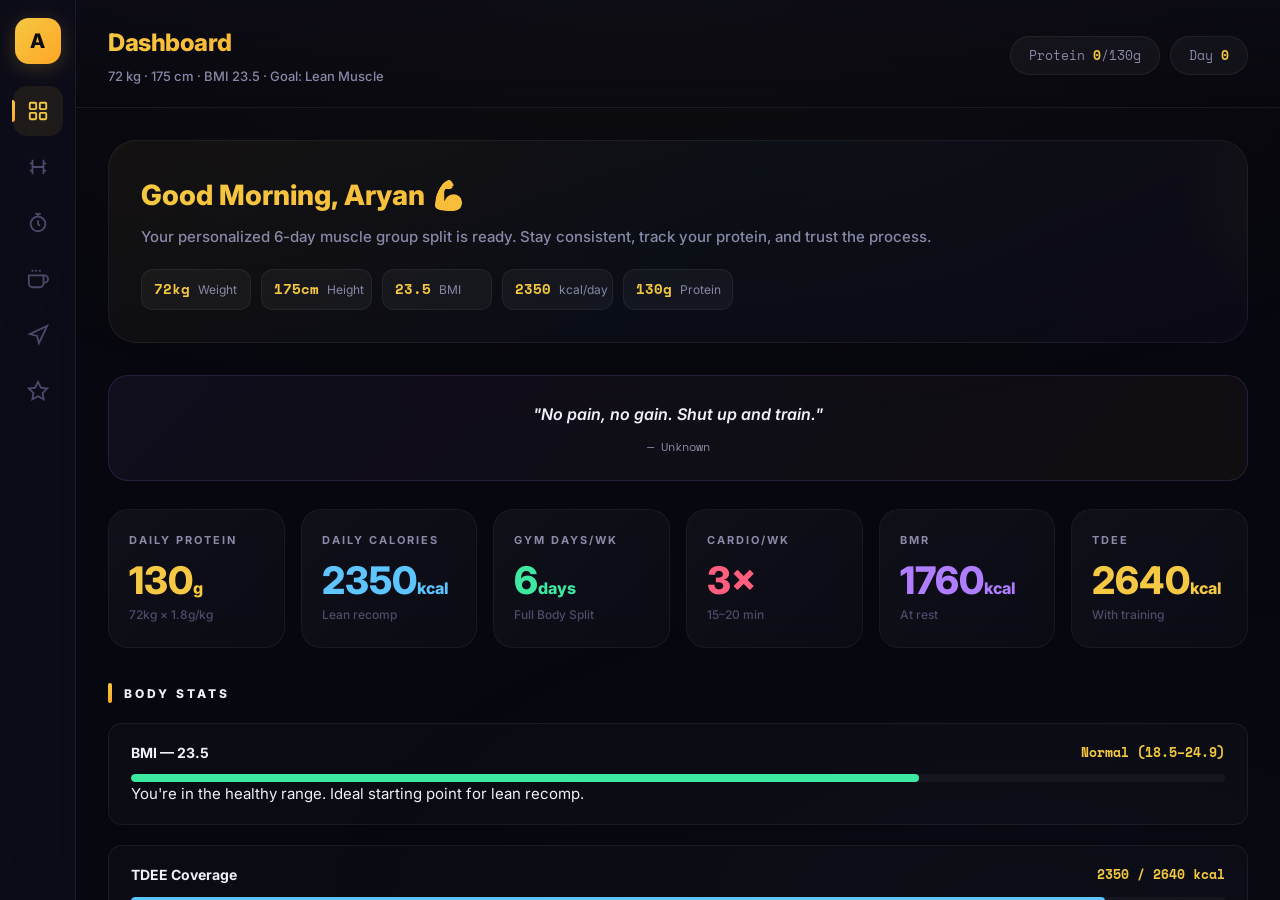
==== index.html @ deef0a2d "Resequence all exercises: compound→isolation, heavy→light, proper muscle order" ====
<!DOCTYPE html>
<html lang="en">
<head>
<meta charset="UTF-8">
<meta name="viewport" content="width=device-width, initial-scale=1.0, viewport-fit=cover">
<title>Aryan's Fitness App — Workout & Protein Tracker</title>
<meta name="description" content="Personal fitness tracker with workout plan, protein tracking, rest timer, and Indian diet guide.">
<meta name="theme-color" content="#07070f">
<meta name="apple-mobile-web-app-capable" content="yes">
<meta name="apple-mobile-web-app-status-bar-style" content="black-translucent">
<meta name="apple-mobile-web-app-title" content="Fitness">
<link rel="manifest" href="./manifest.json">
<link rel="icon" type="image/png" sizes="192x192" href="./icons/icon-192.png">
<link rel="apple-touch-icon" href="./icons/icon-192.png">
<link href="https://fonts.googleapis.com/css2?family=Inter:wght@400;500;600;700;800&family=Space+Mono:wght@400;700&display=swap" rel="stylesheet">
<link rel="stylesheet" href="./style.css">
</head>
<body>

<!-- SPLASH SCREEN -->
<div class="splash" id="splash">
  <div class="splash-logo">A</div>
  <div class="splash-text">Loading your workout...</div>
</div>

<!-- TOAST -->
<div class="toast" id="toast"></div>

<!-- INSTALL BANNER -->
<div class="install-banner" id="install-banner">
  <div class="install-banner-text">📲 Install this app for offline use</div>
  <button class="install-banner-btn" onclick="installPWA()">Install</button>
  <button class="install-banner-close" onclick="dismissInstall()">✕</button>
</div>

<div class="app">

<!-- ── SIDEBAR (Desktop) ── -->
<div class="sidebar">
  <div class="sb-logo">A</div>
  <button class="sb-btn active" onclick="nav('overview')" title="Overview">
    <svg viewBox="0 0 24 24" fill="none" stroke="currentColor" stroke-width="2"><rect x="3" y="3" width="7" height="7" rx="1"/><rect x="14" y="3" width="7" height="7" rx="1"/><rect x="3" y="14" width="7" height="7" rx="1"/><rect x="14" y="14" width="7" height="7" rx="1"/></svg>
  </button>
  <button class="sb-btn" onclick="nav('workout')" title="Workout">
    <svg viewBox="0 0 24 24" fill="none" stroke="currentColor" stroke-width="2"><path d="M6 4v16M18 4v16M6 12h12M3 8h3M18 8h3M3 16h3M18 16h3"/></svg>
  </button>
  <button class="sb-btn" onclick="nav('timer')" title="Rest Timer">
    <svg viewBox="0 0 24 24" fill="none" stroke="currentColor" stroke-width="2"><circle cx="12" cy="13" r="8"/><path d="M12 9v4l2 2"/><path d="M9 2h6"/><path d="M12 2v3"/></svg>
  </button>
  <button class="sb-btn" onclick="nav('diet')" title="Diet & Protein">
    <svg viewBox="0 0 24 24" fill="none" stroke="currentColor" stroke-width="2"><path d="M18 8h1a4 4 0 010 8h-1M2 8h16v9a4 4 0 01-4 4H6a4 4 0 01-4-4V8z"/><line x1="6" y1="2" x2="6" y2="4"/><line x1="10" y1="2" x2="10" y2="4"/><line x1="14" y1="2" x2="14" y2="4"/></svg>
  </button>
  <button class="sb-btn" onclick="nav('meals')" title="Meal Plan">
    <svg viewBox="0 0 24 24" fill="none" stroke="currentColor" stroke-width="2"><path d="M3 11l19-9-9 19-2-8-8-2z"/></svg>
  </button>
  <button class="sb-btn" onclick="nav('tips')" title="Recovery & Tips">
    <svg viewBox="0 0 24 24" fill="none" stroke="currentColor" stroke-width="2"><path d="M12 2l3.09 6.26L22 9.27l-5 4.87 1.18 6.88L12 17.77l-6.18 3.25L7 14.14 2 9.27l6.91-1.01L12 2z"/></svg>
  </button>
</div>

<!-- ── MAIN ── -->
<div class="main-area">

<!-- TOP BAR -->
<div class="top-bar">
  <div>
    <div class="top-title" id="page-title">Dashboard</div>
    <div class="top-sub" id="page-sub">72 kg · 175 cm · BMI 23.5 · Goal: Lean Muscle</div>
  </div>
  <div class="top-right">
    <div class="badge">Protein <span id="daily-protein-badge">0</span>/130g</div>
    <div class="badge">Day <span id="gym-day-count">4</span></div>
  </div>
</div>

<!-- ════════════ OVERVIEW PAGE ════════════ -->
<div class="page active" id="page-overview">

  <!-- Hero Banner -->
  <div class="hero-banner">
    <div class="hero-greeting" id="hero-greeting">Good Morning, Aryan 💪</div>
    <div class="hero-sub">Your personalized 6-day muscle group split is ready. Stay consistent, track your protein, and trust the process.</div>
    <div class="hero-stats">
      <div class="hero-stat"><span class="hero-stat-val">72kg</span><span class="hero-stat-label">Weight</span></div>
      <div class="hero-stat"><span class="hero-stat-val">175cm</span><span class="hero-stat-label">Height</span></div>
      <div class="hero-stat"><span class="hero-stat-val">23.5</span><span class="hero-stat-label">BMI</span></div>
      <div class="hero-stat"><span class="hero-stat-val">2350</span><span class="hero-stat-label">kcal/day</span></div>
      <div class="hero-stat"><span class="hero-stat-val">130g</span><span class="hero-stat-label">Protein</span></div>
    </div>
  </div>

  <!-- Motivational Quote -->
  <div class="quote-banner" id="quote-block"></div>

  <div class="stat-grid">
    <div class="stat-card"><div class="sc-label">Daily Protein</div><div class="sc-val sc-accent">130<span style="font-size:16px">g</span></div><div class="sc-sub">72kg × 1.8g/kg</div></div>
    <div class="stat-card"><div class="sc-label">Daily Calories</div><div class="sc-val sc-blue">2350<span style="font-size:16px">kcal</span></div><div class="sc-sub">Lean recomp</div></div>
    <div class="stat-card"><div class="sc-label">Gym Days/wk</div><div class="sc-val sc-green">6<span style="font-size:16px">days</span></div><div class="sc-sub">Full Body Split</div></div>
    <div class="stat-card"><div class="sc-label">Cardio/wk</div><div class="sc-val sc-red">3×</div><div class="sc-sub">15–20 min</div></div>
    <div class="stat-card"><div class="sc-label">BMR</div><div class="sc-val" style="color:var(--purple)">1760<span style="font-size:16px">kcal</span></div><div class="sc-sub">At rest</div></div>
    <div class="stat-card"><div class="sc-label">TDEE</div><div class="sc-val sc-accent">2640<span style="font-size:16px">kcal</span></div><div class="sc-sub">With training</div></div>
  </div>

  <div class="sh">Body Stats</div>
  <div class="prog-wrap"><div class="prog-top"><span class="prog-label">BMI — 23.5</span><span class="prog-val">Normal (18.5–24.9)</span></div><div class="prog-bar"><div class="prog-fill" style="width:72%;background:var(--green)"></div></div><div class="prog-note">You're in the healthy range. Ideal starting point for lean recomp.</div></div>
  <div class="prog-wrap"><div class="prog-top"><span class="prog-label">TDEE Coverage</span><span class="prog-val">2350 / 2640 kcal</span></div><div class="prog-bar"><div class="prog-fill" style="width:89%;background:var(--blue)"></div></div><div class="prog-note">~290 kcal deficit — gentle recomp without muscle loss.</div></div>
  <div class="prog-wrap"><div class="prog-top"><span class="prog-label">Protein Target</span><span class="prog-val">130g / day</span></div><div class="prog-bar"><div class="prog-fill" style="width:100%;background:var(--accent)"></div></div><div class="prog-note">Split across 5 meals. Hit this every day — non-negotiable for muscle.</div></div>

  <div class="sh">Body Weight Tracker</div>
  <div class="weight-tracker-card">
    <div class="weight-input-row">
      <input type="number" id="weight-input" class="weight-input-field" placeholder="Enter weight (kg)" step="0.1" min="30" max="200">
      <button class="weight-log-btn" onclick="logWeight()">📊 Log Weight</button>
    </div>
    <div id="weight-chart"></div>
  </div>

  <div class="sh">This Week</div>
  <div class="week-grid">
    <div class="wday active" onclick="goWorkout(0)"><div class="wday-name">MON</div><div class="wday-icon">🏋️</div><div class="wday-tag chest">Chest & Tri</div><div class="wday-check" id="wc0">○</div></div>
    <div class="wday" onclick="goWorkout(1)"><div class="wday-name">TUE</div><div class="wday-icon">💪</div><div class="wday-tag back">Back & Traps</div><div class="wday-check" id="wc1">○</div></div>
    <div class="wday" onclick="goWorkout(2)"><div class="wday-name">WED</div><div class="wday-icon">🦵</div><div class="wday-tag legs">Legs</div><div class="wday-check" id="wc2">○</div></div>
    <div class="wday" onclick="goWorkout(3)"><div class="wday-name">THU</div><div class="wday-icon">🎯</div><div class="wday-tag shoulders">Shoulder</div><div class="wday-check" id="wc3">○</div></div>
    <div class="wday" onclick="goWorkout(4)"><div class="wday-name">FRI</div><div class="wday-icon">⚡</div><div class="wday-tag power">Power</div><div class="wday-check" id="wc4">○</div></div>
    <div class="wday" onclick="goWorkout(5)"><div class="wday-name">SAT</div><div class="wday-icon">💥</div><div class="wday-tag arms">Arms</div><div class="wday-check" id="wc5">○</div></div>
    <div class="wday" onclick="goWorkout(6)"><div class="wday-name">SUN</div><div class="wday-icon">🛌</div><div class="wday-tag rest">Rest</div><div class="wday-check" id="wc6">○</div></div>
  </div>

  <div class="sh">Strategy</div>
  <div class="strat-grid">
    <div class="strat-card"><div class="strat-icon">🎯</div><div class="strat-title">Lean Recomp</div><div class="strat-text">Build muscle while reducing fat at a ~290 kcal deficit. Clean, steady progress. No crash diets.</div></div>
    <div class="strat-card"><div class="strat-icon">📐</div><div class="strat-title">Muscle Group Split</div><div class="strat-text">6 days training, 1 rest. Chest/Back/Legs/Shoulders/Power/Arms — every muscle trained with dedicated focus + explosive power day.</div></div>
    <div class="strat-card"><div class="strat-icon">📈</div><div class="strat-title">Progressive Overload</div><div class="strat-text">Add 2.5–5 kg or 1–2 reps every 2 weeks. This is the only way muscles keep growing.</div></div>
    <div class="strat-card"><div class="strat-icon">🌙</div><div class="strat-title">Sleep = Growth</div><div class="strat-text">Growth hormone peaks during deep sleep. 7–8 hrs is part of your training program.</div></div>
  </div>

  <div class="reset-row">
    <button class="reset-btn" onclick="resetDay()">↻ Reset Today</button>
    <button class="reset-btn" onclick="resetWeek()">↻ Reset Week</button>
  </div>
</div>

<!-- ════════════ WORKOUT PAGE ════════════ -->
<div class="page" id="page-workout">
  <div class="workout-stopwatch">
    <span style="font-size:11px;font-weight:700;letter-spacing:2px;text-transform:uppercase;color:var(--muted)">⏱ Workout Duration</span>
    <span class="sw-time" id="sw-display">00:00</span>
    <button class="sw-btn sw-start" id="sw-btn" onclick="toggleWorkoutStopwatch()">▶ Start</button>
    <button class="sw-btn sw-reset" onclick="resetWorkoutStopwatch()">↻</button>
  </div>
  <div class="day-tabs" id="day-tabs">
    <button class="day-tab active" onclick="selectDay(0)">Mon — Chest & Triceps</button>
    <button class="day-tab" onclick="selectDay(1)">Tue — Back & Traps</button>
    <button class="day-tab" onclick="selectDay(2)">Wed — Legs</button>
    <button class="day-tab" onclick="selectDay(3)">Thu — Shoulders & Abs</button>
    <button class="day-tab" onclick="selectDay(4)">Fri — Power & Conditioning</button>
    <button class="day-tab" onclick="selectDay(5)">Sat — Arms & Forearms</button>
    <button class="day-tab rest-day" onclick="selectDay(6)">Sun — Rest</button>
  </div>
  <div id="workout-content"></div>
</div>

<!-- ════════════ TIMER PAGE ════════════ -->
<div class="page" id="page-timer">
  <div class="sh">Rest Timer</div>
  <div class="timer-wrap">
    <div class="timer-label" id="timer-label">READY</div>
    <div class="timer-display" id="timer-disp">01:30</div>
    <div class="timer-controls">
      <button class="timer-btn timer-start" id="timer-main-btn" onclick="timerToggle()">Start</button>
      <button class="timer-btn timer-reset" onclick="timerReset()">Reset</button>
    </div>
    <div class="timer-presets">
      <button class="preset-btn sel" onclick="setPreset(45,'45s — Core')">45s</button>
      <button class="preset-btn" onclick="setPreset(60,'60s — Isolation')">60s</button>
      <button class="preset-btn" onclick="setPreset(90,'90s — Default')">90s</button>
      <button class="preset-btn" onclick="setPreset(120,'2m — Compound')">2m</button>
      <button class="preset-btn" onclick="setPreset(180,'3m — Heavy lift')">3m</button>
    </div>
  </div>

  <div class="sh">Rest Guide</div>
  <div class="stat-grid">
    <div class="stat-card"><div class="sc-label">Compound Lifts</div><div class="sc-val sc-accent" style="font-size:24px">90s</div><div class="sc-sub">Press, squat, deadlift, rows</div></div>
    <div class="stat-card"><div class="sc-label">Isolation Moves</div><div class="sc-val sc-blue" style="font-size:24px">60s</div><div class="sc-sub">Curls, raises, extensions</div></div>
    <div class="stat-card"><div class="sc-label">Core Exercises</div><div class="sc-val sc-green" style="font-size:24px">45s</div><div class="sc-sub">Planks, crunches, twists</div></div>
    <div class="stat-card"><div class="sc-label">Heavy Sets</div><div class="sc-val" style="color:var(--purple);font-size:24px">2–3m</div><div class="sc-sub">When weight is near max</div></div>
  </div>

  <div class="sh">Warm-Up Checklist</div>
  <div id="warmup-list"></div>
</div>

<!-- ════════════ DIET PAGE ════════════ -->
<div class="page" id="page-diet">
  <div class="sh">Daily Macros</div>
  <div class="hero-banner" style="margin-bottom:28px">
    <div class="diet-macros-wrap">
      <div style="position:relative;z-index:1;min-width:0">
        <div style="font-size:11px;font-weight:700;letter-spacing:2px;text-transform:uppercase;color:var(--muted);margin-bottom:8px">Daily Target</div>
        <div class="diet-protein-big">130<span style="font-size:16px;color:var(--muted)">g protein</span></div>
        <div style="font-size:12px;color:var(--dim);margin-top:10px">72 kg × 1.8 g/kg = 129.6 ≈ 130g</div>
      </div>
      <div class="diet-macro-rows">
        <div class="diet-macro-row"><span>Protein (130g)</span><span style="font-family:'Space Mono',monospace;color:var(--accent)">520 kcal</span></div>
        <div class="diet-macro-row"><span>Carbs (260g)</span><span style="font-family:'Space Mono',monospace;color:var(--blue)">1040 kcal</span></div>
        <div class="diet-macro-row"><span>Fats (88g)</span><span style="font-family:'Space Mono',monospace;color:var(--red)">792 kcal</span></div>
        <div class="diet-macro-row diet-macro-total"><span>Total</span><span style="font-family:'Space Mono',monospace;color:var(--accent)">2352 kcal</span></div>
      </div>
    </div>
  </div>

  <div class="sh">Best Indian Protein Sources</div>
  <div class="food-grid" id="food-grid"></div>

  <div class="sh">Protein Tracker (Today)</div>
  <div class="protein-tracker">
    <div style="display:flex;align-items:center;justify-content:space-between;margin-bottom:16px">
      <div style="font-size:13px;color:var(--muted)">Consumed today</div>
      <div style="font-family:'Space Mono',monospace;font-size:22px;font-weight:700;color:var(--green)" id="protein-count">0g / 130g</div>
    </div>
    <div class="prog-bar" style="height:10px;margin-bottom:18px"><div class="prog-fill" id="protein-bar" style="width:0%;background:var(--green)"></div></div>
    <div style="display:flex;gap:8px;flex-wrap:wrap" id="protein-btns"></div>
  </div>

  <div class="sh">Water Intake (Today)</div>
  <div class="water-tracker">
    <div style="display:flex;align-items:center;justify-content:space-between;margin-bottom:16px">
      <div style="font-size:13px;color:var(--muted)">💧 Glasses consumed</div>
      <div style="font-family:'Space Mono',monospace;font-size:22px;font-weight:700;color:var(--blue)" id="water-count">0 / 8 glasses</div>
    </div>
    <div class="prog-bar" style="height:10px;margin-bottom:18px"><div class="prog-fill" id="water-bar" style="width:0%;background:var(--blue)"></div></div>
    <div class="water-glasses-row" id="water-glasses"></div>
    <button class="water-add-btn" onclick="addWater()">+ Add Glass (250ml)</button>
  </div>
</div>

<!-- ════════════ MEALS PAGE ════════════ -->
<div class="page" id="page-meals">
  <div class="sh">Full Day Meal Plan — ~2350 kcal · 148g protein</div>
  <div id="meal-list"></div>
  <div class="protein-tally-card">
    <div class="protein-tally-title">Daily Protein Tally</div>
    <div class="protein-tally-chips">
      <div class="ptally-chip" style="color:var(--accent)">Post-Workout: 38g</div>
      <div class="ptally-chip" style="color:var(--blue)">Lunch: 45g</div>
      <div class="ptally-chip" style="color:var(--green)">Snack: 20g</div>
      <div class="ptally-chip" style="color:var(--purple)">Dinner: 35g</div>
      <div class="ptally-chip" style="color:var(--muted)">Night: 10g</div>
      <div class="ptally-chip ptally-total">Total: ~148g ✓</div>
    </div>
  </div>
</div>

<!-- ════════════ TIPS PAGE ════════════ -->
<div class="page" id="page-tips">
  <div class="sh">Recovery & Lifestyle</div>
  <div class="tip-grid" id="tip-grid"></div>
  <div class="sh">Optional Supplements</div>
  <div class="supp-grid" id="supp-grid"></div>
  <div class="disclaimer">
    <strong>Disclaimer:</strong> This is general fitness guidance for a healthy 23-year-old. Not a substitute for advice from a certified trainer, sports nutritionist, or medical professional. If you feel pain, dizziness, or unusual fatigue — stop and consult a doctor.
  </div>
</div>

</div><!-- end main-area -->
</div><!-- end app -->

<!-- ── MOBILE BOTTOM NAV ── -->
<nav class="bottom-nav">
  <div class="bottom-nav-inner">
    <button class="bn-btn active" onclick="nav('overview')">
      <svg viewBox="0 0 24 24" fill="none" stroke="currentColor" stroke-width="2"><rect x="3" y="3" width="7" height="7" rx="1"/><rect x="14" y="3" width="7" height="7" rx="1"/><rect x="3" y="14" width="7" height="7" rx="1"/><rect x="14" y="14" width="7" height="7" rx="1"/></svg>
      <span>Home</span>
    </button>
    <button class="bn-btn" onclick="nav('workout')">
      <svg viewBox="0 0 24 24" fill="none" stroke="currentColor" stroke-width="2"><path d="M6 4v16M18 4v16M6 12h12M3 8h3M18 8h3M3 16h3M18 16h3"/></svg>
      <span>Workout</span>
    </button>
    <button class="bn-btn" onclick="nav('timer')">
      <svg viewBox="0 0 24 24" fill="none" stroke="currentColor" stroke-width="2"><circle cx="12" cy="13" r="8"/><path d="M12 9v4l2 2"/><path d="M9 2h6"/><path d="M12 2v3"/></svg>
      <span>Timer</span>
    </button>
    <button class="bn-btn" onclick="nav('diet')">
      <svg viewBox="0 0 24 24" fill="none" stroke="currentColor" stroke-width="2"><path d="M18 8h1a4 4 0 010 8h-1M2 8h16v9a4 4 0 01-4 4H6a4 4 0 01-4-4V8z"/><line x1="6" y1="2" x2="6" y2="4"/><line x1="10" y1="2" x2="10" y2="4"/><line x1="14" y1="2" x2="14" y2="4"/></svg>
      <span>Diet</span>
    </button>
    <button class="bn-btn" onclick="nav('meals')">
      <svg viewBox="0 0 24 24" fill="none" stroke="currentColor" stroke-width="2"><path d="M3 11l19-9-9 19-2-8-8-2z"/></svg>
      <span>Meals</span>
    </button>
    <button class="bn-btn" onclick="nav('tips')">
      <svg viewBox="0 0 24 24" fill="none" stroke="currentColor" stroke-width="2"><path d="M12 2l3.09 6.26L22 9.27l-5 4.87 1.18 6.88L12 17.77l-6.18 3.25L7 14.14 2 9.27l6.91-1.01L12 2z"/></svg>
      <span>Tips</span>
    </button>
  </div>
</nav>

<script src="./data.js"></script>
<script src="./app.js"></script>
</body>
</html>
---- style.css ----
/* ══════════════════════════════════════════════════════════════════════════════
   ARYAN'S FITNESS APP — PREMIUM UI v2
   ══════════════════════════════════════════════════════════════════════════════ */

*{box-sizing:border-box;margin:0;padding:0}
:root{
  --bg:#07070f;--s1:#0e0e1a;--s2:#151528;--s3:#1e1e38;
  --border:rgba(255,255,255,.06);--border2:rgba(255,255,255,.12);
  --accent:#f5c842;--blue:#5cc4ff;--green:#3de8a0;--red:#ff5c7c;--purple:#b07cff;--orange:#ff8c42;
  --text:#f0f0fb;--muted:#8888a8;--dim:#4a4a6a;
  --r:14px;--r2:20px;--r3:28px;
  --glass:rgba(14,14,26,.65);
  --glow-accent:0 0 40px rgba(245,200,66,.12);
  --glow-green:0 0 30px rgba(61,232,160,.1);
  --gradient-accent:linear-gradient(135deg,#f5c842,#ffa726);
  --gradient-green:linear-gradient(135deg,#3de8a0,#26c6da);
  --gradient-blue:linear-gradient(135deg,#5cc4ff,#7c6cff);
  --gradient-purple:linear-gradient(135deg,#b07cff,#5cc4ff);
  --shadow-lg:0 20px 60px rgba(0,0,0,.5),0 4px 16px rgba(0,0,0,.3);
  --shadow-md:0 8px 32px rgba(0,0,0,.4);
  --tr:.25s cubic-bezier(.4,0,.2,1);
}
html{padding:env(safe-area-inset-top) env(safe-area-inset-right) 0 env(safe-area-inset-left);overflow-x:hidden}
body{background:var(--bg);color:var(--text);font-family:'Inter',system-ui,sans-serif;font-size:15px;line-height:1.6;min-height:100vh;overflow-x:hidden;-webkit-font-smoothing:antialiased;overscroll-behavior-y:contain}
body::before{content:'';position:fixed;inset:0;background:radial-gradient(ellipse 80% 50% at 50% 0%,rgba(245,200,66,.03),transparent),radial-gradient(ellipse 60% 40% at 80% 100%,rgba(92,196,255,.02),transparent);pointer-events:none;z-index:0}
button{cursor:pointer;border:none;font-family:inherit}

/* ── SPLASH ── */
.splash{position:fixed;inset:0;z-index:9999;background:var(--bg);display:flex;flex-direction:column;align-items:center;justify-content:center;transition:opacity .6s,visibility .6s;padding:env(safe-area-inset-top) env(safe-area-inset-right) env(safe-area-inset-bottom) env(safe-area-inset-left)}
.splash.hidden{opacity:0;visibility:hidden;pointer-events:none}
.splash-logo{width:90px;height:90px;background:var(--gradient-accent);border-radius:24px;display:flex;align-items:center;justify-content:center;font-weight:800;font-size:40px;color:#0c0c14;animation:splashPulse 1.2s ease-in-out infinite;box-shadow:0 0 60px rgba(245,200,66,.25)}
.splash-text{margin-top:20px;font-size:13px;color:var(--muted);letter-spacing:3px;text-transform:uppercase;font-weight:600}
@keyframes splashPulse{0%,100%{transform:scale(1)}50%{transform:scale(1.06)}}

/* ── TOAST ── */
.toast{position:fixed;bottom:100px;left:50%;transform:translateX(-50%) translateY(20px);background:rgba(20,20,40,.92);backdrop-filter:blur(20px);border:1px solid var(--border2);border-radius:16px;padding:12px 24px;font-size:13px;font-weight:600;color:var(--green);z-index:9000;opacity:0;transition:all .35s;pointer-events:none;white-space:nowrap;box-shadow:var(--shadow-md)}
.toast.show{opacity:1;transform:translateX(-50%) translateY(0)}

/* ── INSTALL BANNER ── */
.install-banner{display:none;position:fixed;bottom:72px;left:50%;transform:translateX(-50%);background:rgba(14,14,26,.95);backdrop-filter:blur(20px);border:1px solid rgba(245,200,66,.3);border-radius:20px;padding:14px 22px;z-index:8000;align-items:center;gap:14px;box-shadow:var(--glow-accent),var(--shadow-lg);max-width:360px;width:90%}
.install-banner.show{display:flex}
.install-banner-text{font-size:13px;font-weight:600;flex:1}
.install-banner-btn{padding:10px 20px;border-radius:12px;font-size:12px;font-weight:700;background:var(--gradient-accent);color:#0c0c14}
.install-banner-close{padding:6px;background:none;color:var(--muted);font-size:16px}

/* ── APP SHELL ── */
.app{display:flex;height:100vh;overflow:hidden;position:relative;z-index:1}
.sidebar{width:76px;background:rgba(14,14,26,.85);backdrop-filter:blur(20px);border-right:1px solid var(--border);display:flex;flex-direction:column;align-items:center;padding:18px 0;padding-top:max(18px,env(safe-area-inset-top,18px));gap:6px;flex-shrink:0}
.main-area{flex:1;overflow-y:auto;overflow-x:hidden;display:flex;flex-direction:column;scroll-behavior:smooth;-webkit-overflow-scrolling:touch}

/* ── SIDEBAR ── */
.sb-logo{width:46px;height:46px;background:var(--gradient-accent);border-radius:14px;display:flex;align-items:center;justify-content:center;font-weight:800;font-size:20px;color:#0c0c14;margin-bottom:16px;box-shadow:0 4px 20px rgba(245,200,66,.2)}
.sb-btn{width:50px;height:50px;background:none;border-radius:14px;display:flex;align-items:center;justify-content:center;color:var(--dim);transition:all var(--tr);position:relative}
.sb-btn:hover{background:rgba(255,255,255,.04);color:var(--muted)}
.sb-btn.active{background:rgba(245,200,66,.08);color:var(--accent)}
.sb-btn.active::before{content:'';position:absolute;left:-1px;top:50%;transform:translateY(-50%);width:3px;height:22px;background:var(--gradient-accent);border-radius:0 3px 3px 0}
.sb-btn svg{width:22px;height:22px}
.sb-btn[title]:hover::after{content:attr(title);position:absolute;left:62px;top:50%;transform:translateY(-50%);background:rgba(20,20,40,.95);border:1px solid var(--border2);padding:6px 14px;border-radius:10px;font-size:12px;font-weight:600;color:var(--text);white-space:nowrap;z-index:100;pointer-events:none}

/* ── HEADER ── */
.top-bar{padding:24px 32px 20px;padding-top:max(24px,env(safe-area-inset-top,24px));display:flex;align-items:center;justify-content:space-between;border-bottom:1px solid var(--border);flex-shrink:0;background:linear-gradient(180deg,rgba(14,14,26,.5),transparent)}
.top-title{font-size:24px;font-weight:800;letter-spacing:-.5px;background:var(--gradient-accent);-webkit-background-clip:text;-webkit-text-fill-color:transparent;background-clip:text}
.top-sub{font-size:13px;color:var(--muted);margin-top:4px;font-weight:500}
.top-right{display:flex;align-items:center;gap:10px}
.badge{background:rgba(255,255,255,.04);border:1px solid var(--border);border-radius:24px;padding:8px 18px;font-size:13px;font-family:'Space Mono',monospace;color:var(--muted)}
.badge span{color:var(--accent);font-weight:700}

/* ── PAGES ── */
.page{display:none;padding:32px;flex:1;animation:fadeIn .45s cubic-bezier(.4,0,.2,1);overflow-x:hidden;max-width:100%;word-wrap:break-word}
.page.active{display:block}
@keyframes fadeIn{from{opacity:0;transform:translateY(16px)}to{opacity:1;transform:translateY(0)}}

/* ── SECTION HEADERS ── */
.sh{font-size:12px;font-weight:800;letter-spacing:3px;text-transform:uppercase;color:var(--text);margin-bottom:20px;margin-top:36px;position:relative;padding-left:16px}
.sh::before{content:'';position:absolute;left:0;top:50%;transform:translateY(-50%);width:4px;height:20px;background:var(--gradient-accent);border-radius:2px}
.sh:first-child{margin-top:0}

/* ── HERO BANNER ── */
.hero-banner{background:linear-gradient(135deg,rgba(245,200,66,.05),rgba(92,196,255,.03),rgba(176,124,255,.03));border:1px solid var(--border);border-radius:var(--r3);padding:32px;margin-bottom:32px;position:relative;overflow:hidden}
.hero-banner::before{content:'';position:absolute;top:-50%;right:-20%;width:300px;height:300px;background:radial-gradient(circle,rgba(245,200,66,.06),transparent 70%);pointer-events:none}
.hero-greeting{font-size:28px;font-weight:800;margin-bottom:6px;background:var(--gradient-accent);-webkit-background-clip:text;-webkit-text-fill-color:transparent;background-clip:text;position:relative;z-index:1}
.hero-sub{font-size:15px;color:var(--muted);font-weight:500;position:relative;z-index:1;line-height:1.7}
.hero-stats{display:grid;grid-template-columns:repeat(auto-fill,minmax(110px,1fr));gap:10px;margin-top:20px;position:relative;z-index:1}
.hero-stat{display:flex;align-items:center;gap:8px;background:rgba(255,255,255,.04);border:1px solid var(--border);border-radius:12px;padding:8px 12px;min-width:0}
.hero-stat-val{font-family:'Space Mono',monospace;font-size:14px;font-weight:700;color:var(--accent)}
.hero-stat-label{font-size:12px;color:var(--muted)}

/* ── STAT GRID ── */
.stat-grid{display:grid;grid-template-columns:repeat(auto-fill,minmax(160px,1fr));gap:16px;margin-bottom:32px}
.stat-card{background:var(--glass);backdrop-filter:blur(16px);border:1px solid var(--border);border-radius:var(--r2);padding:22px 20px;transition:all var(--tr);position:relative;overflow:hidden}
.stat-card::before{content:'';position:absolute;inset:0;background:linear-gradient(135deg,rgba(255,255,255,.02),transparent);pointer-events:none}
.stat-card:hover{transform:translateY(-4px);border-color:var(--border2);box-shadow:var(--shadow-lg)}
.sc-label{font-size:11px;font-weight:700;letter-spacing:2px;text-transform:uppercase;color:var(--muted);margin-bottom:12px}
.sc-val{font-size:38px;font-weight:800;line-height:1;margin-bottom:6px}
.sc-sub{font-size:12px;color:var(--dim);font-weight:500}
.sc-accent{color:var(--accent)}.sc-blue{color:var(--blue)}.sc-green{color:var(--green)}.sc-red{color:var(--red)}

/* ── DAY SELECTOR ── */
.day-tabs{display:flex;gap:8px;margin-bottom:24px;overflow-x:auto;padding-bottom:6px;-webkit-overflow-scrolling:touch}
.day-tabs::-webkit-scrollbar{height:0}
.day-tab{padding:10px 20px;border-radius:24px;font-size:13px;font-weight:600;background:rgba(255,255,255,.03);color:var(--muted);border:1px solid var(--border);white-space:nowrap;transition:all var(--tr)}
.day-tab:hover{border-color:var(--border2);color:var(--text)}
.day-tab.active{background:var(--gradient-accent);color:#0c0c14;border-color:transparent;box-shadow:0 4px 20px rgba(245,200,66,.2)}
.day-tab.rest-day{background:rgba(255,255,255,.02)}
.day-tab.done{border-color:var(--green);color:var(--green)}

/* ── EXERCISE CARDS ── */
.ex-wrap{display:flex;flex-direction:column;gap:16px}
.ex-card{background:var(--s1);border:1px solid var(--border);border-radius:var(--r2);overflow:hidden;transition:all var(--tr)}
.ex-card:hover{border-color:var(--border2);transform:translateY(-2px);box-shadow:var(--shadow-md)}
.ex-card.expanded{border-color:rgba(245,200,66,.25);box-shadow:var(--glow-accent);transform:none}
.ex-top{display:grid;grid-template-columns:160px 1fr auto;cursor:pointer}
.ex-svg-wrap{background:var(--s2);border-right:1px solid var(--border);display:flex;align-items:center;justify-content:center;padding:0;min-height:120px;overflow:hidden;position:relative}
.ex-svg-wrap::after{content:'';position:absolute;inset:0;background:linear-gradient(135deg,transparent 60%,rgba(0,0,0,.3));pointer-events:none}
.ex-svg-wrap svg{width:120px;height:88px;padding:12px}
.ex-svg-wrap img{width:100%;height:100%;object-fit:cover;min-height:120px;transition:transform .5s ease}
.ex-card:hover .ex-svg-wrap img{transform:scale(1.05)}
.ex-info{padding:16px 18px;display:flex;flex-direction:column;justify-content:center}
.ex-num{font-size:10px;font-family:'Space Mono',monospace;color:var(--dim);margin-bottom:6px;font-weight:600;letter-spacing:1px;text-transform:uppercase}
.ex-name{font-size:17px;font-weight:800;margin-bottom:6px;line-height:1.3}
.ex-sets{font-size:14px;font-family:'Space Mono',monospace;color:var(--accent);margin-bottom:8px;font-weight:700}
.ex-muscles{font-size:13px;color:var(--blue);font-weight:500;display:flex;align-items:center;gap:6px}
.ex-muscles::before{content:'';width:6px;height:6px;border-radius:50%;background:var(--blue);flex-shrink:0}
.ex-toggle{padding:14px 18px;display:flex;align-items:center;color:var(--dim);font-size:18px;transition:transform .3s}
.ex-toggle.open{transform:rotate(180deg);color:var(--accent)}
.ex-detail{border-top:1px solid var(--border);display:none}
.ex-detail.open{display:grid;grid-template-columns:1fr 1fr;animation:fadeIn .35s ease}
.ex-cues{padding:20px;border-right:1px solid var(--border)}
.ex-cues-title{font-size:11px;font-weight:800;letter-spacing:2px;text-transform:uppercase;color:var(--green);margin-bottom:14px}
.cue-item{display:flex;align-items:flex-start;gap:12px;margin-bottom:12px;font-size:14px;line-height:1.6;font-weight:500}
.cue-dot{width:6px;height:6px;border-radius:50%;background:var(--green);flex-shrink:0;margin-top:8px;box-shadow:0 0 8px rgba(61,232,160,.4)}
.ex-mistakes{padding:20px}
.ex-mistakes-title{font-size:11px;font-weight:800;letter-spacing:2px;text-transform:uppercase;color:var(--red);margin-bottom:14px}
.mistake-item{display:flex;align-items:flex-start;gap:12px;margin-bottom:12px;font-size:14px;line-height:1.6;font-weight:500}
.mistake-dot{width:6px;height:6px;border-radius:50%;background:var(--red);flex-shrink:0;margin-top:8px;box-shadow:0 0 8px rgba(255,92,124,.4)}
.ex-set-tracker{padding:20px;border-top:1px solid var(--border);grid-column:1/-1}
.set-tracker-title{font-size:11px;font-weight:700;letter-spacing:2px;text-transform:uppercase;color:var(--muted);margin-bottom:14px}
.sets-row{display:flex;gap:10px;flex-wrap:wrap}
.set-btn{width:54px;height:54px;border-radius:14px;font-size:14px;font-weight:700;background:rgba(255,255,255,.03);border:1px solid var(--border);color:var(--muted);transition:all var(--tr);display:flex;flex-direction:column;align-items:center;justify-content:center;gap:2px}
.set-btn:hover{border-color:var(--border2);background:rgba(255,255,255,.06);transform:scale(1.05)}
.set-btn.done{background:rgba(61,232,160,.12);border-color:rgba(61,232,160,.3);color:var(--green);animation:popIn .35s ease;box-shadow:0 0 16px rgba(61,232,160,.1)}
.set-btn-label{font-size:9px;font-weight:600;letter-spacing:.5px;opacity:.6}
@keyframes popIn{0%{transform:scale(.85)}50%{transform:scale(1.12)}100%{transform:scale(1)}}

/* ── TIMER ── */
.timer-wrap{background:linear-gradient(135deg,rgba(14,14,26,.8),rgba(30,30,56,.4));border:1px solid var(--border);border-radius:var(--r3);padding:40px;margin-bottom:24px;text-align:center;position:relative;overflow:hidden}
.timer-wrap::before{content:'';position:absolute;top:-50%;left:50%;transform:translateX(-50%);width:300px;height:300px;background:radial-gradient(circle,rgba(245,200,66,.04),transparent 70%);pointer-events:none}
.timer-display{font-size:80px;font-weight:800;font-family:'Space Mono',monospace;color:var(--accent);line-height:1;letter-spacing:-3px;margin-bottom:24px;transition:color .3s;text-shadow:0 0 40px rgba(245,200,66,.15);position:relative;z-index:1}
.timer-display.pulse{animation:timerPulse 1s ease-in-out infinite}
@keyframes timerPulse{0%,100%{opacity:1}50%{opacity:.4}}
.timer-display.shake{animation:timerShake .5s ease}
@keyframes timerShake{0%,100%{transform:translateX(0)}25%{transform:translateX(-10px)}75%{transform:translateX(10px)}}
.timer-controls{display:flex;gap:12px;justify-content:center;position:relative;z-index:1}
.timer-btn{padding:14px 36px;border-radius:50px;font-size:14px;font-weight:700;transition:all var(--tr)}
.timer-btn:active{transform:scale(.95)}
.timer-start{background:var(--gradient-green);color:#0a0a12;box-shadow:0 4px 20px rgba(61,232,160,.2)}
.timer-pause{background:var(--gradient-accent);color:#0a0a12;box-shadow:0 4px 20px rgba(245,200,66,.2)}
.timer-reset{background:rgba(255,255,255,.04);border:1px solid var(--border);color:var(--muted)}
.timer-presets{display:flex;gap:8px;justify-content:center;margin-top:18px;position:relative;z-index:1}
.preset-btn{padding:8px 18px;border-radius:24px;font-size:12px;font-weight:600;background:rgba(255,255,255,.03);border:1px solid var(--border);color:var(--muted);transition:all var(--tr)}
.preset-btn:hover,.preset-btn.sel{background:rgba(245,200,66,.08);border-color:rgba(245,200,66,.25);color:var(--accent)}
.timer-label{font-size:12px;color:var(--muted);margin-bottom:16px;font-family:'Space Mono',monospace;letter-spacing:2px;font-weight:600;position:relative;z-index:1}

/* ── PROGRESS BAR ── */
.prog-wrap{margin-bottom:20px;padding:18px 22px;background:rgba(255,255,255,.02);border:1px solid var(--border);border-radius:var(--r);transition:all var(--tr)}
.prog-wrap:hover{border-color:var(--border2)}
.prog-top{display:flex;justify-content:space-between;margin-bottom:10px;gap:8px;flex-wrap:wrap}
.prog-label{font-size:14px;font-weight:700;min-width:0}
.prog-val{font-size:13px;font-family:'Space Mono',monospace;color:var(--accent);font-weight:700;white-space:nowrap}
.prog-bar{height:8px;background:rgba(255,255,255,.04);border-radius:10px;overflow:hidden}
.prog-fill{height:100%;border-radius:10px;transition:width 1.2s cubic-bezier(.4,0,.2,1)}

/* ── CARDIO BLOCK ── */
.cardio-block{background:linear-gradient(135deg,rgba(61,232,160,.05),rgba(92,196,255,.03));border:1px solid rgba(61,232,160,.15);border-radius:var(--r2);padding:18px 22px;display:flex;align-items:center;justify-content:space-between;margin-top:20px;transition:all var(--tr)}
.cardio-block:hover{border-color:rgba(61,232,160,.25);transform:translateY(-2px)}
.cb-left-label{font-size:11px;font-weight:700;letter-spacing:1.5px;text-transform:uppercase;color:var(--green)}
.cb-detail{font-size:13px;color:var(--muted);margin-top:4px}
.cb-icon{font-size:28px}

/* ── FOOD CARDS ── */
.food-grid{display:grid;grid-template-columns:repeat(auto-fill,minmax(220px,1fr));gap:16px;margin-bottom:28px}
.food-card{background:var(--s1);border:1px solid var(--border);border-radius:var(--r2);padding:20px;transition:all var(--tr);position:relative;overflow:hidden}
.food-card::before{content:'';position:absolute;top:0;left:0;right:0;height:3px;background:var(--gradient-accent);opacity:0;transition:opacity var(--tr)}
.food-card:hover{transform:translateY(-4px);border-color:var(--border2);box-shadow:var(--shadow-lg)}
.food-card:hover::before{opacity:1}
.food-icon{font-size:36px;margin-bottom:12px}
.food-name{font-size:16px;font-weight:700;margin-bottom:6px}
.food-protein{font-family:'Space Mono',monospace;font-size:14px;color:var(--accent);margin-bottom:10px;font-weight:700}
.food-tags{display:flex;gap:6px;flex-wrap:wrap;margin-bottom:10px}
.ftag{font-size:11px;font-weight:700;padding:4px 10px;border-radius:8px}
.ftag-p{background:rgba(245,200,66,.1);color:var(--accent)}
.ftag-c{background:rgba(92,196,255,.08);color:var(--blue)}
.ftag-f{background:rgba(255,92,124,.08);color:var(--red)}
.food-tip{font-size:13px;color:var(--muted);line-height:1.7}

/* ── MEALS ── */
.meal-item{background:var(--s1);border:1px solid var(--border);border-radius:var(--r2);padding:20px 22px;margin-bottom:14px;display:grid;grid-template-columns:90px 1fr 90px;gap:18px;align-items:start;transition:all var(--tr);position:relative}
.meal-item::before{content:'';position:absolute;left:0;top:0;bottom:0;width:3px;border-radius:var(--r2) 0 0 var(--r2);background:var(--gradient-accent);opacity:0;transition:opacity var(--tr)}
.meal-item:hover{border-color:var(--border2);transform:translateY(-3px);box-shadow:var(--shadow-md)}
.meal-item:hover::before{opacity:1}
.meal-time{font-family:'Space Mono',monospace;font-size:12px;color:var(--accent);padding-top:3px;line-height:1.6;font-weight:700}
.meal-name{font-size:16px;font-weight:700;margin-bottom:8px}
.meal-desc{font-size:14px;color:var(--muted);line-height:1.8}
.meal-kcal{font-size:26px;font-weight:800;color:var(--green);text-align:right;font-family:'Space Mono',monospace}
.meal-kcal-label{font-size:10px;color:var(--dim);text-align:right;letter-spacing:.5px;text-transform:uppercase;font-weight:600;margin-top:4px}

/* ── STRATEGY CARDS ── */
.strat-grid{display:grid;grid-template-columns:repeat(auto-fill,minmax(240px,1fr));gap:16px}
.strat-card{background:var(--s1);border:1px solid var(--border);border-radius:var(--r2);padding:24px;transition:all var(--tr);position:relative;overflow:hidden}
.strat-card::before{content:'';position:absolute;top:0;left:0;right:0;height:2px;opacity:0;transition:opacity var(--tr)}
.strat-card:nth-child(1)::before{background:var(--gradient-accent)}
.strat-card:nth-child(2)::before{background:var(--gradient-blue)}
.strat-card:nth-child(3)::before{background:var(--gradient-green)}
.strat-card:nth-child(4)::before{background:var(--gradient-purple)}
.strat-card:hover{transform:translateY(-4px);border-color:var(--border2);box-shadow:var(--shadow-lg)}
.strat-card:hover::before{opacity:1}
.strat-icon{font-size:32px;margin-bottom:14px}
.strat-title{font-size:16px;font-weight:700;margin-bottom:10px}
.strat-text{font-size:14px;color:var(--muted);line-height:1.8}

.rest-panel{background:linear-gradient(135deg,rgba(176,124,255,.06),rgba(92,196,255,.04));border:1px dashed rgba(176,124,255,.2);border-radius:var(--r3);padding:48px;text-align:center}
.rest-emoji{font-size:64px;margin-bottom:16px}
.rest-title{font-size:26px;font-weight:800;margin-bottom:12px;background:var(--gradient-purple);-webkit-background-clip:text;-webkit-text-fill-color:transparent;background-clip:text}
.rest-text{font-size:15px;color:var(--muted);line-height:1.8;max-width:500px;margin:0 auto}

/* ── TIPS ── */
.tip-grid{display:grid;grid-template-columns:repeat(auto-fill,minmax(260px,1fr));gap:16px}
.tip-card{background:var(--s1);border:1px solid var(--border);border-radius:var(--r2);padding:24px;transition:all var(--tr);position:relative;overflow:hidden}
.tip-card::before{content:'';position:absolute;bottom:0;left:0;right:0;height:2px;background:var(--gradient-green);opacity:0;transition:opacity var(--tr)}
.tip-card:hover{transform:translateY(-4px);border-color:var(--border2);box-shadow:var(--shadow-lg)}
.tip-card:hover::before{opacity:1}
.tip-icon{font-size:32px;margin-bottom:14px}
.tip-title{font-size:16px;font-weight:700;margin-bottom:10px}
.tip-text{font-size:14px;color:var(--muted);line-height:1.8}

.supp-grid{display:grid;grid-template-columns:repeat(auto-fill,minmax(200px,1fr));gap:14px}
.supp-card{background:var(--s1);border:1px solid var(--border);border-radius:var(--r);padding:20px;transition:all var(--tr)}
.supp-card:hover{transform:translateY(-3px);border-color:var(--border2);box-shadow:var(--shadow-md)}
.supp-name{font-size:15px;font-weight:700;margin-bottom:6px}
.supp-dose{font-family:'Space Mono',monospace;font-size:13px;color:var(--accent);margin-bottom:10px;font-weight:700}
.supp-info{font-size:13px;color:var(--muted);line-height:1.7}

/* ── WEEKLY VIEW ── */
.week-grid{display:grid;grid-template-columns:repeat(7,1fr);gap:12px;margin-bottom:28px}
.wday{background:rgba(255,255,255,.02);border:1px solid var(--border);border-radius:var(--r);padding:16px 6px;text-align:center;cursor:pointer;transition:all var(--tr);display:flex;flex-direction:column;align-items:center;gap:4px;min-width:0}
.wday:hover{border-color:var(--border2);transform:translateY(-3px);box-shadow:var(--shadow-md)}
.wday.active{border-color:rgba(245,200,66,.25);background:rgba(245,200,66,.06);box-shadow:var(--glow-accent)}
.wday.done{border-color:rgba(61,232,160,.25);background:rgba(61,232,160,.05);box-shadow:var(--glow-green)}
.wday-name{font-size:11px;font-weight:800;letter-spacing:2px;text-transform:uppercase;color:var(--dim)}
.wday-icon{font-size:20px;margin:4px 0}
.wday-tag{font-size:10px;font-weight:700;padding:4px 8px;border-radius:8px;display:inline-block;white-space:nowrap;max-width:100%;overflow:hidden;text-overflow:ellipsis}
.wday-tag.chest{background:rgba(255,92,124,.1);color:var(--red)}
.wday-tag.back{background:rgba(92,196,255,.08);color:var(--blue)}
.wday-tag.legs{background:rgba(245,200,66,.1);color:var(--accent)}
.wday-tag.shoulders{background:rgba(176,124,255,.08);color:var(--purple)}
.wday-tag.arms{background:rgba(255,140,66,.1);color:var(--orange)}
.wday-tag.power{background:rgba(61,232,160,.1);color:var(--green)}
.wday-tag.rest{background:rgba(136,136,168,.06);color:var(--muted)}
.wday-check{font-size:18px;margin-top:4px}
.wday.done .wday-check{color:var(--green)}

/* ── DAILY ABS ── */
.daily-abs-block{background:linear-gradient(135deg,rgba(176,124,255,.05),rgba(245,200,66,.03));border:1px solid rgba(176,124,255,.15);border-radius:var(--r2);padding:24px;margin-top:24px}
.daily-abs-header{display:flex;align-items:center;gap:12px;margin-bottom:16px}
.daily-abs-title{font-size:15px;font-weight:800;color:var(--purple)}
.daily-abs-tag{font-size:10px;font-weight:700;padding:4px 12px;border-radius:20px;background:rgba(176,124,255,.1);color:var(--purple);letter-spacing:1.5px;text-transform:uppercase}
.daily-abs-exercises{display:grid;grid-template-columns:repeat(auto-fill,minmax(170px,1fr));gap:12px}
.daily-abs-item{background:rgba(255,255,255,.03);border:1px solid var(--border);border-radius:var(--r);padding:14px 16px;transition:all var(--tr)}
.daily-abs-item:hover{border-color:rgba(176,124,255,.25);transform:translateY(-2px)}
.daily-abs-name{font-size:14px;font-weight:700;margin-bottom:4px}
.daily-abs-reps{font-size:12px;color:var(--accent);font-family:'Space Mono',monospace;font-weight:600}

/* ── RESET BUTTONS ── */
.reset-row{display:flex;gap:10px;margin-top:20px;flex-wrap:wrap}
.reset-btn{padding:10px 20px;border-radius:12px;font-size:11px;font-weight:700;background:rgba(255,255,255,.03);border:1px solid var(--border);color:var(--muted);transition:all var(--tr);letter-spacing:1px;text-transform:uppercase}
.reset-btn:hover{border-color:rgba(255,92,124,.3);color:var(--red);background:rgba(255,92,124,.05)}

/* ── PROTEIN TRACKER ── */
.protein-tracker{background:linear-gradient(135deg,rgba(61,232,160,.04),rgba(92,196,255,.03));border:1px solid var(--border);border-radius:var(--r3);padding:28px;margin-bottom:24px}
.protein-food-btn{padding:10px 16px;border-radius:12px;font-size:12px;font-weight:600;background:rgba(255,255,255,.03);border:1px solid var(--border);color:var(--muted);transition:all var(--tr);text-align:left;line-height:1.4}
.protein-food-btn:hover{border-color:rgba(245,200,66,.25);color:var(--text);background:rgba(245,200,66,.06);transform:translateY(-2px)}
.protein-food-btn .pf-grams{font-family:'Space Mono',monospace;color:var(--accent);font-size:11px;font-weight:700;display:block;margin-top:2px}

/* ── MOBILE NAV ── */
.bottom-nav{display:none;position:fixed;bottom:0;left:0;right:0;background:rgba(14,14,26,.92);backdrop-filter:blur(20px);-webkit-backdrop-filter:blur(20px);border-top:1px solid var(--border);z-index:5000;padding:8px env(safe-area-inset-right,0) calc(8px + env(safe-area-inset-bottom,0)) env(safe-area-inset-left,0)}
.bottom-nav-inner{display:flex;justify-content:space-around;align-items:center;max-width:480px;margin:0 auto}
.bn-btn{display:flex;flex-direction:column;align-items:center;gap:4px;padding:8px 10px;background:none;color:var(--dim);transition:all var(--tr);min-width:52px;position:relative;border-radius:12px}
.bn-btn svg{width:20px;height:20px}
.bn-btn span{font-size:9px;font-weight:600;letter-spacing:.5px}
.bn-btn.active{color:var(--accent)}
.bn-btn.active::after{content:'';position:absolute;top:-6px;left:50%;transform:translateX(-50%);width:22px;height:3px;background:var(--gradient-accent);border-radius:0 0 3px 3px}
.bn-btn:active{transform:scale(.92)}

/* ── SCROLLBAR ── */
::-webkit-scrollbar{width:5px;height:5px}
::-webkit-scrollbar-track{background:transparent}
::-webkit-scrollbar-thumb{background:rgba(255,255,255,.06);border-radius:3px}

/* ── WARMUP ── */
.warmup-item{display:flex;align-items:center;gap:14px;padding:14px 18px;background:rgba(255,255,255,.02);border:1px solid var(--border);border-radius:var(--r);margin-bottom:8px;cursor:pointer;transition:all var(--tr)}
.warmup-item:hover{border-color:var(--border2);background:rgba(255,255,255,.04)}
.warmup-item.done{border-color:rgba(61,232,160,.2);background:rgba(61,232,160,.04)}
.wm-dot{width:22px;height:22px;border-radius:50%;border:2px solid var(--border);display:flex;align-items:center;justify-content:center;font-size:12px;flex-shrink:0;transition:all var(--tr)}
.warmup-item.done .wm-dot{background:var(--green);border-color:var(--green);color:#0c0c14}

/* ── DISCLAIMER ── */
.disclaimer{background:rgba(255,92,124,.04);border:1px solid rgba(255,92,124,.12);border-radius:var(--r2);padding:18px 22px;margin-top:24px;font-size:12px;color:var(--muted);line-height:1.8}
.disclaimer strong{color:var(--red)}

/* ── QUOTE BANNER ── */
.quote-banner{background:linear-gradient(135deg,rgba(176,124,255,.06),rgba(245,200,66,.04));border:1px solid rgba(176,124,255,.15);border-radius:var(--r2);padding:24px 28px;margin-bottom:28px;text-align:center}
.quote-text{font-size:16px;font-weight:600;font-style:italic;color:var(--text);line-height:1.8;margin-bottom:8px}
.quote-author{font-size:12px;color:var(--muted);font-family:'Space Mono',monospace}

/* ── WEIGHT TRACKER ── */
.weight-tracker-card{background:var(--glass);backdrop-filter:blur(16px);border:1px solid var(--border);border-radius:var(--r2);padding:24px;margin-bottom:28px}
.weight-input-row{display:flex;gap:10px;margin-bottom:20px;align-items:center}
.weight-input-field{flex:1;padding:12px 16px;background:rgba(255,255,255,.04);border:1px solid var(--border);border-radius:var(--r);color:var(--text);font-size:14px;font-family:'Space Mono',monospace;outline:none;transition:border-color var(--tr)}
.weight-input-field:focus{border-color:rgba(245,200,66,.4)}
.weight-input-field::placeholder{color:var(--dim)}
.weight-log-btn{padding:12px 20px;border-radius:var(--r);font-size:13px;font-weight:700;background:var(--gradient-accent);color:#0c0c14;white-space:nowrap;transition:all var(--tr)}
.weight-log-btn:hover{transform:translateY(-2px);box-shadow:0 4px 16px rgba(245,200,66,.2)}

/* ── DIET MACROS ── */
.diet-macros-wrap{display:flex;gap:28px;align-items:center;flex-wrap:wrap}
.diet-protein-big{font-size:48px;font-weight:800;line-height:1;color:var(--accent)}
.diet-macro-rows{display:flex;flex-direction:column;gap:8px;flex:1;min-width:0;position:relative;z-index:1}
.diet-macro-row{display:flex;justify-content:space-between;align-items:center;padding:10px 16px;background:rgba(255,255,255,.03);border:1px solid var(--border);border-radius:var(--r);font-size:13px;gap:8px}
.diet-macro-total{background:rgba(245,200,66,.06);border:1px solid rgba(245,200,66,.15);font-weight:700}

/* ── PROTEIN TALLY ── */
.protein-tally-card{background:rgba(61,232,160,.04);border:1px solid rgba(61,232,160,.12);border-radius:var(--r2);padding:20px;margin-top:12px}
.protein-tally-title{font-size:11px;font-weight:700;color:var(--green);letter-spacing:2px;text-transform:uppercase;margin-bottom:12px}
.protein-tally-chips{display:grid;grid-template-columns:repeat(auto-fill,minmax(130px,1fr));gap:8px}
.ptally-chip{background:rgba(255,255,255,.03);border:1px solid var(--border);border-radius:var(--r);padding:8px 12px;font-size:12px;font-family:'Space Mono',monospace;text-align:center}
.ptally-total{background:rgba(61,232,160,.08);border:1px solid rgba(61,232,160,.2);font-weight:700;color:var(--green)}

/* ── WATER TRACKER ── */
.water-tracker{background:linear-gradient(135deg,rgba(92,196,255,.05),rgba(61,232,160,.03));border:1px solid var(--border);border-radius:var(--r3);padding:28px;margin-bottom:24px}
.water-glasses-row{display:flex;gap:10px;justify-content:center;margin-bottom:16px;flex-wrap:wrap}
.water-glass{width:44px;height:44px;border-radius:12px;background:rgba(255,255,255,.03);border:1px solid var(--border);display:flex;align-items:center;justify-content:center;font-size:18px;cursor:pointer;transition:all var(--tr);color:var(--dim)}
.water-glass.filled{background:rgba(92,196,255,.1);border-color:rgba(92,196,255,.3);color:var(--blue);animation:popIn .35s ease}
.water-glass:hover{transform:scale(1.1);border-color:rgba(92,196,255,.4)}
.water-add-btn{width:100%;padding:12px;border-radius:var(--r);font-size:13px;font-weight:700;background:rgba(92,196,255,.08);border:1px solid rgba(92,196,255,.2);color:var(--blue);transition:all var(--tr)}
.water-add-btn:hover{background:rgba(92,196,255,.15);transform:translateY(-2px)}

/* ── WORKOUT STOPWATCH ── */
.workout-stopwatch{display:flex;align-items:center;gap:10px;padding:14px 16px;background:rgba(255,255,255,.02);border:1px solid var(--border);border-radius:var(--r2);margin-bottom:20px;flex-wrap:wrap;overflow:hidden}
.sw-time{font-family:'Space Mono',monospace;font-size:22px;font-weight:700;color:var(--accent);letter-spacing:-1px}
.sw-btn{padding:8px 16px;border-radius:10px;font-size:12px;font-weight:700;transition:all var(--tr)}
.sw-start{background:rgba(61,232,160,.1);border:1px solid rgba(61,232,160,.2);color:var(--green)}
.sw-pause{background:rgba(245,200,66,.1);border:1px solid rgba(245,200,66,.2);color:var(--accent)}
.sw-reset{background:rgba(255,255,255,.04);border:1px solid var(--border);color:var(--muted)}
.sw-btn:hover{transform:translateY(-2px)}

/* ── WORKOUT LOG INPUTS ── */
.set-log-row{display:flex;align-items:center;gap:6px;margin-bottom:8px;flex-wrap:wrap}
.log-input{width:55px;min-width:0;padding:8px 6px;background:rgba(255,255,255,.04);border:1px solid var(--border);border-radius:8px;color:var(--text);font-size:12px;font-family:'Space Mono',monospace;outline:none;text-align:center;transition:border-color var(--tr)}
.log-input:focus{border-color:rgba(245,200,66,.4)}
.log-input::placeholder{color:var(--dim)}
.log-save-btn{width:32px;height:32px;border-radius:8px;background:rgba(61,232,160,.08);border:1px solid rgba(61,232,160,.15);color:var(--green);font-size:14px;display:flex;align-items:center;justify-content:center;transition:all var(--tr)}
.log-save-btn:hover{background:rgba(61,232,160,.15);transform:scale(1.1)}

/* ── RESPONSIVE ── */
@media(max-width:768px){
  .sidebar{display:none}
  .bottom-nav{display:block}
  .main-area{padding-bottom:calc(80px + env(safe-area-inset-bottom,0))}
  .top-bar{padding:14px 16px 12px;padding-top:max(14px,env(safe-area-inset-top,14px));flex-wrap:wrap;gap:8px}
  .top-title{font-size:18px}
  .top-sub{font-size:11px;word-break:break-word}
  .top-right{gap:6px}
  .badge{padding:6px 12px;font-size:11px}
  .page{padding:16px 14px}
  .stat-grid{grid-template-columns:repeat(2,1fr);gap:10px}
  .sc-val{font-size:24px}
  .sc-label{font-size:10px;letter-spacing:1px}
  .week-grid{display:flex;overflow-x:auto;gap:8px;padding-bottom:8px;-webkit-overflow-scrolling:touch;scroll-snap-type:x mandatory}
  .week-grid::-webkit-scrollbar{height:0}
  .wday{min-width:80px;flex-shrink:0;padding:12px 8px;scroll-snap-align:start}
  .wday-name{font-size:10px;letter-spacing:1px}
  .wday-icon{font-size:18px}
  .wday-tag{font-size:9px;padding:3px 6px}
  .wday-check{font-size:14px}
  .strat-grid{grid-template-columns:1fr}
  .install-banner{bottom:88px}
  .toast{bottom:96px;font-size:12px;padding:10px 18px}
  .hero-banner{padding:20px 16px;border-radius:var(--r2)}
  .hero-greeting{font-size:20px}
  .hero-sub{font-size:13px}
  .hero-stats{grid-template-columns:repeat(3,1fr);gap:8px}
  .hero-stat{padding:6px 10px;gap:4px}
  .hero-stat-val{font-size:12px}
  .hero-stat-label{font-size:10px}
  .timer-display{font-size:56px;letter-spacing:-2px}
  .timer-wrap{padding:24px 16px}
  .timer-presets{flex-wrap:wrap;gap:6px}
  .preset-btn{padding:8px 14px;font-size:11px}
  .timer-btn{padding:12px 28px;font-size:13px}
  .prog-wrap{padding:14px 16px}
  .prog-label{font-size:13px}
  .sh{font-size:11px;letter-spacing:2px;margin-top:28px;margin-bottom:16px}
  .quote-banner{padding:18px 16px}
  .quote-text{font-size:14px}
  .weight-input-row{flex-direction:column;gap:8px}
  .weight-log-btn{width:100%}
  .weight-tracker-card{padding:18px 16px}
  .protein-tracker{padding:20px 16px;border-radius:var(--r2)}
  .water-tracker{padding:20px 16px;border-radius:var(--r2)}
  .water-glasses-row{gap:6px}
  .water-glass{width:38px;height:38px;font-size:16px}
  .workout-stopwatch{padding:12px 14px;gap:8px}
  .sw-time{font-size:18px}
  .day-tabs{gap:6px}
  .day-tab{padding:8px 14px;font-size:12px}
  .ex-top{grid-template-columns:100px 1fr auto}
  .ex-svg-wrap{min-height:90px}
  .ex-name{font-size:15px}
  .ex-sets{font-size:13px}
  .ex-muscles{font-size:12px}
  .ex-info{padding:12px 14px}
  .ex-detail.open{grid-template-columns:1fr}
  .ex-cues,.ex-mistakes{padding:16px}
  .ex-cues{border-right:none;border-bottom:1px solid var(--border)}
  .ex-set-tracker{padding:16px}
  .set-log-row{gap:4px}
  .log-input{width:48px;padding:7px 4px;font-size:11px}
  .set-btn{width:44px;height:44px;font-size:12px;border-radius:10px}
  .log-save-btn{width:28px;height:28px;font-size:12px}
  .cardio-block{padding:14px 16px}
  .daily-abs-block{padding:18px 16px}
  .daily-abs-exercises{grid-template-columns:1fr 1fr}
  .rest-panel{padding:32px 20px}
  .rest-emoji{font-size:48px}
  .rest-title{font-size:20px}
  .rest-text{font-size:13px}
  .food-grid{grid-template-columns:1fr 1fr;gap:10px}
  .food-card{padding:16px}
  .food-icon{font-size:28px;margin-bottom:8px}
  .food-name{font-size:14px}
  .food-protein{font-size:13px}
  .food-tip{font-size:12px}
  .meal-item{grid-template-columns:1fr;gap:10px;padding:16px}
  .meal-time{font-size:11px}
  .meal-name{font-size:14px;margin-bottom:4px}
  .meal-desc{font-size:13px;line-height:1.6}
  .meal-kcal{font-size:20px;text-align:left}
  .meal-kcal-label{text-align:left}
  .tip-grid{grid-template-columns:1fr}
  .tip-card{padding:18px}
  .supp-grid{grid-template-columns:1fr}
  .supp-card{padding:16px}
  .reset-row{flex-direction:column}
  .reset-btn{width:100%;text-align:center}
  .strat-card{padding:18px}
  .diet-macros-wrap{flex-direction:column;gap:16px;align-items:stretch}
  .diet-protein-big{font-size:36px}
  .diet-macro-row{padding:8px 12px;font-size:12px}
  .protein-tally-chips{grid-template-columns:repeat(2,1fr);gap:6px}
  .ptally-chip{padding:6px 8px;font-size:11px}
}
@media(max-width:440px){
  .page{padding:14px 12px}
  .stat-grid{grid-template-columns:1fr 1fr;gap:8px}
  .sc-val{font-size:22px}
  .hero-stats{grid-template-columns:repeat(2,1fr)}
  .ex-top{grid-template-columns:80px 1fr auto}
  .ex-name{font-size:14px}
  .food-grid{grid-template-columns:1fr}
  .timer-display{font-size:48px}
  .top-right{display:none}
}
@media(max-width:360px){
  .page{padding:12px 10px}
  .hero-banner{padding:16px 12px}
  .hero-greeting{font-size:18px}
  .hero-stats{grid-template-columns:1fr 1fr}
  .ex-top{grid-template-columns:70px 1fr auto}
  .timer-display{font-size:42px}
}
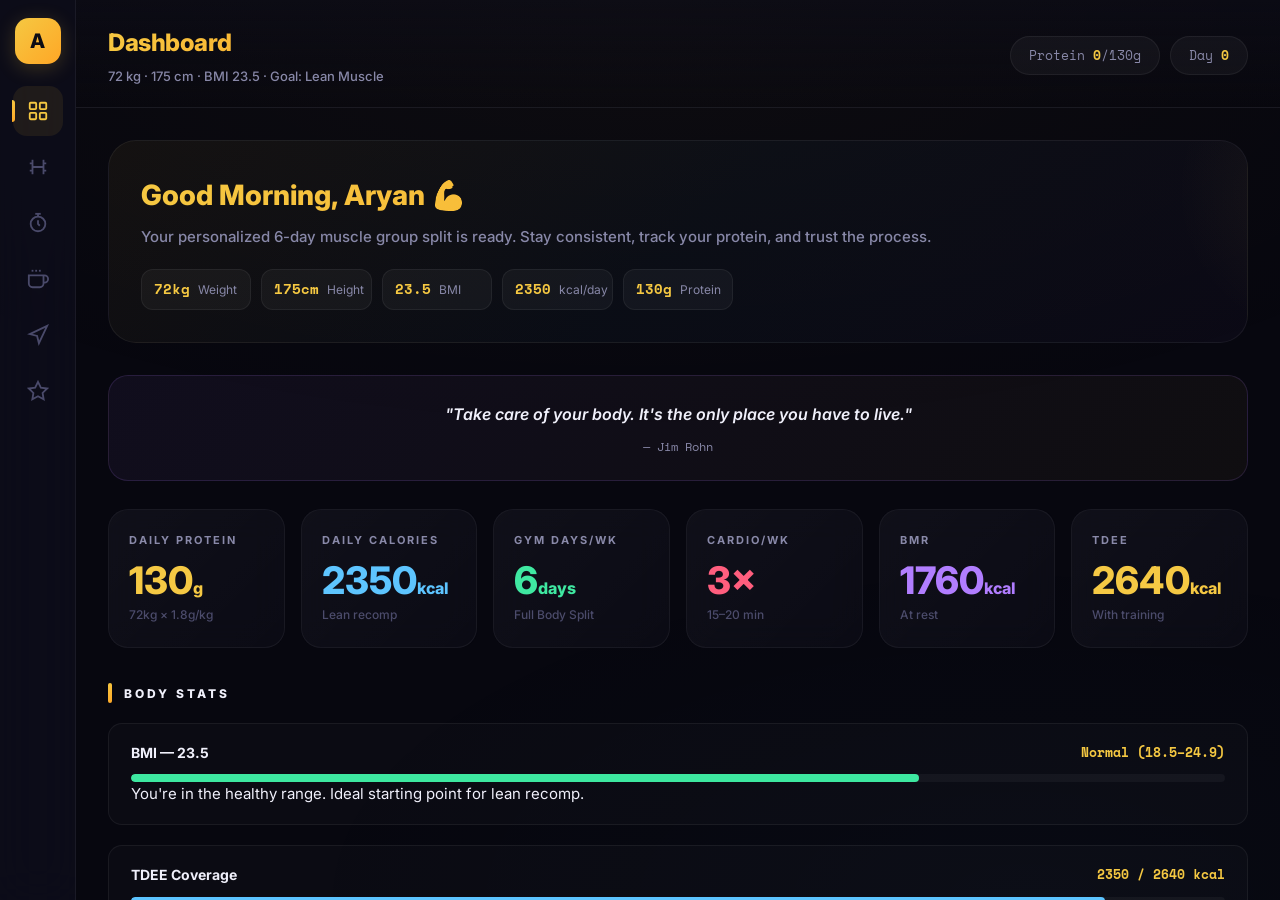
==== commit 136d7cde: "Replace Power day with Back & Biceps (2× frequency), restore Flat DB Flyes" ====
--- a/index.html
+++ b/index.html
@@ -121,7 +121,7 @@
     <div class="wday" onclick="goWorkout(1)"><div class="wday-name">TUE</div><div class="wday-icon">💪</div><div class="wday-tag back">Back & Traps</div><div class="wday-check" id="wc1">○</div></div>
     <div class="wday" onclick="goWorkout(2)"><div class="wday-name">WED</div><div class="wday-icon">🦵</div><div class="wday-tag legs">Legs</div><div class="wday-check" id="wc2">○</div></div>
     <div class="wday" onclick="goWorkout(3)"><div class="wday-name">THU</div><div class="wday-icon">🎯</div><div class="wday-tag shoulders">Shoulder</div><div class="wday-check" id="wc3">○</div></div>
-    <div class="wday" onclick="goWorkout(4)"><div class="wday-name">FRI</div><div class="wday-icon">⚡</div><div class="wday-tag power">Power</div><div class="wday-check" id="wc4">○</div></div>
+    <div class="wday" onclick="goWorkout(4)"><div class="wday-name">FRI</div><div class="wday-icon">💪</div><div class="wday-tag pull">Back & Bi</div><div class="wday-check" id="wc4">○</div></div>
     <div class="wday" onclick="goWorkout(5)"><div class="wday-name">SAT</div><div class="wday-icon">💥</div><div class="wday-tag arms">Arms</div><div class="wday-check" id="wc5">○</div></div>
     <div class="wday" onclick="goWorkout(6)"><div class="wday-name">SUN</div><div class="wday-icon">🛌</div><div class="wday-tag rest">Rest</div><div class="wday-check" id="wc6">○</div></div>
   </div>
@@ -129,7 +129,7 @@
   <div class="sh">Strategy</div>
   <div class="strat-grid">
     <div class="strat-card"><div class="strat-icon">🎯</div><div class="strat-title">Lean Recomp</div><div class="strat-text">Build muscle while reducing fat at a ~290 kcal deficit. Clean, steady progress. No crash diets.</div></div>
-    <div class="strat-card"><div class="strat-icon">📐</div><div class="strat-title">Muscle Group Split</div><div class="strat-text">6 days training, 1 rest. Chest/Back/Legs/Shoulders/Power/Arms — every muscle trained with dedicated focus + explosive power day.</div></div>
+    <div class="strat-card"><div class="strat-icon">📐</div><div class="strat-title">Muscle Group Split</div><div class="strat-text">6 days training, 1 rest. Chest/Back/Legs/Shoulders/Back & Biceps/Arms — Back & Biceps trained 2× per week for maximum growth.</div></div>
     <div class="strat-card"><div class="strat-icon">📈</div><div class="strat-title">Progressive Overload</div><div class="strat-text">Add 2.5–5 kg or 1–2 reps every 2 weeks. This is the only way muscles keep growing.</div></div>
     <div class="strat-card"><div class="strat-icon">🌙</div><div class="strat-title">Sleep = Growth</div><div class="strat-text">Growth hormone peaks during deep sleep. 7–8 hrs is part of your training program.</div></div>
   </div>
@@ -153,7 +153,7 @@
     <button class="day-tab" onclick="selectDay(1)">Tue — Back & Traps</button>
     <button class="day-tab" onclick="selectDay(2)">Wed — Legs</button>
     <button class="day-tab" onclick="selectDay(3)">Thu — Shoulders & Abs</button>
-    <button class="day-tab" onclick="selectDay(4)">Fri — Power & Conditioning</button>
+    <button class="day-tab" onclick="selectDay(4)">Fri — Back & Biceps</button>
     <button class="day-tab" onclick="selectDay(5)">Sat — Arms & Forearms</button>
     <button class="day-tab rest-day" onclick="selectDay(6)">Sun — Rest</button>
   </div>
--- a/style.css
+++ b/style.css
@@ -254,7 +254,7 @@
 .wday-tag.legs{background:rgba(245,200,66,.1);color:var(--accent)}
 .wday-tag.shoulders{background:rgba(176,124,255,.08);color:var(--purple)}
 .wday-tag.arms{background:rgba(255,140,66,.1);color:var(--orange)}
-.wday-tag.power{background:rgba(61,232,160,.1);color:var(--green)}
+
 .wday-tag.rest{background:rgba(136,136,168,.06);color:var(--muted)}
 .wday-check{font-size:18px;margin-top:4px}
 .wday.done .wday-check{color:var(--green)}
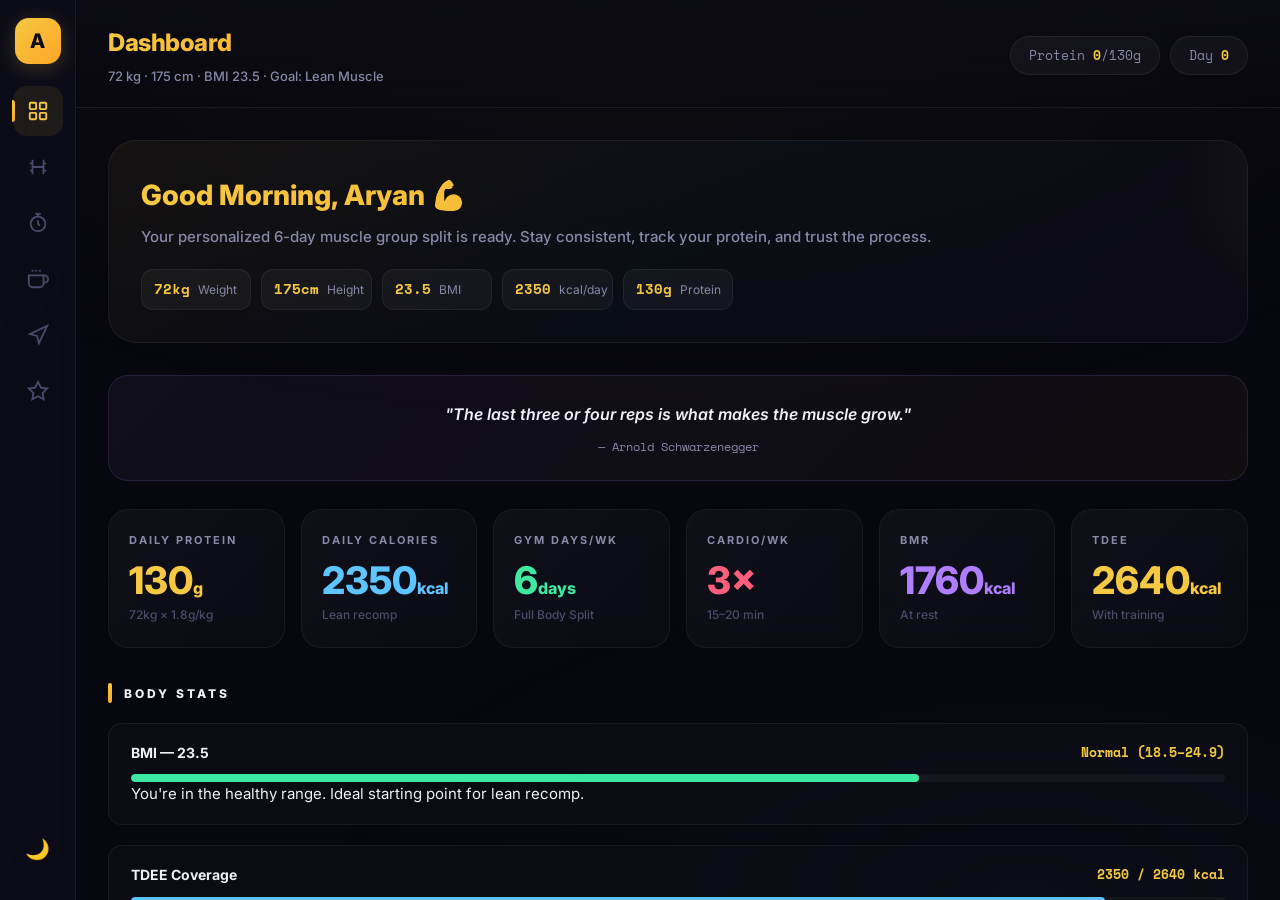
==== commit 8aaa5527: "Add light/dark theme toggle with persistence" ====
--- a/index.html
+++ b/index.html
@@ -56,6 +56,7 @@
   <button class="sb-btn" onclick="nav('tips')" title="Recovery & Tips">
     <svg viewBox="0 0 24 24" fill="none" stroke="currentColor" stroke-width="2"><path d="M12 2l3.09 6.26L22 9.27l-5 4.87 1.18 6.88L12 17.77l-6.18 3.25L7 14.14 2 9.27l6.91-1.01L12 2z"/></svg>
   </button>
+  <button class="theme-toggle" onclick="toggleTheme()" title="Toggle Theme" id="sidebar-theme-btn">🌙</button>
 </div>
 
 <!-- ── MAIN ── -->
@@ -293,6 +294,10 @@
       <svg viewBox="0 0 24 24" fill="none" stroke="currentColor" stroke-width="2"><path d="M12 2l3.09 6.26L22 9.27l-5 4.87 1.18 6.88L12 17.77l-6.18 3.25L7 14.14 2 9.27l6.91-1.01L12 2z"/></svg>
       <span>Tips</span>
     </button>
+    <button class="bn-theme" onclick="toggleTheme()" id="mobile-theme-btn">
+      <span style="font-size:18px">🌙</span>
+      <span>Theme</span>
+    </button>
   </div>
 </nav>
 
--- a/style.css
+++ b/style.css
@@ -20,6 +20,43 @@
   --shadow-md:0 8px 32px rgba(0,0,0,.4);
   --tr:.25s cubic-bezier(.4,0,.2,1);
 }
+/* ── LIGHT THEME ── */
+:root[data-theme="light"]{
+  --bg:#f4f4f8;--s1:#ffffff;--s2:#eeeef2;--s3:#e2e2ea;
+  --border:rgba(0,0,0,.08);--border2:rgba(0,0,0,.14);
+  --accent:#d4a017;--blue:#2196f3;--green:#1b9e5e;--red:#e04060;--purple:#7c4dff;--orange:#e67a30;
+  --text:#1a1a2e;--muted:#5a5a78;--dim:#8888a0;
+  --glass:rgba(255,255,255,.75);
+  --glow-accent:0 0 30px rgba(212,160,23,.08);
+  --glow-green:0 0 20px rgba(27,158,94,.06);
+  --gradient-accent:linear-gradient(135deg,#d4a017,#e6a820);
+  --gradient-green:linear-gradient(135deg,#1b9e5e,#20a8a0);
+  --gradient-blue:linear-gradient(135deg,#2196f3,#5c6cff);
+  --gradient-purple:linear-gradient(135deg,#7c4dff,#2196f3);
+  --shadow-lg:0 20px 60px rgba(0,0,0,.08),0 4px 16px rgba(0,0,0,.05);
+  --shadow-md:0 8px 32px rgba(0,0,0,.06);
+}
+:root[data-theme="light"] body::before{background:radial-gradient(ellipse 80% 50% at 50% 0%,rgba(212,160,23,.04),transparent),radial-gradient(ellipse 60% 40% at 80% 100%,rgba(33,150,243,.03),transparent)}
+:root[data-theme="light"] .sidebar{background:rgba(255,255,255,.9);border-right-color:rgba(0,0,0,.06)}
+:root[data-theme="light"] .bottom-nav{background:rgba(255,255,255,.92);border-top-color:rgba(0,0,0,.08)}
+:root[data-theme="light"] .splash{background:var(--bg)}
+:root[data-theme="light"] .sb-logo{color:#fff}
+:root[data-theme="light"] .top-bar{background:linear-gradient(180deg,rgba(255,255,255,.6),transparent)}
+:root[data-theme="light"] .ex-svg-wrap{background:var(--s2)}
+:root[data-theme="light"] .timer-wrap{background:linear-gradient(135deg,rgba(255,255,255,.8),rgba(238,238,242,.6))}
+:root[data-theme="light"] .toast{background:rgba(255,255,255,.95);border:1px solid var(--border2)}
+:root[data-theme="light"] .day-tab.active{color:#fff}
+:root[data-theme="light"] .set-btn.done{background:rgba(27,158,94,.12);border-color:rgba(27,158,94,.3)}
+:root[data-theme="light"] .install-banner{background:rgba(255,255,255,.96);border-color:rgba(212,160,23,.3)}
+:root[data-theme="light"] ::-webkit-scrollbar-thumb{background:rgba(0,0,0,.1)}
+
+/* ── THEME TOGGLE ── */
+.theme-toggle{width:50px;height:50px;background:none;border-radius:14px;display:flex;align-items:center;justify-content:center;color:var(--dim);transition:all var(--tr);cursor:pointer;border:none;font-size:20px;margin-top:auto;margin-bottom:8px}
+.theme-toggle:hover{background:rgba(255,255,255,.04);color:var(--muted)}
+.bn-theme{display:flex;flex-direction:column;align-items:center;gap:4px;padding:8px 10px;background:none;border:none;color:var(--dim);transition:all var(--tr);min-width:52px;border-radius:12px;cursor:pointer;font-family:inherit}
+.bn-theme span{font-size:9px;font-weight:600;letter-spacing:.5px}
+.bn-theme:active{transform:scale(.92)}
+
 html{padding:env(safe-area-inset-top) env(safe-area-inset-right) 0 env(safe-area-inset-left);overflow-x:hidden}
 body{background:var(--bg);color:var(--text);font-family:'Inter',system-ui,sans-serif;font-size:15px;line-height:1.6;min-height:100vh;overflow-x:hidden;-webkit-font-smoothing:antialiased;overscroll-behavior-y:contain}
 body::before{content:'';position:fixed;inset:0;background:radial-gradient(ellipse 80% 50% at 50% 0%,rgba(245,200,66,.03),transparent),radial-gradient(ellipse 60% 40% at 80% 100%,rgba(92,196,255,.02),transparent);pointer-events:none;z-index:0}
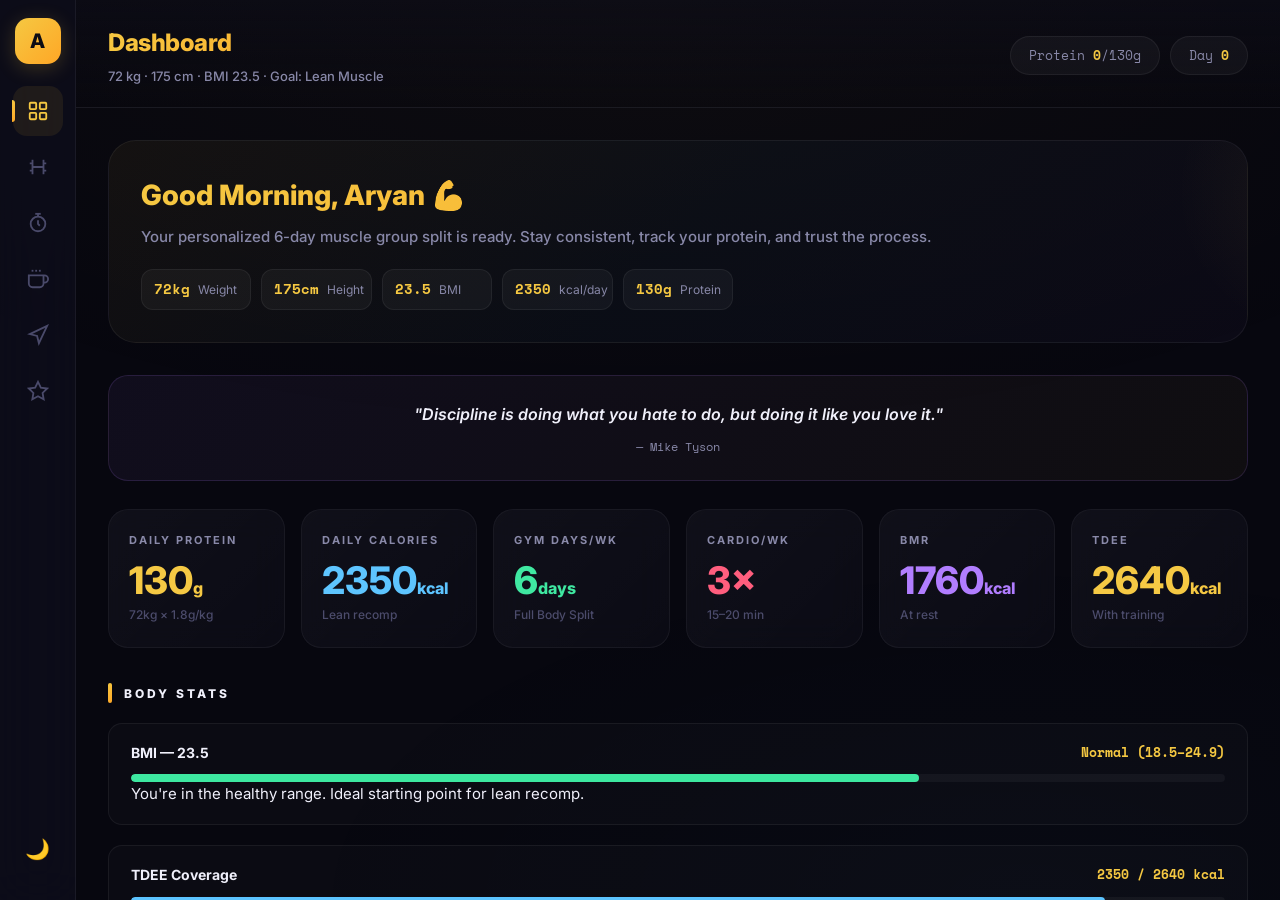
==== commit af83fa01: "updated the UI and made it better" ====
--- a/index.html
+++ b/index.html
@@ -118,7 +118,7 @@
 
   <div class="sh">This Week</div>
   <div class="week-grid">
-    <div class="wday active" onclick="goWorkout(0)"><div class="wday-name">MON</div><div class="wday-icon">🏋️</div><div class="wday-tag chest">Chest & Tri</div><div class="wday-check" id="wc0">○</div></div>
+    <div class="wday" onclick="goWorkout(0)"><div class="wday-name">MON</div><div class="wday-icon">🏋️</div><div class="wday-tag chest">Chest & Tri</div><div class="wday-check" id="wc0">○</div></div>
     <div class="wday" onclick="goWorkout(1)"><div class="wday-name">TUE</div><div class="wday-icon">💪</div><div class="wday-tag back">Back & Traps</div><div class="wday-check" id="wc1">○</div></div>
     <div class="wday" onclick="goWorkout(2)"><div class="wday-name">WED</div><div class="wday-icon">🦵</div><div class="wday-tag legs">Legs</div><div class="wday-check" id="wc2">○</div></div>
     <div class="wday" onclick="goWorkout(3)"><div class="wday-name">THU</div><div class="wday-icon">🎯</div><div class="wday-tag shoulders">Shoulder</div><div class="wday-check" id="wc3">○</div></div>
@@ -150,7 +150,7 @@
     <button class="sw-btn sw-reset" onclick="resetWorkoutStopwatch()">↻</button>
   </div>
   <div class="day-tabs" id="day-tabs">
-    <button class="day-tab active" onclick="selectDay(0)">Mon — Chest & Triceps</button>
+    <button class="day-tab" onclick="selectDay(0)">Mon — Chest & Triceps</button>
     <button class="day-tab" onclick="selectDay(1)">Tue — Back & Traps</button>
     <button class="day-tab" onclick="selectDay(2)">Wed — Legs</button>
     <button class="day-tab" onclick="selectDay(3)">Thu — Shoulders & Abs</button>
--- a/style.css
+++ b/style.css
@@ -135,15 +135,17 @@
 /* ── DAY SELECTOR ── */
 .day-tabs{display:flex;gap:8px;margin-bottom:24px;overflow-x:auto;padding-bottom:6px;-webkit-overflow-scrolling:touch}
 .day-tabs::-webkit-scrollbar{height:0}
-.day-tab{padding:10px 20px;border-radius:24px;font-size:13px;font-weight:600;background:rgba(255,255,255,.03);color:var(--muted);border:1px solid var(--border);white-space:nowrap;transition:all var(--tr)}
+.day-tab{padding:10px 20px;border-radius:24px;font-size:13px;font-weight:600;background:rgba(255,255,255,.03);color:var(--muted);border:1px solid var(--border);white-space:nowrap;transition:all var(--tr);position:relative}
 .day-tab:hover{border-color:var(--border2);color:var(--text)}
 .day-tab.active{background:var(--gradient-accent);color:#0c0c14;border-color:transparent;box-shadow:0 4px 20px rgba(245,200,66,.2)}
+.day-tab.today:not(.active){border-color:rgba(61,232,160,.35);color:var(--green);background:rgba(61,232,160,.06)}
+.day-tab.today::after{content:'TODAY';position:absolute;top:-8px;right:8px;font-size:8px;font-weight:800;letter-spacing:1px;background:var(--gradient-green);color:#0c0c14;padding:2px 6px;border-radius:6px}
 .day-tab.rest-day{background:rgba(255,255,255,.02)}
 .day-tab.done{border-color:var(--green);color:var(--green)}
 
 /* ── EXERCISE CARDS ── */
 .ex-wrap{display:flex;flex-direction:column;gap:16px}
-.ex-card{background:var(--s1);border:1px solid var(--border);border-radius:var(--r2);overflow:hidden;transition:all var(--tr)}
+.ex-card{background:var(--s1);border:1px solid var(--border);border-radius:var(--r2);overflow:hidden;transition:all var(--tr);position:relative}
 .ex-card:hover{border-color:var(--border2);transform:translateY(-2px);box-shadow:var(--shadow-md)}
 .ex-card.expanded{border-color:rgba(245,200,66,.25);box-shadow:var(--glow-accent);transform:none}
 .ex-top{display:grid;grid-template-columns:160px 1fr auto;cursor:pointer}
@@ -152,25 +154,29 @@
 .ex-svg-wrap svg{width:120px;height:88px;padding:12px}
 .ex-svg-wrap img{width:100%;height:100%;object-fit:cover;min-height:120px;transition:transform .5s ease}
 .ex-card:hover .ex-svg-wrap img{transform:scale(1.05)}
-.ex-info{padding:16px 18px;display:flex;flex-direction:column;justify-content:center}
-.ex-num{font-size:10px;font-family:'Space Mono',monospace;color:var(--dim);margin-bottom:6px;font-weight:600;letter-spacing:1px;text-transform:uppercase}
-.ex-name{font-size:17px;font-weight:800;margin-bottom:6px;line-height:1.3}
-.ex-sets{font-size:14px;font-family:'Space Mono',monospace;color:var(--accent);margin-bottom:8px;font-weight:700}
-.ex-muscles{font-size:13px;color:var(--blue);font-weight:500;display:flex;align-items:center;gap:6px}
+.ex-info{padding:16px 18px;display:flex;flex-direction:column;justify-content:center;gap:4px}
+.ex-num{font-size:10px;font-family:'Space Mono',monospace;color:var(--dim);margin-bottom:2px;font-weight:600;letter-spacing:1px;text-transform:uppercase;display:flex;align-items:center;gap:8px}
+.ex-num-badge{display:inline-flex;align-items:center;justify-content:center;width:20px;height:20px;border-radius:6px;background:var(--gradient-accent);color:#0c0c14;font-size:10px;font-weight:800;font-family:'Space Mono',monospace}
+.ex-name{font-size:17px;font-weight:800;margin-bottom:4px;line-height:1.3}
+.ex-sets{font-size:14px;font-family:'Space Mono',monospace;color:var(--accent);margin-bottom:6px;font-weight:700;display:flex;align-items:center;gap:8px}
+.ex-sets::before{content:'';width:4px;height:4px;border-radius:50%;background:var(--accent)}
+.ex-muscles{font-size:13px;color:var(--blue);font-weight:500;display:flex;align-items:center;gap:6px;padding:4px 10px;background:rgba(92,196,255,.05);border-radius:8px;width:fit-content}
 .ex-muscles::before{content:'';width:6px;height:6px;border-radius:50%;background:var(--blue);flex-shrink:0}
 .ex-toggle{padding:14px 18px;display:flex;align-items:center;color:var(--dim);font-size:18px;transition:transform .3s}
 .ex-toggle.open{transform:rotate(180deg);color:var(--accent)}
 .ex-detail{border-top:1px solid var(--border);display:none}
 .ex-detail.open{display:grid;grid-template-columns:1fr 1fr;animation:fadeIn .35s ease}
 .ex-cues{padding:20px;border-right:1px solid var(--border)}
-.ex-cues-title{font-size:11px;font-weight:800;letter-spacing:2px;text-transform:uppercase;color:var(--green);margin-bottom:14px}
+.ex-cues-title{font-size:11px;font-weight:800;letter-spacing:2px;text-transform:uppercase;color:var(--green);margin-bottom:14px;display:flex;align-items:center;gap:8px}
+.ex-cues-title::after{content:'';flex:1;height:1px;background:rgba(61,232,160,.15)}
 .cue-item{display:flex;align-items:flex-start;gap:12px;margin-bottom:12px;font-size:14px;line-height:1.6;font-weight:500}
 .cue-dot{width:6px;height:6px;border-radius:50%;background:var(--green);flex-shrink:0;margin-top:8px;box-shadow:0 0 8px rgba(61,232,160,.4)}
 .ex-mistakes{padding:20px}
-.ex-mistakes-title{font-size:11px;font-weight:800;letter-spacing:2px;text-transform:uppercase;color:var(--red);margin-bottom:14px}
+.ex-mistakes-title{font-size:11px;font-weight:800;letter-spacing:2px;text-transform:uppercase;color:var(--red);margin-bottom:14px;display:flex;align-items:center;gap:8px}
+.ex-mistakes-title::after{content:'';flex:1;height:1px;background:rgba(255,92,124,.15)}
 .mistake-item{display:flex;align-items:flex-start;gap:12px;margin-bottom:12px;font-size:14px;line-height:1.6;font-weight:500}
 .mistake-dot{width:6px;height:6px;border-radius:50%;background:var(--red);flex-shrink:0;margin-top:8px;box-shadow:0 0 8px rgba(255,92,124,.4)}
-.ex-set-tracker{padding:20px;border-top:1px solid var(--border);grid-column:1/-1}
+.ex-set-tracker{padding:20px;border-top:1px solid var(--border);grid-column:1/-1;background:rgba(255,255,255,.01)}
 .set-tracker-title{font-size:11px;font-weight:700;letter-spacing:2px;text-transform:uppercase;color:var(--muted);margin-bottom:14px}
 .sets-row{display:flex;gap:10px;flex-wrap:wrap}
 .set-btn{width:54px;height:54px;border-radius:14px;font-size:14px;font-weight:700;background:rgba(255,255,255,.03);border:1px solid var(--border);color:var(--muted);transition:all var(--tr);display:flex;flex-direction:column;align-items:center;justify-content:center;gap:2px}
@@ -214,6 +220,11 @@
 .cb-detail{font-size:13px;color:var(--muted);margin-top:4px}
 .cb-icon{font-size:28px}
 
+/* ── TODAY'S WORKOUT BANNER ── */
+.today-workout-banner{background:linear-gradient(135deg,rgba(61,232,160,.08),rgba(92,196,255,.05));border:1px solid rgba(61,232,160,.25);border-radius:var(--r2);padding:16px 22px;margin-bottom:20px;font-size:15px;font-weight:700;color:var(--green);display:flex;align-items:center;gap:10px;animation:fadeIn .5s ease;box-shadow:0 4px 20px rgba(61,232,160,.08)}
+.today-badge-icon{font-size:20px;animation:todayPulse 2s ease-in-out infinite}
+@keyframes todayPulse{0%,100%{opacity:1;transform:scale(1)}50%{opacity:.7;transform:scale(1.15)}}
+
 /* ── FOOD CARDS ── */
 .food-grid{display:grid;grid-template-columns:repeat(auto-fill,minmax(220px,1fr));gap:16px;margin-bottom:28px}
 .food-card{background:var(--s1);border:1px solid var(--border);border-radius:var(--r2);padding:20px;transition:all var(--tr);position:relative;overflow:hidden}
@@ -282,6 +293,8 @@
 .wday{background:rgba(255,255,255,.02);border:1px solid var(--border);border-radius:var(--r);padding:16px 6px;text-align:center;cursor:pointer;transition:all var(--tr);display:flex;flex-direction:column;align-items:center;gap:4px;min-width:0}
 .wday:hover{border-color:var(--border2);transform:translateY(-3px);box-shadow:var(--shadow-md)}
 .wday.active{border-color:rgba(245,200,66,.25);background:rgba(245,200,66,.06);box-shadow:var(--glow-accent)}
+.wday.today{border-color:rgba(61,232,160,.35);background:rgba(61,232,160,.06);box-shadow:var(--glow-green);position:relative}
+.wday.today::before{content:'TODAY';position:absolute;top:-8px;left:50%;transform:translateX(-50%);font-size:7px;font-weight:800;letter-spacing:1px;background:var(--gradient-green);color:#0c0c14;padding:2px 6px;border-radius:5px;white-space:nowrap}
 .wday.done{border-color:rgba(61,232,160,.25);background:rgba(61,232,160,.05);box-shadow:var(--glow-green)}
 .wday-name{font-size:11px;font-weight:800;letter-spacing:2px;text-transform:uppercase;color:var(--dim)}
 .wday-icon{font-size:20px;margin:4px 0}
@@ -465,6 +478,7 @@
   .set-btn{width:44px;height:44px;font-size:12px;border-radius:10px}
   .log-save-btn{width:28px;height:28px;font-size:12px}
   .cardio-block{padding:14px 16px}
+  .today-workout-banner{padding:12px 16px;font-size:13px;border-radius:var(--r)}
   .daily-abs-block{padding:18px 16px}
   .daily-abs-exercises{grid-template-columns:1fr 1fr}
   .rest-panel{padding:32px 20px}
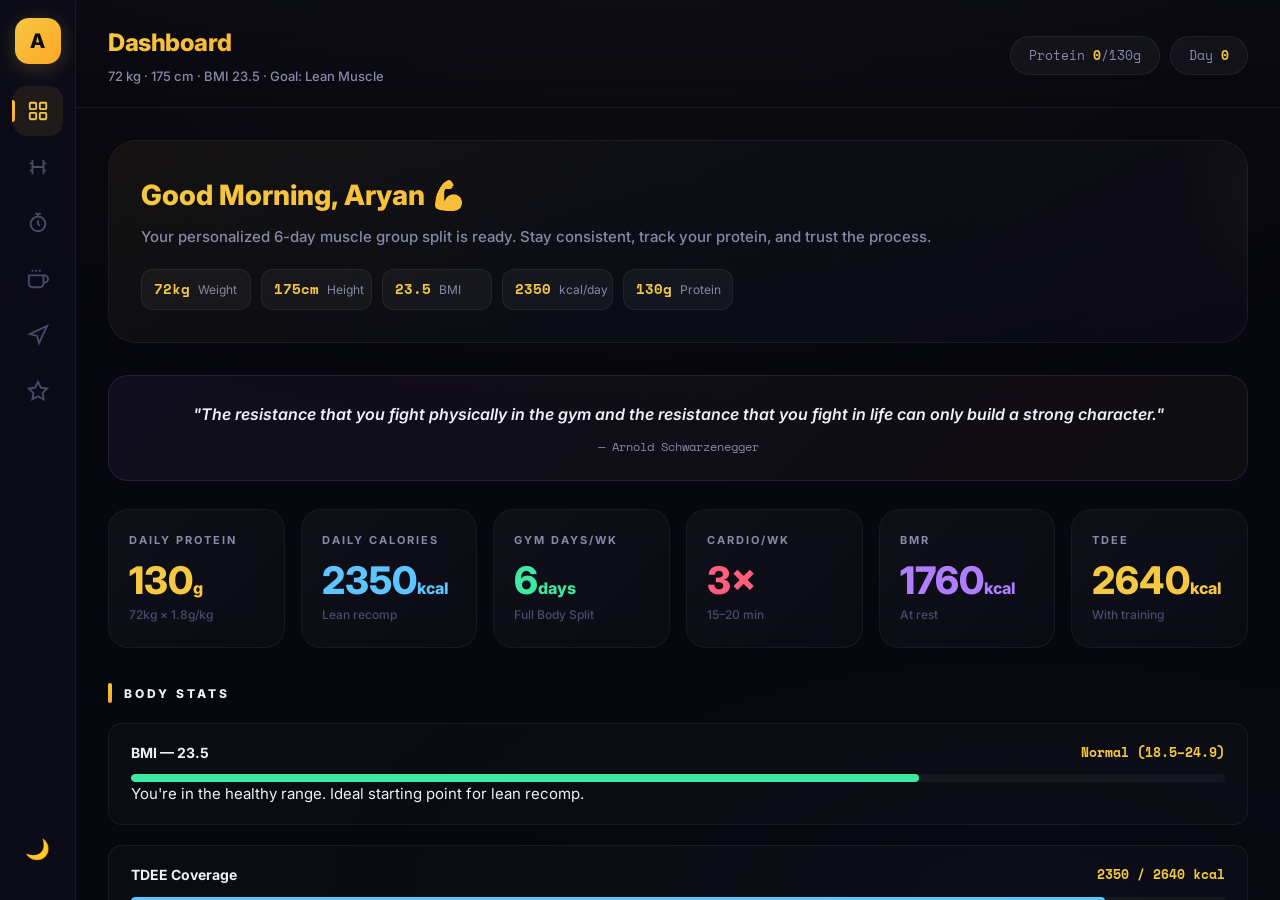
==== commit e68ebe61: "Fix day tab labels and move rest-day class to Saturday" ====
--- a/index.html
+++ b/index.html
@@ -151,12 +151,12 @@
   </div>
   <div class="day-tabs" id="day-tabs">
     <button class="day-tab" onclick="selectDay(0)">Mon — Chest & Triceps</button>
-    <button class="day-tab" onclick="selectDay(1)">Tue — Back & Traps</button>
+    <button class="day-tab" onclick="selectDay(1)">Tue — Back & Biceps</button>
     <button class="day-tab" onclick="selectDay(2)">Wed — Legs</button>
     <button class="day-tab" onclick="selectDay(3)">Thu — Shoulders & Abs</button>
-    <button class="day-tab" onclick="selectDay(4)">Fri — Back & Biceps</button>
-    <button class="day-tab" onclick="selectDay(5)">Sat — Arms & Forearms</button>
-    <button class="day-tab rest-day" onclick="selectDay(6)">Sun — Rest</button>
+    <button class="day-tab" onclick="selectDay(4)">Fri — Back (Heavy)</button>
+    <button class="day-tab rest-day" onclick="selectDay(5)">Sat — Rest</button>
+    <button class="day-tab" onclick="selectDay(6)">Sun — Arms (2hr)</button>
   </div>
   <div id="workout-content"></div>
 </div>
--- a/style.css
+++ b/style.css
@@ -133,7 +133,7 @@
 .sc-accent{color:var(--accent)}.sc-blue{color:var(--blue)}.sc-green{color:var(--green)}.sc-red{color:var(--red)}
 
 /* ── DAY SELECTOR ── */
-.day-tabs{display:flex;gap:8px;margin-bottom:24px;overflow-x:auto;padding-bottom:6px;-webkit-overflow-scrolling:touch}
+.day-tabs{display:flex;gap:8px;margin-bottom:24px;overflow-x:auto;overflow-y:visible;padding-top:12px;padding-bottom:6px;-webkit-overflow-scrolling:touch}
 .day-tabs::-webkit-scrollbar{height:0}
 .day-tab{padding:10px 20px;border-radius:24px;font-size:13px;font-weight:600;background:rgba(255,255,255,.03);color:var(--muted);border:1px solid var(--border);white-space:nowrap;transition:all var(--tr);position:relative}
 .day-tab:hover{border-color:var(--border2);color:var(--text)}
@@ -157,7 +157,9 @@
 .ex-info{padding:16px 18px;display:flex;flex-direction:column;justify-content:center;gap:4px}
 .ex-num{font-size:10px;font-family:'Space Mono',monospace;color:var(--dim);margin-bottom:2px;font-weight:600;letter-spacing:1px;text-transform:uppercase;display:flex;align-items:center;gap:8px}
 .ex-num-badge{display:inline-flex;align-items:center;justify-content:center;width:20px;height:20px;border-radius:6px;background:var(--gradient-accent);color:#0c0c14;font-size:10px;font-weight:800;font-family:'Space Mono',monospace}
-.ex-name{font-size:17px;font-weight:800;margin-bottom:4px;line-height:1.3}
+.ex-name{font-size:17px;font-weight:800;margin-bottom:4px;line-height:1.3;display:flex;align-items:center;gap:8px}
+.copy-ex-btn{background:rgba(255,255,255,.06);border:1px solid var(--border);border-radius:8px;padding:4px 8px;font-size:12px;cursor:pointer;transition:all var(--tr);flex-shrink:0}
+.copy-ex-btn:hover{background:rgba(245,200,66,.12);border-color:rgba(245,200,66,.3);transform:scale(1.1)}
 .ex-sets{font-size:14px;font-family:'Space Mono',monospace;color:var(--accent);margin-bottom:6px;font-weight:700;display:flex;align-items:center;gap:8px}
 .ex-sets::before{content:'';width:4px;height:4px;border-radius:50%;background:var(--accent)}
 .ex-muscles{font-size:13px;color:var(--blue);font-weight:500;display:flex;align-items:center;gap:6px;padding:4px 10px;background:rgba(92,196,255,.05);border-radius:8px;width:fit-content}
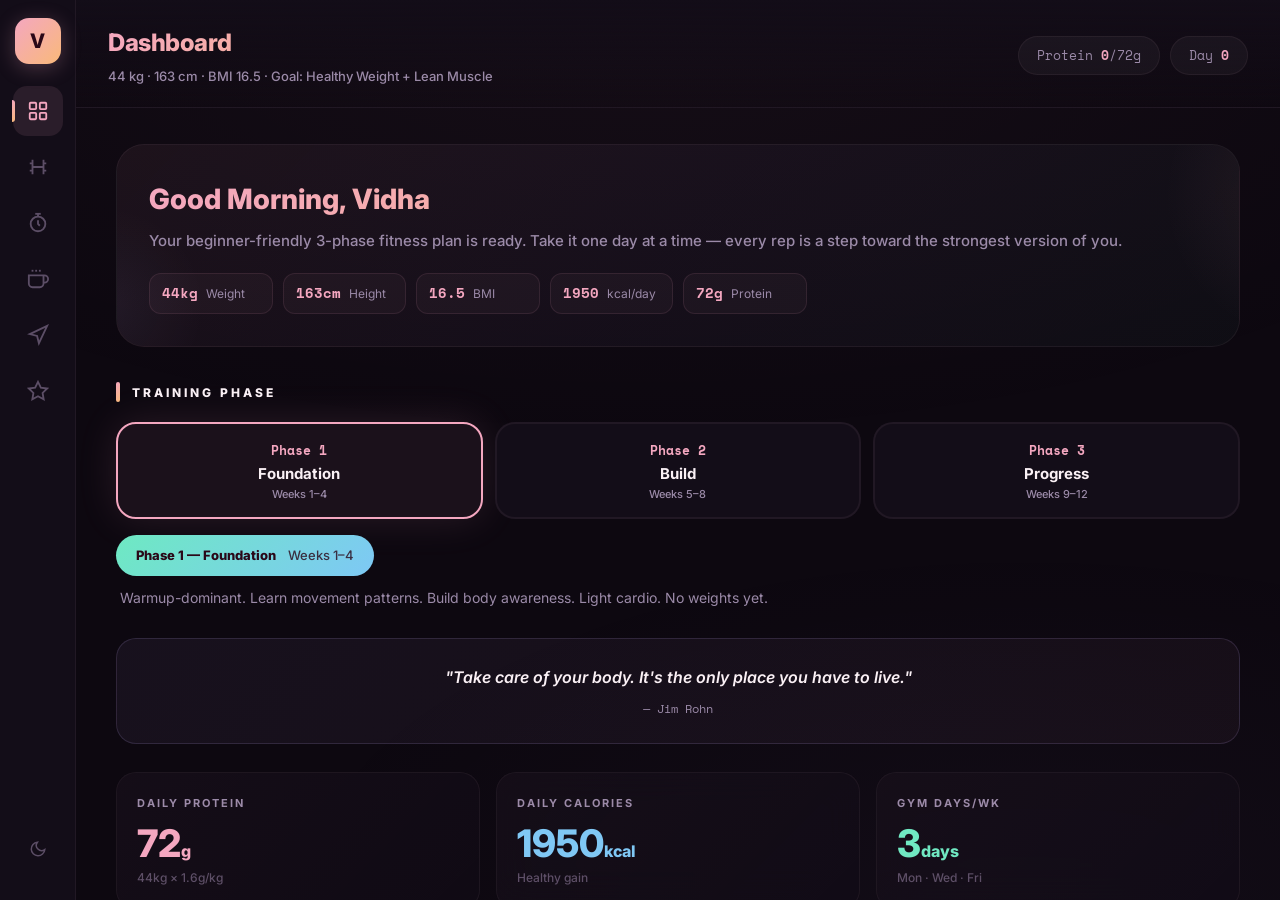
==== commit d57edd69: "made changes for vidha and enhanced the project" ====
--- a/index.html
+++ b/index.html
@@ -3,15 +3,38 @@
 <head>
 <meta charset="UTF-8">
 <meta name="viewport" content="width=device-width, initial-scale=1.0, viewport-fit=cover">
-<title>Aryan's Fitness App — Workout & Protein Tracker</title>
-<meta name="description" content="Personal fitness tracker with workout plan, protein tracking, rest timer, and Indian diet guide.">
-<meta name="theme-color" content="#07070f">
+<title>Vidha's Fitness — Workout & Wellness</title>
+<meta name="description" content="Vidha's personal 12-week beginner fitness plan — workouts, nutrition, rest timer and Indian meal guide.">
+
+<!-- ── PWA / Android ── -->
+<meta name="theme-color" content="#0d0810" media="(prefers-color-scheme: dark)">
+<meta name="theme-color" content="#fdf7fa" media="(prefers-color-scheme: light)">
+<meta name="mobile-web-app-capable" content="yes">
+<meta name="application-name" content="Vidha Fit">
+
+<!-- ── iOS / Safari ── -->
 <meta name="apple-mobile-web-app-capable" content="yes">
 <meta name="apple-mobile-web-app-status-bar-style" content="black-translucent">
-<meta name="apple-mobile-web-app-title" content="Fitness">
+<meta name="apple-mobile-web-app-title" content="Vidha Fit">
+
+<!-- ── Favicons ── -->
+<link rel="icon" href="./icons/favicon.ico" sizes="any">
+<link rel="icon" href="./icons/favicon.svg" type="image/svg+xml">
+<link rel="icon" type="image/png" sizes="32x32" href="./icons/favicon-32.png">
+<link rel="icon" type="image/png" sizes="16x16" href="./icons/favicon-16.png">
+
+<!-- ── Apple Touch Icons ── -->
+<link rel="apple-touch-icon" href="./icons/apple-touch-icon.png">
+<link rel="apple-touch-icon" sizes="152x152" href="./icons/apple-touch-icon-152.png">
+<link rel="apple-touch-icon" sizes="167x167" href="./icons/apple-touch-icon-167.png">
+<link rel="apple-touch-icon" sizes="180x180" href="./icons/apple-touch-icon.png">
+
+<!-- ── Manifest ── -->
 <link rel="manifest" href="./manifest.json">
-<link rel="icon" type="image/png" sizes="192x192" href="./icons/icon-192.png">
-<link rel="apple-touch-icon" href="./icons/icon-192.png">
+
+<!-- ── Fonts ── -->
+<link rel="preconnect" href="https://fonts.googleapis.com">
+<link rel="preconnect" href="https://fonts.gstatic.com" crossorigin>
 <link href="https://fonts.googleapis.com/css2?family=Inter:wght@400;500;600;700;800&family=Space+Mono:wght@400;700&display=swap" rel="stylesheet">
 <link rel="stylesheet" href="./style.css">
 </head>
@@ -19,8 +42,8 @@
 
 <!-- SPLASH SCREEN -->
 <div class="splash" id="splash">
-  <div class="splash-logo">A</div>
-  <div class="splash-text">Loading your workout...</div>
+  <div class="splash-logo">V</div>
+  <div class="splash-text">Getting your plan ready...</div>
 </div>
 
 <!-- TOAST -->
@@ -28,7 +51,7 @@
 
 <!-- INSTALL BANNER -->
 <div class="install-banner" id="install-banner">
-  <div class="install-banner-text">📲 Install this app for offline use</div>
+  <div class="install-banner-text">Install app for offline use</div>
   <button class="install-banner-btn" onclick="installPWA()">Install</button>
   <button class="install-banner-close" onclick="dismissInstall()">✕</button>
 </div>
@@ -37,7 +60,7 @@
 
 <!-- ── SIDEBAR (Desktop) ── -->
 <div class="sidebar">
-  <div class="sb-logo">A</div>
+  <div class="sb-logo">V</div>
   <button class="sb-btn active" onclick="nav('overview')" title="Overview">
     <svg viewBox="0 0 24 24" fill="none" stroke="currentColor" stroke-width="2"><rect x="3" y="3" width="7" height="7" rx="1"/><rect x="14" y="3" width="7" height="7" rx="1"/><rect x="3" y="14" width="7" height="7" rx="1"/><rect x="14" y="14" width="7" height="7" rx="1"/></svg>
   </button>
@@ -47,16 +70,18 @@
   <button class="sb-btn" onclick="nav('timer')" title="Rest Timer">
     <svg viewBox="0 0 24 24" fill="none" stroke="currentColor" stroke-width="2"><circle cx="12" cy="13" r="8"/><path d="M12 9v4l2 2"/><path d="M9 2h6"/><path d="M12 2v3"/></svg>
   </button>
-  <button class="sb-btn" onclick="nav('diet')" title="Diet & Protein">
+  <button class="sb-btn" onclick="nav('diet')" title="Nutrition">
     <svg viewBox="0 0 24 24" fill="none" stroke="currentColor" stroke-width="2"><path d="M18 8h1a4 4 0 010 8h-1M2 8h16v9a4 4 0 01-4 4H6a4 4 0 01-4-4V8z"/><line x1="6" y1="2" x2="6" y2="4"/><line x1="10" y1="2" x2="10" y2="4"/><line x1="14" y1="2" x2="14" y2="4"/></svg>
   </button>
   <button class="sb-btn" onclick="nav('meals')" title="Meal Plan">
     <svg viewBox="0 0 24 24" fill="none" stroke="currentColor" stroke-width="2"><path d="M3 11l19-9-9 19-2-8-8-2z"/></svg>
   </button>
-  <button class="sb-btn" onclick="nav('tips')" title="Recovery & Tips">
+  <button class="sb-btn" onclick="nav('tips')" title="Wellness Tips">
     <svg viewBox="0 0 24 24" fill="none" stroke="currentColor" stroke-width="2"><path d="M12 2l3.09 6.26L22 9.27l-5 4.87 1.18 6.88L12 17.77l-6.18 3.25L7 14.14 2 9.27l6.91-1.01L12 2z"/></svg>
   </button>
-  <button class="theme-toggle" onclick="toggleTheme()" title="Toggle Theme" id="sidebar-theme-btn">🌙</button>
+  <button class="theme-toggle" onclick="toggleTheme()" title="Toggle Theme" id="sidebar-theme-btn">
+    <svg viewBox="0 0 24 24" fill="none" stroke="currentColor" stroke-width="2" width="18" height="18"><path d="M21 12.79A9 9 0 1 1 11.21 3 7 7 0 0 0 21 12.79z"/></svg>
+  </button>
 </div>
 
 <!-- ── MAIN ── -->
@@ -66,11 +91,11 @@
 <div class="top-bar">
   <div>
     <div class="top-title" id="page-title">Dashboard</div>
-    <div class="top-sub" id="page-sub">72 kg · 175 cm · BMI 23.5 · Goal: Lean Muscle</div>
+    <div class="top-sub" id="page-sub">44 kg · 163 cm · BMI 16.5 · Goal: Healthy Weight + Lean Muscle</div>
   </div>
   <div class="top-right">
-    <div class="badge">Protein <span id="daily-protein-badge">0</span>/130g</div>
-    <div class="badge">Day <span id="gym-day-count">4</span></div>
+    <div class="badge">Protein <span id="daily-protein-badge">0</span>/72g</div>
+    <div class="badge">Day <span id="gym-day-count">0</span></div>
   </div>
 </div>
 
@@ -79,60 +104,109 @@
 
   <!-- Hero Banner -->
   <div class="hero-banner">
-    <div class="hero-greeting" id="hero-greeting">Good Morning, Aryan 💪</div>
-    <div class="hero-sub">Your personalized 6-day muscle group split is ready. Stay consistent, track your protein, and trust the process.</div>
+    <div class="hero-greeting" id="hero-greeting">Good Morning, Vidha</div>
+    <div class="hero-sub">Your beginner-friendly 3-phase fitness plan is ready. Take it one day at a time — every rep is a step toward the strongest version of you.</div>
     <div class="hero-stats">
-      <div class="hero-stat"><span class="hero-stat-val">72kg</span><span class="hero-stat-label">Weight</span></div>
-      <div class="hero-stat"><span class="hero-stat-val">175cm</span><span class="hero-stat-label">Height</span></div>
-      <div class="hero-stat"><span class="hero-stat-val">23.5</span><span class="hero-stat-label">BMI</span></div>
-      <div class="hero-stat"><span class="hero-stat-val">2350</span><span class="hero-stat-label">kcal/day</span></div>
-      <div class="hero-stat"><span class="hero-stat-val">130g</span><span class="hero-stat-label">Protein</span></div>
-    </div>
-  </div>
+      <div class="hero-stat"><span class="hero-stat-val">44kg</span><span class="hero-stat-label">Weight</span></div>
+      <div class="hero-stat"><span class="hero-stat-val">163cm</span><span class="hero-stat-label">Height</span></div>
+      <div class="hero-stat"><span class="hero-stat-val">16.5</span><span class="hero-stat-label">BMI</span></div>
+      <div class="hero-stat"><span class="hero-stat-val">1950</span><span class="hero-stat-label">kcal/day</span></div>
+      <div class="hero-stat"><span class="hero-stat-val">72g</span><span class="hero-stat-label">Protein</span></div>
+    </div>
+  </div>
+
+  <!-- Phase Switcher -->
+  <div class="sh">Training Phase</div>
+  <div id="phase-switcher" class="phase-switcher"></div>
+  <div id="current-phase-info" class="phase-info-wrap"></div>
 
   <!-- Motivational Quote -->
   <div class="quote-banner" id="quote-block"></div>
 
   <div class="stat-grid">
-    <div class="stat-card"><div class="sc-label">Daily Protein</div><div class="sc-val sc-accent">130<span style="font-size:16px">g</span></div><div class="sc-sub">72kg × 1.8g/kg</div></div>
-    <div class="stat-card"><div class="sc-label">Daily Calories</div><div class="sc-val sc-blue">2350<span style="font-size:16px">kcal</span></div><div class="sc-sub">Lean recomp</div></div>
-    <div class="stat-card"><div class="sc-label">Gym Days/wk</div><div class="sc-val sc-green">6<span style="font-size:16px">days</span></div><div class="sc-sub">Full Body Split</div></div>
-    <div class="stat-card"><div class="sc-label">Cardio/wk</div><div class="sc-val sc-red">3×</div><div class="sc-sub">15–20 min</div></div>
-    <div class="stat-card"><div class="sc-label">BMR</div><div class="sc-val" style="color:var(--purple)">1760<span style="font-size:16px">kcal</span></div><div class="sc-sub">At rest</div></div>
-    <div class="stat-card"><div class="sc-label">TDEE</div><div class="sc-val sc-accent">2640<span style="font-size:16px">kcal</span></div><div class="sc-sub">With training</div></div>
-  </div>
-
-  <div class="sh">Body Stats</div>
-  <div class="prog-wrap"><div class="prog-top"><span class="prog-label">BMI — 23.5</span><span class="prog-val">Normal (18.5–24.9)</span></div><div class="prog-bar"><div class="prog-fill" style="width:72%;background:var(--green)"></div></div><div class="prog-note">You're in the healthy range. Ideal starting point for lean recomp.</div></div>
-  <div class="prog-wrap"><div class="prog-top"><span class="prog-label">TDEE Coverage</span><span class="prog-val">2350 / 2640 kcal</span></div><div class="prog-bar"><div class="prog-fill" style="width:89%;background:var(--blue)"></div></div><div class="prog-note">~290 kcal deficit — gentle recomp without muscle loss.</div></div>
-  <div class="prog-wrap"><div class="prog-top"><span class="prog-label">Protein Target</span><span class="prog-val">130g / day</span></div><div class="prog-bar"><div class="prog-fill" style="width:100%;background:var(--accent)"></div></div><div class="prog-note">Split across 5 meals. Hit this every day — non-negotiable for muscle.</div></div>
+    <div class="stat-card"><div class="sc-label">Daily Protein</div><div class="sc-val sc-accent">72<span style="font-size:16px">g</span></div><div class="sc-sub">44kg × 1.6g/kg</div></div>
+    <div class="stat-card"><div class="sc-label">Daily Calories</div><div class="sc-val sc-blue">1950<span style="font-size:16px">kcal</span></div><div class="sc-sub">Healthy gain</div></div>
+    <div class="stat-card"><div class="sc-label">Gym Days/wk</div><div class="sc-val sc-green">3<span style="font-size:16px">days</span></div><div class="sc-sub">Mon · Wed · Fri</div></div>
+    <div class="stat-card"><div class="sc-label">Cardio/wk</div><div class="sc-val sc-red">1×</div><div class="sc-sub">10 min Friday only</div></div>
+    <div class="stat-card"><div class="sc-label">BMR</div><div class="sc-val" style="color:var(--purple)">1370<span style="font-size:16px">kcal</span></div><div class="sc-sub">At rest</div></div>
+    <div class="stat-card"><div class="sc-label">Goal Weight</div><div class="sc-val sc-accent">52–55<span style="font-size:16px">kg</span></div><div class="sc-sub">6-month target</div></div>
+  </div>
+
+  <div class="sh">Body Stats & Goals</div>
+  <div class="prog-wrap"><div class="prog-top"><span class="prog-label">BMI — 16.5</span><span class="prog-val">Underweight · Target: 18.5–21</span></div><div class="prog-bar"><div class="prog-fill" style="width:38%;background:var(--rose)"></div></div><div class="prog-note">Your goal is to reach a healthy BMI of 18.5–21. This means gaining about 8–12 kg of healthy weight over 6 months — muscle + healthy fat.</div></div>
+  <div class="prog-wrap"><div class="prog-top"><span class="prog-label">Calorie Surplus</span><span class="prog-val">1950 / 1644 kcal TDEE</span></div><div class="prog-bar"><div class="prog-fill" style="width:100%;background:var(--lavender)"></div></div><div class="prog-note">+306 kcal surplus daily. Gentle but consistent — enough to gain 0.3–0.5 kg per week without gaining excess fat.</div></div>
+  <div class="prog-wrap"><div class="prog-top"><span class="prog-label">Protein Target</span><span class="prog-val">72g / day</span></div><div class="prog-bar"><div class="prog-fill" style="width:100%;background:var(--mint)"></div></div><div class="prog-note">Spread across 5–6 meals. This is enough to build muscle without overwhelming your digestive system as a beginner.</div></div>
 
   <div class="sh">Body Weight Tracker</div>
   <div class="weight-tracker-card">
     <div class="weight-input-row">
       <input type="number" id="weight-input" class="weight-input-field" placeholder="Enter weight (kg)" step="0.1" min="30" max="200">
-      <button class="weight-log-btn" onclick="logWeight()">📊 Log Weight</button>
+      <button class="weight-log-btn" onclick="logWeight()">Log Weight</button>
     </div>
     <div id="weight-chart"></div>
   </div>
 
   <div class="sh">This Week</div>
   <div class="week-grid">
-    <div class="wday" onclick="goWorkout(0)"><div class="wday-name">MON</div><div class="wday-icon">🏋️</div><div class="wday-tag chest">Chest & Tri</div><div class="wday-check" id="wc0">○</div></div>
-    <div class="wday" onclick="goWorkout(1)"><div class="wday-name">TUE</div><div class="wday-icon">💪</div><div class="wday-tag back">Back & Traps</div><div class="wday-check" id="wc1">○</div></div>
-    <div class="wday" onclick="goWorkout(2)"><div class="wday-name">WED</div><div class="wday-icon">🦵</div><div class="wday-tag legs">Legs</div><div class="wday-check" id="wc2">○</div></div>
-    <div class="wday" onclick="goWorkout(3)"><div class="wday-name">THU</div><div class="wday-icon">🎯</div><div class="wday-tag shoulders">Shoulder</div><div class="wday-check" id="wc3">○</div></div>
-    <div class="wday" onclick="goWorkout(4)"><div class="wday-name">FRI</div><div class="wday-icon">💪</div><div class="wday-tag pull">Back & Bi</div><div class="wday-check" id="wc4">○</div></div>
-    <div class="wday" onclick="goWorkout(5)"><div class="wday-name">SAT</div><div class="wday-icon">💥</div><div class="wday-tag arms">Arms</div><div class="wday-check" id="wc5">○</div></div>
-    <div class="wday" onclick="goWorkout(6)"><div class="wday-name">SUN</div><div class="wday-icon">🛌</div><div class="wday-tag rest">Rest</div><div class="wday-check" id="wc6">○</div></div>
-  </div>
-
-  <div class="sh">Strategy</div>
+    <div class="wday active" onclick="goWorkout(0)">
+      <div class="wday-name">MON</div>
+      <div class="wday-icon-svg"><svg viewBox="0 0 24 24" fill="none" stroke="currentColor" stroke-width="2" width="20" height="20"><path d="M6 4v16M18 4v16M6 12h12M3 8h3M18 8h3M3 16h3M18 16h3"/></svg></div>
+      <div class="wday-tag push">Workout A</div><div class="wday-check" id="wc0">○</div>
+    </div>
+    <div class="wday" onclick="goWorkout(1)">
+      <div class="wday-name">TUE</div>
+      <div class="wday-icon-svg"><svg viewBox="0 0 24 24" fill="none" stroke="currentColor" stroke-width="2" width="20" height="20"><path d="M11 20A7 7 0 0 1 9.8 6.1C15.5 5 17 4.48 19 2c1 2 2 4.18 2 8 0 5.5-4.78 10-10 10z"/><path d="M2 21c0-3 1.85-5.36 5.08-6C9.5 14.52 12 13 13 12"/></svg></div>
+      <div class="wday-tag rest">Rest</div><div class="wday-check" id="wc1">○</div>
+    </div>
+    <div class="wday" onclick="goWorkout(2)">
+      <div class="wday-name">WED</div>
+      <div class="wday-icon-svg"><svg viewBox="0 0 24 24" fill="none" stroke="currentColor" stroke-width="2" width="20" height="20"><path d="M6 4v16M18 4v16M6 12h12M3 8h3M18 8h3M3 16h3M18 16h3"/></svg></div>
+      <div class="wday-tag back">Workout B</div><div class="wday-check" id="wc2">○</div>
+    </div>
+    <div class="wday" onclick="goWorkout(3)">
+      <div class="wday-name">THU</div>
+      <div class="wday-icon-svg"><svg viewBox="0 0 24 24" fill="none" stroke="currentColor" stroke-width="2" width="20" height="20"><path d="M11 20A7 7 0 0 1 9.8 6.1C15.5 5 17 4.48 19 2c1 2 2 4.18 2 8 0 5.5-4.78 10-10 10z"/><path d="M2 21c0-3 1.85-5.36 5.08-6C9.5 14.52 12 13 13 12"/></svg></div>
+      <div class="wday-tag rest">Rest</div><div class="wday-check" id="wc3">○</div>
+    </div>
+    <div class="wday" onclick="goWorkout(4)">
+      <div class="wday-name">FRI</div>
+      <div class="wday-icon-svg"><svg viewBox="0 0 24 24" fill="none" stroke="currentColor" stroke-width="2" width="20" height="20"><path d="M6 4v16M18 4v16M6 12h12M3 8h3M18 8h3M3 16h3M18 16h3"/></svg></div>
+      <div class="wday-tag legs">Workout C</div><div class="wday-check" id="wc4">○</div>
+    </div>
+    <div class="wday" onclick="goWorkout(5)">
+      <div class="wday-name">SAT</div>
+      <div class="wday-icon-svg"><svg viewBox="0 0 24 24" fill="none" stroke="currentColor" stroke-width="2" width="20" height="20"><path d="M21 12.79A9 9 0 1 1 11.21 3 7 7 0 0 0 21 12.79z"/></svg></div>
+      <div class="wday-tag rest">Rest</div><div class="wday-check" id="wc5">○</div>
+    </div>
+    <div class="wday" onclick="goWorkout(6)">
+      <div class="wday-name">SUN</div>
+      <div class="wday-icon-svg"><svg viewBox="0 0 24 24" fill="none" stroke="currentColor" stroke-width="2" width="20" height="20"><path d="M21 12.79A9 9 0 1 1 11.21 3 7 7 0 0 0 21 12.79z"/></svg></div>
+      <div class="wday-tag rest">Rest</div><div class="wday-check" id="wc6">○</div>
+    </div>
+  </div>
+
+  <div class="sh">Your Plan at a Glance</div>
   <div class="strat-grid">
-    <div class="strat-card"><div class="strat-icon">🎯</div><div class="strat-title">Lean Recomp</div><div class="strat-text">Build muscle while reducing fat at a ~290 kcal deficit. Clean, steady progress. No crash diets.</div></div>
-    <div class="strat-card"><div class="strat-icon">📐</div><div class="strat-title">Muscle Group Split</div><div class="strat-text">6 days training, 1 rest. Chest/Back/Legs/Shoulders/Back & Biceps/Arms — Back & Biceps trained 2× per week for maximum growth.</div></div>
-    <div class="strat-card"><div class="strat-icon">📈</div><div class="strat-title">Progressive Overload</div><div class="strat-text">Add 2.5–5 kg or 1–2 reps every 2 weeks. This is the only way muscles keep growing.</div></div>
-    <div class="strat-card"><div class="strat-icon">🌙</div><div class="strat-title">Sleep = Growth</div><div class="strat-text">Growth hormone peaks during deep sleep. 7–8 hrs is part of your training program.</div></div>
+    <div class="strat-card">
+      <div class="strat-icon-svg"><svg viewBox="0 0 24 24" fill="none" stroke="currentColor" stroke-width="2" width="28" height="28"><path d="M7 20h10"/><path d="M10 20c5.5-2.5.8-6.4 3-10"/><path d="M9.5 9.4c1.1.8 1.8 2.2 2.3 3.7-2 .4-3.5.4-4.8-.3-1.2-.6-2.3-1.9-3-4.2 2.8-.5 4.4 0 5.5.8z"/><path d="M14.1 6a7 7 0 0 0-1.1 4c1.9-.1 3.3-.6 4.3-1.4 1-1 1.6-2.3 1.7-4.6-2.7.1-4 1-4.9 2z"/></svg></div>
+      <div class="strat-title">Healthy Weight Gain</div>
+      <div class="strat-text">Goal: gain 8–12 kg over 6 months. Small calorie surplus (+300 kcal/day) combined with strength training. No crash diets, no rapid changes — slow and steady wins.</div>
+    </div>
+    <div class="strat-card">
+      <div class="strat-icon-svg"><svg viewBox="0 0 24 24" fill="none" stroke="currentColor" stroke-width="2" width="28" height="28"><polygon points="12 2 15.09 8.26 22 9.27 17 14.14 18.18 21.02 12 17.77 5.82 21.02 7 14.14 2 9.27 8.91 8.26 12 2"/></svg></div>
+      <div class="strat-title">3-Phase 12-Week Plan</div>
+      <div class="strat-text">Phase 1: Breathing + mobility. Phase 2: Bodyweight movements. Phase 3: Light machines + dumbbells. Each phase builds safely on the last.</div>
+    </div>
+    <div class="strat-card">
+      <div class="strat-icon-svg"><svg viewBox="0 0 24 24" fill="none" stroke="currentColor" stroke-width="2" width="28" height="28"><line x1="18" y1="20" x2="18" y2="10"/><line x1="12" y1="20" x2="12" y2="4"/><line x1="6" y1="20" x2="6" y2="14"/></svg></div>
+      <div class="strat-title">Progressive Overload</div>
+      <div class="strat-text">Every 2–3 weeks, add a little more weight or one more rep. This is how muscles grow. Do not rush it — small increases compound dramatically over 12 weeks.</div>
+    </div>
+    <div class="strat-card">
+      <div class="strat-icon-svg"><svg viewBox="0 0 24 24" fill="none" stroke="currentColor" stroke-width="2" width="28" height="28"><path d="M21 12.79A9 9 0 1 1 11.21 3 7 7 0 0 0 21 12.79z"/></svg></div>
+      <div class="strat-title">Sleep & Recovery</div>
+      <div class="strat-text">Muscles grow during sleep, not during workouts. 7–8 hours every night is part of your training plan. Skimping on sleep literally slows your results — it is not optional.</div>
+    </div>
   </div>
 
   <div class="reset-row">
@@ -144,19 +218,13 @@
 <!-- ════════════ WORKOUT PAGE ════════════ -->
 <div class="page" id="page-workout">
   <div class="workout-stopwatch">
-    <span style="font-size:11px;font-weight:700;letter-spacing:2px;text-transform:uppercase;color:var(--muted)">⏱ Workout Duration</span>
+    <span style="font-size:11px;font-weight:700;letter-spacing:2px;text-transform:uppercase;color:var(--muted)">WORKOUT TIMER</span>
     <span class="sw-time" id="sw-display">00:00</span>
     <button class="sw-btn sw-start" id="sw-btn" onclick="toggleWorkoutStopwatch()">▶ Start</button>
     <button class="sw-btn sw-reset" onclick="resetWorkoutStopwatch()">↻</button>
   </div>
   <div class="day-tabs" id="day-tabs">
-    <button class="day-tab" onclick="selectDay(0)">Mon — Chest & Triceps</button>
-    <button class="day-tab" onclick="selectDay(1)">Tue — Back & Biceps</button>
-    <button class="day-tab" onclick="selectDay(2)">Wed — Legs</button>
-    <button class="day-tab" onclick="selectDay(3)">Thu — Shoulders & Abs</button>
-    <button class="day-tab" onclick="selectDay(4)">Fri — Back (Heavy)</button>
-    <button class="day-tab rest-day" onclick="selectDay(5)">Sat — Rest</button>
-    <button class="day-tab" onclick="selectDay(6)">Sun — Arms (2hr)</button>
+    <!-- Rendered by renderWorkoutTabs() in app.js -->
   </div>
   <div id="workout-content"></div>
 </div>
@@ -172,20 +240,19 @@
       <button class="timer-btn timer-reset" onclick="timerReset()">Reset</button>
     </div>
     <div class="timer-presets">
-      <button class="preset-btn sel" onclick="setPreset(45,'45s — Core')">45s</button>
+      <button class="preset-btn" onclick="setPreset(45,'45s — Core & Abs')">45s</button>
       <button class="preset-btn" onclick="setPreset(60,'60s — Isolation')">60s</button>
-      <button class="preset-btn" onclick="setPreset(90,'90s — Default')">90s</button>
+      <button class="preset-btn sel" onclick="setPreset(90,'90s — Default')">90s</button>
       <button class="preset-btn" onclick="setPreset(120,'2m — Compound')">2m</button>
-      <button class="preset-btn" onclick="setPreset(180,'3m — Heavy lift')">3m</button>
-    </div>
-  </div>
-
-  <div class="sh">Rest Guide</div>
+    </div>
+  </div>
+
+  <div class="sh">How Long Should I Rest?</div>
   <div class="stat-grid">
-    <div class="stat-card"><div class="sc-label">Compound Lifts</div><div class="sc-val sc-accent" style="font-size:24px">90s</div><div class="sc-sub">Press, squat, deadlift, rows</div></div>
-    <div class="stat-card"><div class="sc-label">Isolation Moves</div><div class="sc-val sc-blue" style="font-size:24px">60s</div><div class="sc-sub">Curls, raises, extensions</div></div>
-    <div class="stat-card"><div class="sc-label">Core Exercises</div><div class="sc-val sc-green" style="font-size:24px">45s</div><div class="sc-sub">Planks, crunches, twists</div></div>
-    <div class="stat-card"><div class="sc-label">Heavy Sets</div><div class="sc-val" style="color:var(--purple);font-size:24px">2–3m</div><div class="sc-sub">When weight is near max</div></div>
+    <div class="stat-card"><div class="sc-label">Big Exercises</div><div class="sc-val sc-accent" style="font-size:24px">90s</div><div class="sc-sub">Squats, leg press, rows</div></div>
+    <div class="stat-card"><div class="sc-label">Isolation Moves</div><div class="sc-val sc-blue" style="font-size:24px">60s</div><div class="sc-sub">Curls, raises, kickbacks</div></div>
+    <div class="stat-card"><div class="sc-label">Core Exercises</div><div class="sc-val sc-green" style="font-size:24px">45s</div><div class="sc-sub">Planks, crunches, dead bugs</div></div>
+    <div class="stat-card"><div class="sc-label">If Still Tired</div><div class="sc-val" style="color:var(--purple);font-size:24px">2m</div><div class="sc-sub">Rest longer, that's fine!</div></div>
   </div>
 
   <div class="sh">Warm-Up Checklist</div>
@@ -194,19 +261,19 @@
 
 <!-- ════════════ DIET PAGE ════════════ -->
 <div class="page" id="page-diet">
-  <div class="sh">Daily Macros</div>
+  <div class="sh">Your Daily Nutrition Target</div>
   <div class="hero-banner" style="margin-bottom:28px">
     <div class="diet-macros-wrap">
       <div style="position:relative;z-index:1;min-width:0">
         <div style="font-size:11px;font-weight:700;letter-spacing:2px;text-transform:uppercase;color:var(--muted);margin-bottom:8px">Daily Target</div>
-        <div class="diet-protein-big">130<span style="font-size:16px;color:var(--muted)">g protein</span></div>
-        <div style="font-size:12px;color:var(--dim);margin-top:10px">72 kg × 1.8 g/kg = 129.6 ≈ 130g</div>
+        <div class="diet-protein-big">72<span style="font-size:16px;color:var(--muted)">g protein</span></div>
+        <div style="font-size:12px;color:var(--dim);margin-top:10px">44 kg × 1.6 g/kg = 70.4 ≈ 72g</div>
       </div>
       <div class="diet-macro-rows">
-        <div class="diet-macro-row"><span>Protein (130g)</span><span style="font-family:'Space Mono',monospace;color:var(--accent)">520 kcal</span></div>
-        <div class="diet-macro-row"><span>Carbs (260g)</span><span style="font-family:'Space Mono',monospace;color:var(--blue)">1040 kcal</span></div>
-        <div class="diet-macro-row"><span>Fats (88g)</span><span style="font-family:'Space Mono',monospace;color:var(--red)">792 kcal</span></div>
-        <div class="diet-macro-row diet-macro-total"><span>Total</span><span style="font-family:'Space Mono',monospace;color:var(--accent)">2352 kcal</span></div>
+        <div class="diet-macro-row"><span>Protein (72g)</span><span style="font-family:'Space Mono',monospace;color:var(--accent)">288 kcal</span></div>
+        <div class="diet-macro-row"><span>Carbs (240g)</span><span style="font-family:'Space Mono',monospace;color:var(--blue)">960 kcal</span></div>
+        <div class="diet-macro-row"><span>Fats (78g)</span><span style="font-family:'Space Mono',monospace;color:var(--rose)">702 kcal</span></div>
+        <div class="diet-macro-row diet-macro-total"><span>Total</span><span style="font-family:'Space Mono',monospace;color:var(--accent)">1950 kcal</span></div>
       </div>
     </div>
   </div>
@@ -218,16 +285,16 @@
   <div class="protein-tracker">
     <div style="display:flex;align-items:center;justify-content:space-between;margin-bottom:16px">
       <div style="font-size:13px;color:var(--muted)">Consumed today</div>
-      <div style="font-family:'Space Mono',monospace;font-size:22px;font-weight:700;color:var(--green)" id="protein-count">0g / 130g</div>
-    </div>
-    <div class="prog-bar" style="height:10px;margin-bottom:18px"><div class="prog-fill" id="protein-bar" style="width:0%;background:var(--green)"></div></div>
+      <div style="font-family:'Space Mono',monospace;font-size:22px;font-weight:700;color:var(--mint)" id="protein-count">0g / 72g</div>
+    </div>
+    <div class="prog-bar" style="height:10px;margin-bottom:18px"><div class="prog-fill" id="protein-bar" style="width:0%;background:var(--mint)"></div></div>
     <div style="display:flex;gap:8px;flex-wrap:wrap" id="protein-btns"></div>
   </div>
 
   <div class="sh">Water Intake (Today)</div>
   <div class="water-tracker">
     <div style="display:flex;align-items:center;justify-content:space-between;margin-bottom:16px">
-      <div style="font-size:13px;color:var(--muted)">💧 Glasses consumed</div>
+      <div style="font-size:13px;color:var(--muted)">Glasses consumed</div>
       <div style="font-family:'Space Mono',monospace;font-size:22px;font-weight:700;color:var(--blue)" id="water-count">0 / 8 glasses</div>
     </div>
     <div class="prog-bar" style="height:10px;margin-bottom:18px"><div class="prog-fill" id="water-bar" style="width:0%;background:var(--blue)"></div></div>
@@ -238,29 +305,30 @@
 
 <!-- ════════════ MEALS PAGE ════════════ -->
 <div class="page" id="page-meals">
-  <div class="sh">Full Day Meal Plan — ~2350 kcal · 148g protein</div>
+  <div class="sh">Full Day Meal Plan — ~1950 kcal · ~73g protein</div>
   <div id="meal-list"></div>
   <div class="protein-tally-card">
     <div class="protein-tally-title">Daily Protein Tally</div>
     <div class="protein-tally-chips">
-      <div class="ptally-chip" style="color:var(--accent)">Post-Workout: 38g</div>
-      <div class="ptally-chip" style="color:var(--blue)">Lunch: 45g</div>
-      <div class="ptally-chip" style="color:var(--green)">Snack: 20g</div>
-      <div class="ptally-chip" style="color:var(--purple)">Dinner: 35g</div>
-      <div class="ptally-chip" style="color:var(--muted)">Night: 10g</div>
-      <div class="ptally-chip ptally-total">Total: ~148g ✓</div>
+      <div class="ptally-chip" style="color:var(--accent)">Breakfast: 22g</div>
+      <div class="ptally-chip" style="color:var(--blue)">Snack: 8g</div>
+      <div class="ptally-chip" style="color:var(--mint)">Lunch: 22g</div>
+      <div class="ptally-chip" style="color:var(--lavender)">Pre-Gym: 6g</div>
+      <div class="ptally-chip" style="color:var(--rose)">Dinner: 28g</div>
+      <div class="ptally-chip" style="color:var(--muted)">Night: 7g</div>
+      <div class="ptally-chip ptally-total">Total: ~93g ✓</div>
     </div>
   </div>
 </div>
 
 <!-- ════════════ TIPS PAGE ════════════ -->
 <div class="page" id="page-tips">
-  <div class="sh">Recovery & Lifestyle</div>
+  <div class="sh">Wellness & Lifestyle</div>
   <div class="tip-grid" id="tip-grid"></div>
-  <div class="sh">Optional Supplements</div>
+  <div class="sh">Supplements — What's Worth It</div>
   <div class="supp-grid" id="supp-grid"></div>
   <div class="disclaimer">
-    <strong>Disclaimer:</strong> This is general fitness guidance for a healthy 23-year-old. Not a substitute for advice from a certified trainer, sports nutritionist, or medical professional. If you feel pain, dizziness, or unusual fatigue — stop and consult a doctor.
+    <strong>A note:</strong> This is a beginner fitness guide tailored for a healthy 21-year-old. It is not a substitute for advice from a certified trainer, sports nutritionist, or medical professional. If you feel pain, dizziness, or unusual discomfort during any exercise — stop and rest. Your safety always comes first.
   </div>
 </div>
 
@@ -295,11 +363,23 @@
       <span>Tips</span>
     </button>
     <button class="bn-theme" onclick="toggleTheme()" id="mobile-theme-btn">
-      <span style="font-size:18px">🌙</span>
+      <span class="theme-icon-wrap"><svg viewBox="0 0 24 24" fill="none" stroke="currentColor" stroke-width="2" width="18" height="18"><path d="M21 12.79A9 9 0 1 1 11.21 3 7 7 0 0 0 21 12.79z"/></svg></span>
       <span>Theme</span>
     </button>
   </div>
 </nav>
+
+<!-- ── IMAGE LIGHTBOX ── -->
+<div class="lightbox" id="lightbox" onclick="closeLightbox(event)" role="dialog" aria-modal="true" aria-label="Exercise image">
+  <div class="lightbox-inner">
+    <button class="lightbox-close" onclick="closeLightbox()" aria-label="Close">
+      <svg viewBox="0 0 24 24" fill="none" stroke="currentColor" stroke-width="2.5" width="22" height="22"><line x1="18" y1="6" x2="6" y2="18"/><line x1="6" y1="6" x2="18" y2="18"/></svg>
+    </button>
+    <img class="lightbox-img" id="lightbox-img" src="" alt="Exercise posture reference">
+    <div class="lightbox-caption" id="lightbox-caption"></div>
+    <div class="lightbox-hint">Tap outside or press Esc to close</div>
+  </div>
+</div>
 
 <script src="./data.js"></script>
 <script src="./app.js"></script>
--- a/style.css
+++ b/style.css
@@ -1,101 +1,151 @@
 /* ══════════════════════════════════════════════════════════════════════════════
-   ARYAN'S FITNESS APP — PREMIUM UI v2
+   VIDHA'S FITNESS APP — UI
+   Theme: Deep Plum · Rose Gold · Lavender · Mint
+   Warm, welcoming, encouraging — built for a beginner
    ══════════════════════════════════════════════════════════════════════════════ */
 
 *{box-sizing:border-box;margin:0;padding:0}
 :root{
-  --bg:#07070f;--s1:#0e0e1a;--s2:#151528;--s3:#1e1e38;
-  --border:rgba(255,255,255,.06);--border2:rgba(255,255,255,.12);
-  --accent:#f5c842;--blue:#5cc4ff;--green:#3de8a0;--red:#ff5c7c;--purple:#b07cff;--orange:#ff8c42;
-  --text:#f0f0fb;--muted:#8888a8;--dim:#4a4a6a;
+  /* ── Dark background: deep plum/midnight ── */
+  --bg:#0d0810;--s1:#130d18;--s2:#1a1222;--s3:#221830;
+  --border:rgba(255,200,220,.06);--border2:rgba(255,200,220,.14);
+  /* ── Accent palette ── */
+  --accent:#f4a7c0;        /* rose pink — primary */
+  --rose:#f4a7c0;          /* alias */
+  --lavender:#c4a9f5;      /* soft lavender */
+  --mint:#6ee9c2;          /* mint green */
+  --blue:#7ec8f5;          /* powder blue */
+  --green:#6ee9c2;         /* alias */
+  --red:#ff8aaa;           /* soft red */
+  --purple:#c4a9f5;        /* alias */
+  --orange:#f9b97a;        /* warm peach */
+  /* ── Typography ── */
+  --text:#faf0f5;--muted:#9b8aa8;--dim:#5c4e66;
+  /* ── Radii ── */
   --r:14px;--r2:20px;--r3:28px;
-  --glass:rgba(14,14,26,.65);
-  --glow-accent:0 0 40px rgba(245,200,66,.12);
-  --glow-green:0 0 30px rgba(61,232,160,.1);
-  --gradient-accent:linear-gradient(135deg,#f5c842,#ffa726);
-  --gradient-green:linear-gradient(135deg,#3de8a0,#26c6da);
-  --gradient-blue:linear-gradient(135deg,#5cc4ff,#7c6cff);
-  --gradient-purple:linear-gradient(135deg,#b07cff,#5cc4ff);
-  --shadow-lg:0 20px 60px rgba(0,0,0,.5),0 4px 16px rgba(0,0,0,.3);
-  --shadow-md:0 8px 32px rgba(0,0,0,.4);
+  /* ── Glass ── */
+  --glass:rgba(19,13,24,.65);
+  /* ── Glows ── */
+  --glow-accent:0 0 40px rgba(244,167,192,.12);
+  --glow-green:0 0 30px rgba(110,233,194,.10);
+  /* ── Gradients ── */
+  --gradient-accent:linear-gradient(135deg,#f4a7c0,#f9b97a);
+  --gradient-green:linear-gradient(135deg,#6ee9c2,#7ec8f5);
+  --gradient-blue:linear-gradient(135deg,#7ec8f5,#c4a9f5);
+  --gradient-purple:linear-gradient(135deg,#c4a9f5,#f4a7c0);
+  --gradient-rose:linear-gradient(135deg,#f4a7c0,#c4a9f5);
+  /* ── Shadows ── */
+  --shadow-lg:0 20px 60px rgba(0,0,0,.45),0 4px 16px rgba(0,0,0,.3);
+  --shadow-md:0 8px 32px rgba(0,0,0,.35);
   --tr:.25s cubic-bezier(.4,0,.2,1);
 }
+
 /* ── LIGHT THEME ── */
 :root[data-theme="light"]{
-  --bg:#f4f4f8;--s1:#ffffff;--s2:#eeeef2;--s3:#e2e2ea;
-  --border:rgba(0,0,0,.08);--border2:rgba(0,0,0,.14);
-  --accent:#d4a017;--blue:#2196f3;--green:#1b9e5e;--red:#e04060;--purple:#7c4dff;--orange:#e67a30;
-  --text:#1a1a2e;--muted:#5a5a78;--dim:#8888a0;
-  --glass:rgba(255,255,255,.75);
-  --glow-accent:0 0 30px rgba(212,160,23,.08);
-  --glow-green:0 0 20px rgba(27,158,94,.06);
-  --gradient-accent:linear-gradient(135deg,#d4a017,#e6a820);
-  --gradient-green:linear-gradient(135deg,#1b9e5e,#20a8a0);
-  --gradient-blue:linear-gradient(135deg,#2196f3,#5c6cff);
-  --gradient-purple:linear-gradient(135deg,#7c4dff,#2196f3);
+  --bg:#fdf7fa;--s1:#ffffff;--s2:#f5eef8;--s3:#ede4f0;
+  --border:rgba(180,100,140,.1);--border2:rgba(180,100,140,.18);
+  --accent:#c85c8a;--rose:#c85c8a;--lavender:#8a56c8;--mint:#1a9e78;
+  --blue:#1e7ac8;--green:#1a9e78;--red:#c8405a;--purple:#8a56c8;--orange:#c87020;
+  --text:#220a1a;--muted:#7a5a70;--dim:#aa8aaa;
+  --glass:rgba(255,255,255,.8);
+  --glow-accent:0 0 30px rgba(200,92,138,.08);
+  --glow-green:0 0 20px rgba(26,158,120,.06);
+  --gradient-accent:linear-gradient(135deg,#c85c8a,#e8901a);
+  --gradient-green:linear-gradient(135deg,#1a9e78,#1e7ac8);
+  --gradient-blue:linear-gradient(135deg,#1e7ac8,#8a56c8);
+  --gradient-purple:linear-gradient(135deg,#8a56c8,#c85c8a);
+  --gradient-rose:linear-gradient(135deg,#c85c8a,#8a56c8);
   --shadow-lg:0 20px 60px rgba(0,0,0,.08),0 4px 16px rgba(0,0,0,.05);
   --shadow-md:0 8px 32px rgba(0,0,0,.06);
 }
-:root[data-theme="light"] body::before{background:radial-gradient(ellipse 80% 50% at 50% 0%,rgba(212,160,23,.04),transparent),radial-gradient(ellipse 60% 40% at 80% 100%,rgba(33,150,243,.03),transparent)}
-:root[data-theme="light"] .sidebar{background:rgba(255,255,255,.9);border-right-color:rgba(0,0,0,.06)}
-:root[data-theme="light"] .bottom-nav{background:rgba(255,255,255,.92);border-top-color:rgba(0,0,0,.08)}
+:root[data-theme="light"] body::before{background:radial-gradient(ellipse 80% 50% at 50% 0%,rgba(200,92,138,.04),transparent),radial-gradient(ellipse 60% 40% at 80% 100%,rgba(138,86,200,.03),transparent)}
+:root[data-theme="light"] .sidebar{background:rgba(255,255,255,.96);border-right-color:rgba(180,100,140,.1)}
+:root[data-theme="light"] .bottom-nav{background:rgba(255,255,255,.96);border-top-color:rgba(180,100,140,.12)}
 :root[data-theme="light"] .splash{background:var(--bg)}
 :root[data-theme="light"] .sb-logo{color:#fff}
-:root[data-theme="light"] .top-bar{background:linear-gradient(180deg,rgba(255,255,255,.6),transparent)}
+:root[data-theme="light"] .top-bar{background:linear-gradient(180deg,rgba(253,247,250,.8),transparent)}
 :root[data-theme="light"] .ex-svg-wrap{background:var(--s2)}
-:root[data-theme="light"] .timer-wrap{background:linear-gradient(135deg,rgba(255,255,255,.8),rgba(238,238,242,.6))}
-:root[data-theme="light"] .toast{background:rgba(255,255,255,.95);border:1px solid var(--border2)}
+:root[data-theme="light"] .timer-wrap{background:linear-gradient(135deg,rgba(255,255,255,.9),rgba(245,238,248,.7))}
+:root[data-theme="light"] .toast{background:rgba(255,255,255,.98);border:1px solid var(--border2);color:var(--mint)}
 :root[data-theme="light"] .day-tab.active{color:#fff}
-:root[data-theme="light"] .set-btn.done{background:rgba(27,158,94,.12);border-color:rgba(27,158,94,.3)}
-:root[data-theme="light"] .install-banner{background:rgba(255,255,255,.96);border-color:rgba(212,160,23,.3)}
+:root[data-theme="light"] .set-btn.done{background:rgba(26,158,120,.12);border-color:rgba(26,158,120,.3)}
+:root[data-theme="light"] .install-banner{background:rgba(255,255,255,.98);border-color:rgba(200,92,138,.3);color:var(--text)}
 :root[data-theme="light"] ::-webkit-scrollbar-thumb{background:rgba(0,0,0,.1)}
+/* ── Sidebar tooltip fix: use theme variables not hardcoded dark ── */
+:root[data-theme="light"] .sb-btn[title]:hover::after{background:var(--s1);border-color:var(--border2);color:var(--text);box-shadow:0 4px 20px rgba(0,0,0,.12)}
+/* ── Sidebar button states in light ── */
+:root[data-theme="light"] .sb-btn{color:var(--dim)}
+:root[data-theme="light"] .sb-btn:hover{background:rgba(200,92,138,.08);color:var(--accent)}
+:root[data-theme="light"] .sb-btn.active{background:rgba(200,92,138,.1);color:var(--accent)}
+/* ── Mobile bottom nav active state ── */
+:root[data-theme="light"] .bn-btn{color:var(--dim)}
+:root[data-theme="light"] .bn-btn.active{color:var(--accent)}
+:root[data-theme="light"] .bn-theme{color:var(--dim)}
+/* ── Top bar in light ── */
+:root[data-theme="light"] .badge{background:rgba(0,0,0,.03);border-color:var(--border)}
+/* ── Prog bar bg in light ── */
+:root[data-theme="light"] .prog-bar{background:rgba(0,0,0,.06)}
+/* ── Card backgrounds in light ── */
+:root[data-theme="light"] .warmup-block-item{background:rgba(0,0,0,.02)}
+:root[data-theme="light"] .workout-focus-tag{background:rgba(200,92,138,.04)}
+:root[data-theme="light"] .workout-progress-row{background:rgba(200,92,138,.04)}
+/* ── Phase buttons in light ── */
+:root[data-theme="light"] .phase-btn{background:var(--s1)}
+:root[data-theme="light"] .phase-btn.active{background:rgba(200,92,138,.06)}
+/* ── Rest panel in light ── */
+:root[data-theme="light"] .rest-panel{background:linear-gradient(135deg,rgba(138,86,200,.05),rgba(30,122,200,.04))}
+/* ── Protein tally chips ── */
+:root[data-theme="light"] .ptally-chip{background:rgba(0,0,0,.02)}
+/* ── SW reset btn ── */
+:root[data-theme="light"] .sw-reset{background:rgba(0,0,0,.04);color:var(--muted)}
+:root[data-theme="light"] .timer-reset{background:rgba(0,0,0,.04);color:var(--muted)}
 
 /* ── THEME TOGGLE ── */
 .theme-toggle{width:50px;height:50px;background:none;border-radius:14px;display:flex;align-items:center;justify-content:center;color:var(--dim);transition:all var(--tr);cursor:pointer;border:none;font-size:20px;margin-top:auto;margin-bottom:8px}
-.theme-toggle:hover{background:rgba(255,255,255,.04);color:var(--muted)}
+.theme-toggle:hover{background:rgba(244,167,192,.06);color:var(--muted)}
 .bn-theme{display:flex;flex-direction:column;align-items:center;gap:4px;padding:8px 10px;background:none;border:none;color:var(--dim);transition:all var(--tr);min-width:52px;border-radius:12px;cursor:pointer;font-family:inherit}
 .bn-theme span{font-size:9px;font-weight:600;letter-spacing:.5px}
 .bn-theme:active{transform:scale(.92)}
 
 html{padding:env(safe-area-inset-top) env(safe-area-inset-right) 0 env(safe-area-inset-left);overflow-x:hidden}
 body{background:var(--bg);color:var(--text);font-family:'Inter',system-ui,sans-serif;font-size:15px;line-height:1.6;min-height:100vh;overflow-x:hidden;-webkit-font-smoothing:antialiased;overscroll-behavior-y:contain}
-body::before{content:'';position:fixed;inset:0;background:radial-gradient(ellipse 80% 50% at 50% 0%,rgba(245,200,66,.03),transparent),radial-gradient(ellipse 60% 40% at 80% 100%,rgba(92,196,255,.02),transparent);pointer-events:none;z-index:0}
+body::before{content:'';position:fixed;inset:0;background:radial-gradient(ellipse 80% 50% at 50% 0%,rgba(244,167,192,.04),transparent),radial-gradient(ellipse 60% 40% at 80% 100%,rgba(196,169,245,.03),transparent);pointer-events:none;z-index:0}
 button{cursor:pointer;border:none;font-family:inherit}
 
 /* ── SPLASH ── */
 .splash{position:fixed;inset:0;z-index:9999;background:var(--bg);display:flex;flex-direction:column;align-items:center;justify-content:center;transition:opacity .6s,visibility .6s;padding:env(safe-area-inset-top) env(safe-area-inset-right) env(safe-area-inset-bottom) env(safe-area-inset-left)}
 .splash.hidden{opacity:0;visibility:hidden;pointer-events:none}
-.splash-logo{width:90px;height:90px;background:var(--gradient-accent);border-radius:24px;display:flex;align-items:center;justify-content:center;font-weight:800;font-size:40px;color:#0c0c14;animation:splashPulse 1.2s ease-in-out infinite;box-shadow:0 0 60px rgba(245,200,66,.25)}
+.splash-logo{width:90px;height:90px;background:var(--gradient-accent);border-radius:24px;display:flex;align-items:center;justify-content:center;font-weight:800;font-size:40px;color:#2a0818;animation:splashPulse 1.2s ease-in-out infinite;box-shadow:0 0 60px rgba(244,167,192,.3)}
 .splash-text{margin-top:20px;font-size:13px;color:var(--muted);letter-spacing:3px;text-transform:uppercase;font-weight:600}
 @keyframes splashPulse{0%,100%{transform:scale(1)}50%{transform:scale(1.06)}}
 
 /* ── TOAST ── */
-.toast{position:fixed;bottom:100px;left:50%;transform:translateX(-50%) translateY(20px);background:rgba(20,20,40,.92);backdrop-filter:blur(20px);border:1px solid var(--border2);border-radius:16px;padding:12px 24px;font-size:13px;font-weight:600;color:var(--green);z-index:9000;opacity:0;transition:all .35s;pointer-events:none;white-space:nowrap;box-shadow:var(--shadow-md)}
+.toast{position:fixed;bottom:100px;left:50%;transform:translateX(-50%) translateY(20px);background:var(--s2);backdrop-filter:blur(20px);border:1px solid var(--border2);border-radius:16px;padding:12px 24px;font-size:13px;font-weight:600;color:var(--mint);z-index:9000;opacity:0;transition:all .35s;pointer-events:none;white-space:nowrap;box-shadow:var(--shadow-md)}
 .toast.show{opacity:1;transform:translateX(-50%) translateY(0)}
 
 /* ── INSTALL BANNER ── */
-.install-banner{display:none;position:fixed;bottom:72px;left:50%;transform:translateX(-50%);background:rgba(14,14,26,.95);backdrop-filter:blur(20px);border:1px solid rgba(245,200,66,.3);border-radius:20px;padding:14px 22px;z-index:8000;align-items:center;gap:14px;box-shadow:var(--glow-accent),var(--shadow-lg);max-width:360px;width:90%}
+.install-banner{display:none;position:fixed;bottom:72px;left:50%;transform:translateX(-50%);background:var(--s1);backdrop-filter:blur(20px);border:1px solid rgba(244,167,192,.25);border-radius:20px;padding:14px 22px;z-index:8000;align-items:center;gap:14px;box-shadow:var(--glow-accent),var(--shadow-lg);max-width:360px;width:90%}
 .install-banner.show{display:flex}
 .install-banner-text{font-size:13px;font-weight:600;flex:1}
-.install-banner-btn{padding:10px 20px;border-radius:12px;font-size:12px;font-weight:700;background:var(--gradient-accent);color:#0c0c14}
+.install-banner-btn{padding:10px 20px;border-radius:12px;font-size:12px;font-weight:700;background:var(--gradient-accent);color:#2a0818}
 .install-banner-close{padding:6px;background:none;color:var(--muted);font-size:16px}
 
 /* ── APP SHELL ── */
 .app{display:flex;height:100vh;overflow:hidden;position:relative;z-index:1}
-.sidebar{width:76px;background:rgba(14,14,26,.85);backdrop-filter:blur(20px);border-right:1px solid var(--border);display:flex;flex-direction:column;align-items:center;padding:18px 0;padding-top:max(18px,env(safe-area-inset-top,18px));gap:6px;flex-shrink:0}
+.sidebar{width:76px;background:var(--s1);backdrop-filter:blur(20px);border-right:1px solid var(--border);display:flex;flex-direction:column;align-items:center;padding:18px 0;padding-top:max(18px,env(safe-area-inset-top,18px));gap:6px;flex-shrink:0}
 .main-area{flex:1;overflow-y:auto;overflow-x:hidden;display:flex;flex-direction:column;scroll-behavior:smooth;-webkit-overflow-scrolling:touch}
 
 /* ── SIDEBAR ── */
-.sb-logo{width:46px;height:46px;background:var(--gradient-accent);border-radius:14px;display:flex;align-items:center;justify-content:center;font-weight:800;font-size:20px;color:#0c0c14;margin-bottom:16px;box-shadow:0 4px 20px rgba(245,200,66,.2)}
+.sb-logo{width:46px;height:46px;background:var(--gradient-accent);border-radius:14px;display:flex;align-items:center;justify-content:center;font-weight:800;font-size:20px;color:#2a0818;margin-bottom:16px;box-shadow:0 4px 20px rgba(244,167,192,.25)}
 .sb-btn{width:50px;height:50px;background:none;border-radius:14px;display:flex;align-items:center;justify-content:center;color:var(--dim);transition:all var(--tr);position:relative}
-.sb-btn:hover{background:rgba(255,255,255,.04);color:var(--muted)}
-.sb-btn.active{background:rgba(245,200,66,.08);color:var(--accent)}
+.sb-btn:hover{background:rgba(244,167,192,.06);color:var(--muted)}
+.sb-btn.active{background:rgba(244,167,192,.1);color:var(--accent)}
 .sb-btn.active::before{content:'';position:absolute;left:-1px;top:50%;transform:translateY(-50%);width:3px;height:22px;background:var(--gradient-accent);border-radius:0 3px 3px 0}
 .sb-btn svg{width:22px;height:22px}
-.sb-btn[title]:hover::after{content:attr(title);position:absolute;left:62px;top:50%;transform:translateY(-50%);background:rgba(20,20,40,.95);border:1px solid var(--border2);padding:6px 14px;border-radius:10px;font-size:12px;font-weight:600;color:var(--text);white-space:nowrap;z-index:100;pointer-events:none}
+.sb-btn[title]:hover::after{content:attr(title);position:absolute;left:62px;top:50%;transform:translateY(-50%);background:var(--s2);border:1px solid var(--border2);padding:6px 14px;border-radius:10px;font-size:12px;font-weight:600;color:var(--text);white-space:nowrap;z-index:100;pointer-events:none;box-shadow:var(--shadow-md)}
 
 /* ── HEADER ── */
-.top-bar{padding:24px 32px 20px;padding-top:max(24px,env(safe-area-inset-top,24px));display:flex;align-items:center;justify-content:space-between;border-bottom:1px solid var(--border);flex-shrink:0;background:linear-gradient(180deg,rgba(14,14,26,.5),transparent)}
+.top-bar{padding:24px 32px 20px;padding-top:max(24px,env(safe-area-inset-top,24px));display:flex;align-items:center;justify-content:space-between;border-bottom:1px solid var(--border);flex-shrink:0;background:linear-gradient(180deg,var(--s1),transparent)}
 .top-title{font-size:24px;font-weight:800;letter-spacing:-.5px;background:var(--gradient-accent);-webkit-background-clip:text;-webkit-text-fill-color:transparent;background-clip:text}
 .top-sub{font-size:13px;color:var(--muted);margin-top:4px;font-weight:500}
 .top-right{display:flex;align-items:center;gap:10px}
@@ -113,84 +163,87 @@
 .sh:first-child{margin-top:0}
 
 /* ── HERO BANNER ── */
-.hero-banner{background:linear-gradient(135deg,rgba(245,200,66,.05),rgba(92,196,255,.03),rgba(176,124,255,.03));border:1px solid var(--border);border-radius:var(--r3);padding:32px;margin-bottom:32px;position:relative;overflow:hidden}
-.hero-banner::before{content:'';position:absolute;top:-50%;right:-20%;width:300px;height:300px;background:radial-gradient(circle,rgba(245,200,66,.06),transparent 70%);pointer-events:none}
+.hero-banner{background:linear-gradient(135deg,rgba(244,167,192,.06),rgba(196,169,245,.04),rgba(110,233,194,.03));border:1px solid var(--border);border-radius:var(--r3);padding:32px;margin-bottom:32px;position:relative;overflow:hidden}
+.hero-banner::before{content:'';position:absolute;top:-50%;right:-20%;width:300px;height:300px;background:radial-gradient(circle,rgba(244,167,192,.08),transparent 70%);pointer-events:none}
+.hero-banner::after{content:'';position:absolute;bottom:-30%;left:-10%;width:200px;height:200px;background:radial-gradient(circle,rgba(196,169,245,.06),transparent 70%);pointer-events:none}
 .hero-greeting{font-size:28px;font-weight:800;margin-bottom:6px;background:var(--gradient-accent);-webkit-background-clip:text;-webkit-text-fill-color:transparent;background-clip:text;position:relative;z-index:1}
 .hero-sub{font-size:15px;color:var(--muted);font-weight:500;position:relative;z-index:1;line-height:1.7}
 .hero-stats{display:grid;grid-template-columns:repeat(auto-fill,minmax(110px,1fr));gap:10px;margin-top:20px;position:relative;z-index:1}
-.hero-stat{display:flex;align-items:center;gap:8px;background:rgba(255,255,255,.04);border:1px solid var(--border);border-radius:12px;padding:8px 12px;min-width:0}
+.hero-stat{display:flex;align-items:center;gap:8px;background:rgba(244,167,192,.04);border:1px solid rgba(244,167,192,.1);border-radius:12px;padding:8px 12px;min-width:0}
 .hero-stat-val{font-family:'Space Mono',monospace;font-size:14px;font-weight:700;color:var(--accent)}
 .hero-stat-label{font-size:12px;color:var(--muted)}
 
 /* ── STAT GRID ── */
 .stat-grid{display:grid;grid-template-columns:repeat(auto-fill,minmax(160px,1fr));gap:16px;margin-bottom:32px}
 .stat-card{background:var(--glass);backdrop-filter:blur(16px);border:1px solid var(--border);border-radius:var(--r2);padding:22px 20px;transition:all var(--tr);position:relative;overflow:hidden}
-.stat-card::before{content:'';position:absolute;inset:0;background:linear-gradient(135deg,rgba(255,255,255,.02),transparent);pointer-events:none}
+.stat-card::before{content:'';position:absolute;inset:0;background:linear-gradient(135deg,rgba(244,167,192,.02),transparent);pointer-events:none}
 .stat-card:hover{transform:translateY(-4px);border-color:var(--border2);box-shadow:var(--shadow-lg)}
 .sc-label{font-size:11px;font-weight:700;letter-spacing:2px;text-transform:uppercase;color:var(--muted);margin-bottom:12px}
 .sc-val{font-size:38px;font-weight:800;line-height:1;margin-bottom:6px}
 .sc-sub{font-size:12px;color:var(--dim);font-weight:500}
-.sc-accent{color:var(--accent)}.sc-blue{color:var(--blue)}.sc-green{color:var(--green)}.sc-red{color:var(--red)}
+.sc-accent{color:var(--accent)}.sc-blue{color:var(--blue)}.sc-green{color:var(--mint)}.sc-red{color:var(--red)}
 
 /* ── DAY SELECTOR ── */
-.day-tabs{display:flex;gap:8px;margin-bottom:24px;overflow-x:auto;overflow-y:visible;padding-top:12px;padding-bottom:6px;-webkit-overflow-scrolling:touch}
+.day-tabs{display:flex;gap:8px;margin-bottom:24px;overflow-x:auto;padding-bottom:6px;-webkit-overflow-scrolling:touch}
 .day-tabs::-webkit-scrollbar{height:0}
-.day-tab{padding:10px 20px;border-radius:24px;font-size:13px;font-weight:600;background:rgba(255,255,255,.03);color:var(--muted);border:1px solid var(--border);white-space:nowrap;transition:all var(--tr);position:relative}
+.day-tab{padding:10px 20px;border-radius:24px;font-size:13px;font-weight:600;background:rgba(244,167,192,.03);color:var(--muted);border:1px solid var(--border);white-space:nowrap;transition:all var(--tr)}
 .day-tab:hover{border-color:var(--border2);color:var(--text)}
-.day-tab.active{background:var(--gradient-accent);color:#0c0c14;border-color:transparent;box-shadow:0 4px 20px rgba(245,200,66,.2)}
-.day-tab.today:not(.active){border-color:rgba(61,232,160,.35);color:var(--green);background:rgba(61,232,160,.06)}
-.day-tab.today::after{content:'TODAY';position:absolute;top:-8px;right:8px;font-size:8px;font-weight:800;letter-spacing:1px;background:var(--gradient-green);color:#0c0c14;padding:2px 6px;border-radius:6px}
-.day-tab.rest-day{background:rgba(255,255,255,.02)}
-.day-tab.done{border-color:var(--green);color:var(--green)}
+.day-tab.active{background:var(--gradient-accent);color:#2a0818;border-color:transparent;box-shadow:0 4px 20px rgba(244,167,192,.25)}
+.day-tab.rest-day{background:rgba(196,169,245,.03);color:var(--dim)}
+.day-tab.done{border-color:var(--mint);color:var(--mint)}
 
 /* ── EXERCISE CARDS ── */
 .ex-wrap{display:flex;flex-direction:column;gap:16px}
-.ex-card{background:var(--s1);border:1px solid var(--border);border-radius:var(--r2);overflow:hidden;transition:all var(--tr);position:relative}
+.ex-card{background:var(--s1);border:1px solid var(--border);border-radius:var(--r2);overflow:hidden;transition:all var(--tr)}
 .ex-card:hover{border-color:var(--border2);transform:translateY(-2px);box-shadow:var(--shadow-md)}
-.ex-card.expanded{border-color:rgba(245,200,66,.25);box-shadow:var(--glow-accent);transform:none}
+.ex-card.expanded{border-color:rgba(244,167,192,.2);box-shadow:var(--glow-accent);transform:none}
 .ex-top{display:grid;grid-template-columns:160px 1fr auto;cursor:pointer}
 .ex-svg-wrap{background:var(--s2);border-right:1px solid var(--border);display:flex;align-items:center;justify-content:center;padding:0;min-height:120px;overflow:hidden;position:relative}
-.ex-svg-wrap::after{content:'';position:absolute;inset:0;background:linear-gradient(135deg,transparent 60%,rgba(0,0,0,.3));pointer-events:none}
+.ex-svg-wrap::after{content:'';position:absolute;inset:0;background:linear-gradient(135deg,transparent 60%,rgba(0,0,0,.25));pointer-events:none}
 .ex-svg-wrap svg{width:120px;height:88px;padding:12px}
 .ex-svg-wrap img{width:100%;height:100%;object-fit:cover;min-height:120px;transition:transform .5s ease}
 .ex-card:hover .ex-svg-wrap img{transform:scale(1.05)}
-.ex-info{padding:16px 18px;display:flex;flex-direction:column;justify-content:center;gap:4px}
-.ex-num{font-size:10px;font-family:'Space Mono',monospace;color:var(--dim);margin-bottom:2px;font-weight:600;letter-spacing:1px;text-transform:uppercase;display:flex;align-items:center;gap:8px}
-.ex-num-badge{display:inline-flex;align-items:center;justify-content:center;width:20px;height:20px;border-radius:6px;background:var(--gradient-accent);color:#0c0c14;font-size:10px;font-weight:800;font-family:'Space Mono',monospace}
-.ex-name{font-size:17px;font-weight:800;margin-bottom:4px;line-height:1.3;display:flex;align-items:center;gap:8px}
-.copy-ex-btn{background:rgba(255,255,255,.06);border:1px solid var(--border);border-radius:8px;padding:4px 8px;font-size:12px;cursor:pointer;transition:all var(--tr);flex-shrink:0}
-.copy-ex-btn:hover{background:rgba(245,200,66,.12);border-color:rgba(245,200,66,.3);transform:scale(1.1)}
-.ex-sets{font-size:14px;font-family:'Space Mono',monospace;color:var(--accent);margin-bottom:6px;font-weight:700;display:flex;align-items:center;gap:8px}
-.ex-sets::before{content:'';width:4px;height:4px;border-radius:50%;background:var(--accent)}
-.ex-muscles{font-size:13px;color:var(--blue);font-weight:500;display:flex;align-items:center;gap:6px;padding:4px 10px;background:rgba(92,196,255,.05);border-radius:8px;width:fit-content}
+.ex-info{padding:16px 18px;display:flex;flex-direction:column;justify-content:center}
+.ex-num{font-size:10px;font-family:'Space Mono',monospace;color:var(--dim);margin-bottom:6px;font-weight:600;letter-spacing:1px;text-transform:uppercase}
+.ex-name{font-size:17px;font-weight:800;margin-bottom:6px;line-height:1.3}
+.ex-sets{font-size:14px;font-family:'Space Mono',monospace;color:var(--accent);margin-bottom:6px;font-weight:700}
+.ex-badges{display:flex;gap:8px;flex-wrap:wrap;margin-bottom:8px}
+.ex-tempo-badge,.ex-rest-badge{font-size:11px;font-family:'Space Mono',monospace;font-weight:700;padding:3px 10px;border-radius:20px;display:inline-flex;align-items:center;gap:4px;letter-spacing:.3px}
+.ex-tempo-badge{background:rgba(196,169,245,.12);color:var(--lavender);border:1px solid rgba(196,169,245,.2)}
+.ex-rest-badge{background:rgba(126,200,245,.1);color:var(--blue);border:1px solid rgba(126,200,245,.2)}
+.ex-muscles{font-size:13px;color:var(--blue);font-weight:500;display:flex;align-items:center;gap:6px}
 .ex-muscles::before{content:'';width:6px;height:6px;border-radius:50%;background:var(--blue);flex-shrink:0}
 .ex-toggle{padding:14px 18px;display:flex;align-items:center;color:var(--dim);font-size:18px;transition:transform .3s}
 .ex-toggle.open{transform:rotate(180deg);color:var(--accent)}
 .ex-detail{border-top:1px solid var(--border);display:none}
 .ex-detail.open{display:grid;grid-template-columns:1fr 1fr;animation:fadeIn .35s ease}
+
+/* ── BREATHING GUIDE ── */
+.ex-breathing{grid-column:1/-1;padding:20px;background:linear-gradient(135deg,rgba(126,200,245,.04),rgba(110,233,194,.03));border-bottom:1px solid var(--border);position:relative;overflow:hidden}
+.ex-breathing::before{content:'';position:absolute;top:-40px;right:-40px;width:120px;height:120px;background:radial-gradient(circle,rgba(126,200,245,.06),transparent 70%);pointer-events:none}
+.ex-breathing-title{font-size:11px;font-weight:800;letter-spacing:2px;text-transform:uppercase;color:var(--blue);margin-bottom:12px;display:flex;align-items:center;gap:8px}
+.ex-breathing-text{font-size:14px;line-height:1.8;color:var(--text);font-weight:500;max-width:none;opacity:.92}
 .ex-cues{padding:20px;border-right:1px solid var(--border)}
-.ex-cues-title{font-size:11px;font-weight:800;letter-spacing:2px;text-transform:uppercase;color:var(--green);margin-bottom:14px;display:flex;align-items:center;gap:8px}
-.ex-cues-title::after{content:'';flex:1;height:1px;background:rgba(61,232,160,.15)}
+.ex-cues-title{font-size:11px;font-weight:800;letter-spacing:2px;text-transform:uppercase;color:var(--mint);margin-bottom:14px}
 .cue-item{display:flex;align-items:flex-start;gap:12px;margin-bottom:12px;font-size:14px;line-height:1.6;font-weight:500}
-.cue-dot{width:6px;height:6px;border-radius:50%;background:var(--green);flex-shrink:0;margin-top:8px;box-shadow:0 0 8px rgba(61,232,160,.4)}
+.cue-dot{width:6px;height:6px;border-radius:50%;background:var(--mint);flex-shrink:0;margin-top:8px;box-shadow:0 0 8px rgba(110,233,194,.4)}
 .ex-mistakes{padding:20px}
-.ex-mistakes-title{font-size:11px;font-weight:800;letter-spacing:2px;text-transform:uppercase;color:var(--red);margin-bottom:14px;display:flex;align-items:center;gap:8px}
-.ex-mistakes-title::after{content:'';flex:1;height:1px;background:rgba(255,92,124,.15)}
+.ex-mistakes-title{font-size:11px;font-weight:800;letter-spacing:2px;text-transform:uppercase;color:var(--red);margin-bottom:14px}
 .mistake-item{display:flex;align-items:flex-start;gap:12px;margin-bottom:12px;font-size:14px;line-height:1.6;font-weight:500}
-.mistake-dot{width:6px;height:6px;border-radius:50%;background:var(--red);flex-shrink:0;margin-top:8px;box-shadow:0 0 8px rgba(255,92,124,.4)}
-.ex-set-tracker{padding:20px;border-top:1px solid var(--border);grid-column:1/-1;background:rgba(255,255,255,.01)}
+.mistake-dot{width:6px;height:6px;border-radius:50%;background:var(--red);flex-shrink:0;margin-top:8px;box-shadow:0 0 8px rgba(255,138,170,.4)}
+.ex-set-tracker{padding:20px;border-top:1px solid var(--border);grid-column:1/-1}
 .set-tracker-title{font-size:11px;font-weight:700;letter-spacing:2px;text-transform:uppercase;color:var(--muted);margin-bottom:14px}
 .sets-row{display:flex;gap:10px;flex-wrap:wrap}
-.set-btn{width:54px;height:54px;border-radius:14px;font-size:14px;font-weight:700;background:rgba(255,255,255,.03);border:1px solid var(--border);color:var(--muted);transition:all var(--tr);display:flex;flex-direction:column;align-items:center;justify-content:center;gap:2px}
-.set-btn:hover{border-color:var(--border2);background:rgba(255,255,255,.06);transform:scale(1.05)}
-.set-btn.done{background:rgba(61,232,160,.12);border-color:rgba(61,232,160,.3);color:var(--green);animation:popIn .35s ease;box-shadow:0 0 16px rgba(61,232,160,.1)}
+.set-btn{width:54px;height:54px;border-radius:14px;font-size:14px;font-weight:700;background:rgba(244,167,192,.03);border:1px solid var(--border);color:var(--muted);transition:all var(--tr);display:flex;flex-direction:column;align-items:center;justify-content:center;gap:2px}
+.set-btn:hover{border-color:rgba(244,167,192,.25);background:rgba(244,167,192,.06);transform:scale(1.05)}
+.set-btn.done{background:rgba(110,233,194,.12);border-color:rgba(110,233,194,.3);color:var(--mint);animation:popIn .35s ease;box-shadow:0 0 16px rgba(110,233,194,.1)}
 .set-btn-label{font-size:9px;font-weight:600;letter-spacing:.5px;opacity:.6}
 @keyframes popIn{0%{transform:scale(.85)}50%{transform:scale(1.12)}100%{transform:scale(1)}}
 
 /* ── TIMER ── */
-.timer-wrap{background:linear-gradient(135deg,rgba(14,14,26,.8),rgba(30,30,56,.4));border:1px solid var(--border);border-radius:var(--r3);padding:40px;margin-bottom:24px;text-align:center;position:relative;overflow:hidden}
-.timer-wrap::before{content:'';position:absolute;top:-50%;left:50%;transform:translateX(-50%);width:300px;height:300px;background:radial-gradient(circle,rgba(245,200,66,.04),transparent 70%);pointer-events:none}
-.timer-display{font-size:80px;font-weight:800;font-family:'Space Mono',monospace;color:var(--accent);line-height:1;letter-spacing:-3px;margin-bottom:24px;transition:color .3s;text-shadow:0 0 40px rgba(245,200,66,.15);position:relative;z-index:1}
+.timer-wrap{background:linear-gradient(135deg,var(--s2),var(--s3));border:1px solid var(--border);border-radius:var(--r3);padding:40px;margin-bottom:24px;text-align:center;position:relative;overflow:hidden}
+.timer-wrap::before{content:'';position:absolute;top:-50%;left:50%;transform:translateX(-50%);width:300px;height:300px;background:radial-gradient(circle,rgba(244,167,192,.05),transparent 70%);pointer-events:none}
+.timer-display{font-size:80px;font-weight:800;font-family:'Space Mono',monospace;color:var(--accent);line-height:1;letter-spacing:-3px;margin-bottom:24px;transition:color .3s;text-shadow:0 0 40px rgba(244,167,192,.18);position:relative;z-index:1}
 .timer-display.pulse{animation:timerPulse 1s ease-in-out infinite}
 @keyframes timerPulse{0%,100%{opacity:1}50%{opacity:.4}}
 .timer-display.shake{animation:timerShake .5s ease}
@@ -198,34 +251,91 @@
 .timer-controls{display:flex;gap:12px;justify-content:center;position:relative;z-index:1}
 .timer-btn{padding:14px 36px;border-radius:50px;font-size:14px;font-weight:700;transition:all var(--tr)}
 .timer-btn:active{transform:scale(.95)}
-.timer-start{background:var(--gradient-green);color:#0a0a12;box-shadow:0 4px 20px rgba(61,232,160,.2)}
-.timer-pause{background:var(--gradient-accent);color:#0a0a12;box-shadow:0 4px 20px rgba(245,200,66,.2)}
+.timer-start{background:var(--gradient-green);color:#0a1a14;box-shadow:0 4px 20px rgba(110,233,194,.2)}
+.timer-pause{background:var(--gradient-accent);color:#2a0818;box-shadow:0 4px 20px rgba(244,167,192,.2)}
 .timer-reset{background:rgba(255,255,255,.04);border:1px solid var(--border);color:var(--muted)}
 .timer-presets{display:flex;gap:8px;justify-content:center;margin-top:18px;position:relative;z-index:1}
-.preset-btn{padding:8px 18px;border-radius:24px;font-size:12px;font-weight:600;background:rgba(255,255,255,.03);border:1px solid var(--border);color:var(--muted);transition:all var(--tr)}
-.preset-btn:hover,.preset-btn.sel{background:rgba(245,200,66,.08);border-color:rgba(245,200,66,.25);color:var(--accent)}
+.preset-btn{padding:8px 18px;border-radius:24px;font-size:12px;font-weight:600;background:rgba(244,167,192,.03);border:1px solid var(--border);color:var(--muted);transition:all var(--tr)}
+.preset-btn:hover,.preset-btn.sel{background:rgba(244,167,192,.08);border-color:rgba(244,167,192,.25);color:var(--accent)}
 .timer-label{font-size:12px;color:var(--muted);margin-bottom:16px;font-family:'Space Mono',monospace;letter-spacing:2px;font-weight:600;position:relative;z-index:1}
 
 /* ── PROGRESS BAR ── */
-.prog-wrap{margin-bottom:20px;padding:18px 22px;background:rgba(255,255,255,.02);border:1px solid var(--border);border-radius:var(--r);transition:all var(--tr)}
+.prog-wrap{margin-bottom:20px;padding:18px 22px;background:rgba(244,167,192,.02);border:1px solid var(--border);border-radius:var(--r);transition:all var(--tr)}
 .prog-wrap:hover{border-color:var(--border2)}
 .prog-top{display:flex;justify-content:space-between;margin-bottom:10px;gap:8px;flex-wrap:wrap}
 .prog-label{font-size:14px;font-weight:700;min-width:0}
 .prog-val{font-size:13px;font-family:'Space Mono',monospace;color:var(--accent);font-weight:700;white-space:nowrap}
+.prog-note{font-size:13px;color:var(--muted);line-height:1.7;margin-top:10px}
 .prog-bar{height:8px;background:rgba(255,255,255,.04);border-radius:10px;overflow:hidden}
 .prog-fill{height:100%;border-radius:10px;transition:width 1.2s cubic-bezier(.4,0,.2,1)}
 
 /* ── CARDIO BLOCK ── */
-.cardio-block{background:linear-gradient(135deg,rgba(61,232,160,.05),rgba(92,196,255,.03));border:1px solid rgba(61,232,160,.15);border-radius:var(--r2);padding:18px 22px;display:flex;align-items:center;justify-content:space-between;margin-top:20px;transition:all var(--tr)}
-.cardio-block:hover{border-color:rgba(61,232,160,.25);transform:translateY(-2px)}
-.cb-left-label{font-size:11px;font-weight:700;letter-spacing:1.5px;text-transform:uppercase;color:var(--green)}
+.cardio-block{background:linear-gradient(135deg,rgba(110,233,194,.05),rgba(126,200,245,.03));border:1px solid rgba(110,233,194,.15);border-radius:var(--r2);padding:18px 22px;display:flex;align-items:center;justify-content:space-between;margin-top:20px;transition:all var(--tr)}
+.cardio-block:hover{border-color:rgba(110,233,194,.25);transform:translateY(-2px)}
+.cb-left-label{font-size:11px;font-weight:700;letter-spacing:1.5px;text-transform:uppercase;color:var(--mint);display:flex;align-items:center;gap:6px}
+.cb-left-label svg{flex-shrink:0}
 .cb-detail{font-size:13px;color:var(--muted);margin-top:4px}
-.cb-icon{font-size:28px}
-
-/* ── TODAY'S WORKOUT BANNER ── */
-.today-workout-banner{background:linear-gradient(135deg,rgba(61,232,160,.08),rgba(92,196,255,.05));border:1px solid rgba(61,232,160,.25);border-radius:var(--r2);padding:16px 22px;margin-bottom:20px;font-size:15px;font-weight:700;color:var(--green);display:flex;align-items:center;gap:10px;animation:fadeIn .5s ease;box-shadow:0 4px 20px rgba(61,232,160,.08)}
-.today-badge-icon{font-size:20px;animation:todayPulse 2s ease-in-out infinite}
-@keyframes todayPulse{0%,100%{opacity:1;transform:scale(1)}50%{opacity:.7;transform:scale(1.15)}}
+.cb-icon-svg{color:var(--mint);opacity:.5;flex-shrink:0}
+
+/* ── PHASE SWITCHER ── */
+.phase-switcher{display:grid;grid-template-columns:repeat(3,1fr);gap:12px;margin-bottom:16px}
+.phase-btn{background:var(--s1);border:2px solid var(--border);border-radius:var(--r2);padding:16px 12px;text-align:center;cursor:pointer;transition:all var(--tr);font-family:inherit}
+.phase-btn:hover{border-color:var(--border2);transform:translateY(-2px)}
+.phase-btn.active{border-color:var(--accent);background:rgba(244,167,192,.06);box-shadow:var(--glow-accent)}
+.phase-btn-name{font-size:13px;font-weight:800;color:var(--accent);margin-bottom:4px;font-family:'Space Mono',monospace}
+.phase-btn-label{font-size:15px;font-weight:700;color:var(--text);margin-bottom:4px}
+.phase-btn-weeks{font-size:11px;color:var(--muted);font-weight:500}
+.phase-info-wrap{margin-bottom:28px}
+.phase-info-badge{display:inline-flex;align-items:center;gap:12px;padding:10px 20px;border-radius:50px;margin-bottom:10px;font-size:13px;font-weight:700;color:#2a0818}
+.phase-info-name{font-weight:800}
+.phase-info-weeks{font-weight:500;opacity:.8}
+.phase-info-desc{font-size:14px;color:var(--muted);line-height:1.7;padding:0 4px}
+
+/* ── WORKOUT META ROW ── */
+.workout-meta-row{display:flex;align-items:center;gap:16px;margin-bottom:20px;flex-wrap:wrap}
+.workout-focus-tag{font-size:13px;color:var(--muted);font-family:'Space Mono',monospace;letter-spacing:.5px;font-weight:600;display:flex;align-items:center;gap:8px;padding:10px 16px;background:rgba(244,167,192,.03);border:1px solid var(--border);border-radius:var(--r);width:fit-content}
+.workout-focus-tag svg{flex-shrink:0;color:var(--accent)}
+.workout-progress-row{display:flex;align-items:center;gap:10px;padding:10px 16px;background:rgba(244,167,192,.03);border:1px solid var(--border);border-radius:var(--r);flex:1;min-width:200px}
+.workout-progress-label{font-size:12px;color:var(--muted);font-weight:600;white-space:nowrap}
+
+/* ── WARMUP BLOCK (in workout) ── */
+.warmup-block{background:linear-gradient(135deg,rgba(110,233,194,.05),rgba(196,169,245,.04));border:1px solid rgba(110,233,194,.18);border-radius:var(--r2);padding:20px;margin-bottom:20px}
+.warmup-block-header{display:flex;align-items:center;gap:10px;margin-bottom:14px}
+.warmup-block-icon{width:32px;height:32px;background:rgba(110,233,194,.15);border-radius:10px;display:flex;align-items:center;justify-content:center;color:var(--mint);flex-shrink:0}
+.warmup-block-title{font-size:15px;font-weight:800;color:var(--mint)}
+.warmup-block-tag{font-size:10px;font-weight:700;padding:4px 10px;border-radius:20px;background:rgba(110,233,194,.12);color:var(--mint);letter-spacing:1.5px;text-transform:uppercase;margin-left:auto}
+.warmup-block-items{display:flex;flex-direction:column;gap:8px}
+.warmup-block-item{display:flex;align-items:center;gap:10px;padding:10px 14px;background:rgba(255,255,255,.02);border:1px solid var(--border);border-radius:var(--r);cursor:pointer;transition:all var(--tr);font-size:14px;font-weight:500}
+.warmup-block-item:hover{border-color:rgba(110,233,194,.25);background:rgba(110,233,194,.03)}
+.warmup-block-item.done{border-color:rgba(110,233,194,.3);background:rgba(110,233,194,.06);color:var(--mint)}
+.wub-icon{color:var(--mint);flex-shrink:0;opacity:.7}
+.wub-check{color:var(--mint);flex-shrink:0;opacity:0;transition:opacity var(--tr)}
+.warmup-block-item.done .wub-check{opacity:1}
+
+/* ── REST PANEL ── */
+.rest-icon-wrap{display:flex;justify-content:center;margin-bottom:16px;color:var(--lavender);opacity:.6}
+.rest-tip-item{display:flex;align-items:flex-start;gap:12px;margin-bottom:12px;font-size:14px;color:var(--muted);line-height:1.6}
+.rest-tip-icon{color:var(--mint);flex-shrink:0;margin-top:3px}
+
+/* ── SVG ICON COLORS IN CARDS ── */
+.food-icon-svg{width:40px;height:40px;background:rgba(244,167,192,.08);border-radius:12px;display:flex;align-items:center;justify-content:center;color:var(--accent);margin-bottom:12px;flex-shrink:0}
+.tip-icon-svg{width:44px;height:44px;background:rgba(110,233,194,.08);border-radius:14px;display:flex;align-items:center;justify-content:center;color:var(--mint);margin-bottom:14px}
+.supp-icon-svg{width:36px;height:36px;background:rgba(196,169,245,.08);border-radius:12px;display:flex;align-items:center;justify-content:center;color:var(--lavender);margin-bottom:10px}
+
+/* ── EX CARD DONE STATE ── */
+.ex-card-done{border-color:rgba(110,233,194,.2) !important;box-shadow:0 0 20px rgba(110,233,194,.06) !important}
+
+/* ── EX MUSCLES ROW (now with SVG icon) ── */
+.ex-muscles{font-size:13px;color:var(--blue);font-weight:500;display:flex;align-items:center;gap:6px}
+.ex-muscles svg{flex-shrink:0;color:var(--blue)}
+
+/* ── WARMUP ITEM (timer page) ── */
+.warmup-item{display:flex;align-items:center;gap:12px;padding:14px 18px;background:rgba(244,167,192,.02);border:1px solid var(--border);border-radius:var(--r);margin-bottom:8px;cursor:pointer;transition:all var(--tr)}
+.warmup-item:hover{border-color:var(--border2);background:rgba(244,167,192,.04)}
+.warmup-item.done{border-color:rgba(110,233,194,.2);background:rgba(110,233,194,.04)}
+.wm-dot{width:22px;height:22px;border-radius:50%;border:2px solid var(--border);display:flex;align-items:center;justify-content:center;flex-shrink:0;transition:all var(--tr);color:var(--mint)}
+.warmup-item.done .wm-dot{background:var(--mint);border-color:var(--mint);color:#0a1a14}
+.wm-icon{color:var(--accent);flex-shrink:0;opacity:.7}
 
 /* ── FOOD CARDS ── */
 .food-grid{display:grid;grid-template-columns:repeat(auto-fill,minmax(220px,1fr));gap:16px;margin-bottom:28px}
@@ -238,9 +348,10 @@
 .food-protein{font-family:'Space Mono',monospace;font-size:14px;color:var(--accent);margin-bottom:10px;font-weight:700}
 .food-tags{display:flex;gap:6px;flex-wrap:wrap;margin-bottom:10px}
 .ftag{font-size:11px;font-weight:700;padding:4px 10px;border-radius:8px}
-.ftag-p{background:rgba(245,200,66,.1);color:var(--accent)}
-.ftag-c{background:rgba(92,196,255,.08);color:var(--blue)}
-.ftag-f{background:rgba(255,92,124,.08);color:var(--red)}
+.ftag-green{background:rgba(110,233,194,.1);color:var(--mint)}
+.ftag-blue{background:rgba(126,200,245,.08);color:var(--blue)}
+.ftag-accent{background:rgba(244,167,192,.1);color:var(--accent)}
+.ftag-purple{background:rgba(196,169,245,.1);color:var(--lavender)}
 .food-tip{font-size:13px;color:var(--muted);line-height:1.7}
 
 /* ── MEALS ── */
@@ -251,11 +362,54 @@
 .meal-time{font-family:'Space Mono',monospace;font-size:12px;color:var(--accent);padding-top:3px;line-height:1.6;font-weight:700}
 .meal-name{font-size:16px;font-weight:700;margin-bottom:8px}
 .meal-desc{font-size:14px;color:var(--muted);line-height:1.8}
-.meal-kcal{font-size:26px;font-weight:800;color:var(--green);text-align:right;font-family:'Space Mono',monospace}
+.meal-kcal{font-size:26px;font-weight:800;color:var(--mint);text-align:right;font-family:'Space Mono',monospace}
 .meal-kcal-label{font-size:10px;color:var(--dim);text-align:right;letter-spacing:.5px;text-transform:uppercase;font-weight:600;margin-top:4px}
 
-/* ── STRATEGY CARDS ── */
-.strat-grid{display:grid;grid-template-columns:repeat(auto-fill,minmax(240px,1fr));gap:16px}
+/* ── REST PANEL ── */
+.rest-panel{background:linear-gradient(135deg,rgba(196,169,245,.06),rgba(126,200,245,.04));border:1px dashed rgba(196,169,245,.2);border-radius:var(--r3);padding:48px;text-align:center}
+.rest-emoji{font-size:64px;margin-bottom:16px}
+.rest-title{font-size:26px;font-weight:800;margin-bottom:12px;background:var(--gradient-purple);-webkit-background-clip:text;-webkit-text-fill-color:transparent;background-clip:text}
+.rest-text{font-size:15px;color:var(--muted);line-height:1.8;max-width:500px;margin:0 auto}
+
+/* ── TIPS ── */
+.tip-grid{display:grid;grid-template-columns:repeat(auto-fill,minmax(260px,1fr));gap:16px;margin-bottom:28px}
+.tip-card{background:var(--s1);border:1px solid var(--border);border-radius:var(--r2);padding:24px;transition:all var(--tr);position:relative;overflow:hidden}
+.tip-card::before{content:'';position:absolute;bottom:0;left:0;right:0;height:2px;background:var(--gradient-green);opacity:0;transition:opacity var(--tr)}
+.tip-card:hover{transform:translateY(-4px);border-color:var(--border2);box-shadow:var(--shadow-lg)}
+.tip-card:hover::before{opacity:1}
+.tip-icon{font-size:32px;margin-bottom:14px}
+.tip-title{font-size:16px;font-weight:700;margin-bottom:10px}
+.tip-text{font-size:14px;color:var(--muted);line-height:1.8}
+
+.supp-grid{display:grid;grid-template-columns:repeat(auto-fill,minmax(200px,1fr));gap:14px;margin-bottom:28px}
+.supp-card{background:var(--s1);border:1px solid var(--border);border-radius:var(--r);padding:20px;transition:all var(--tr)}
+.supp-card:hover{transform:translateY(-3px);border-color:var(--border2);box-shadow:var(--shadow-md)}
+.supp-name{font-size:15px;font-weight:700;margin-bottom:6px}
+.supp-dose{font-family:'Space Mono',monospace;font-size:13px;color:var(--accent);margin-bottom:10px;font-weight:700}
+.supp-info{font-size:13px;color:var(--muted);line-height:1.7}
+
+/* ── WEEKLY VIEW ── */
+.week-grid{display:grid;grid-template-columns:repeat(7,1fr);gap:10px;margin-bottom:28px}
+.wday{background:rgba(244,167,192,.02);border:1px solid var(--border);border-radius:var(--r);padding:12px 4px;text-align:center;cursor:pointer;transition:all var(--tr);display:flex;flex-direction:column;align-items:center;gap:4px;min-width:0}
+.wday:hover{border-color:var(--border2);transform:translateY(-3px);box-shadow:var(--shadow-md)}
+.wday.active{border-color:rgba(244,167,192,.3);background:rgba(244,167,192,.07);box-shadow:var(--glow-accent)}
+.wday.done{border-color:rgba(110,233,194,.3);background:rgba(110,233,194,.06);box-shadow:var(--glow-green)}
+.wday-name{font-size:11px;font-weight:800;letter-spacing:2px;text-transform:uppercase;color:var(--dim)}
+.wday-icon-svg{color:var(--muted);margin:4px 0;opacity:.6;transition:all var(--tr)}
+.wday:hover .wday-icon-svg{opacity:1}
+.wday.active .wday-icon-svg{color:var(--accent);opacity:1}
+.wday.done .wday-icon-svg{color:var(--mint);opacity:1}
+.wday-tag{font-size:9px;font-weight:700;padding:3px 6px;border-radius:6px;display:inline-block;white-space:nowrap;max-width:100%;overflow:hidden;text-overflow:ellipsis}
+.wday-tag.push{background:rgba(244,167,192,.12);color:var(--rose)}
+.wday-tag.back{background:rgba(126,200,245,.1);color:var(--blue)}
+.wday-tag.legs{background:rgba(110,233,194,.1);color:var(--mint)}
+.wday-tag.shoulders{background:rgba(196,169,245,.1);color:var(--lavender)}
+.wday-tag.arms{background:rgba(249,185,122,.1);color:var(--orange)}
+.wday-tag.rest{background:rgba(156,138,168,.06);color:var(--muted)}
+.wday-check{font-size:13px;margin-top:2px;color:var(--dim);display:flex;align-items:center;justify-content:center}
+.wday.done .wday-check{color:var(--mint)}
+/* ── STRATEGY CARDS (SVG icons) ── */
+.strat-grid{display:grid;grid-template-columns:repeat(auto-fill,minmax(240px,1fr));gap:16px;margin-bottom:28px}
 .strat-card{background:var(--s1);border:1px solid var(--border);border-radius:var(--r2);padding:24px;transition:all var(--tr);position:relative;overflow:hidden}
 .strat-card::before{content:'';position:absolute;top:0;left:0;right:0;height:2px;opacity:0;transition:opacity var(--tr)}
 .strat-card:nth-child(1)::before{background:var(--gradient-accent)}
@@ -264,77 +418,26 @@
 .strat-card:nth-child(4)::before{background:var(--gradient-purple)}
 .strat-card:hover{transform:translateY(-4px);border-color:var(--border2);box-shadow:var(--shadow-lg)}
 .strat-card:hover::before{opacity:1}
-.strat-icon{font-size:32px;margin-bottom:14px}
+.strat-icon-svg{width:44px;height:44px;background:rgba(244,167,192,.08);border-radius:14px;display:flex;align-items:center;justify-content:center;color:var(--accent);margin-bottom:14px}
+.strat-card:nth-child(2) .strat-icon-svg{background:rgba(126,200,245,.08);color:var(--blue)}
+.strat-card:nth-child(3) .strat-icon-svg{background:rgba(110,233,194,.08);color:var(--mint)}
+.strat-card:nth-child(4) .strat-icon-svg{background:rgba(196,169,245,.08);color:var(--lavender)}
 .strat-title{font-size:16px;font-weight:700;margin-bottom:10px}
 .strat-text{font-size:14px;color:var(--muted);line-height:1.8}
-
-.rest-panel{background:linear-gradient(135deg,rgba(176,124,255,.06),rgba(92,196,255,.04));border:1px dashed rgba(176,124,255,.2);border-radius:var(--r3);padding:48px;text-align:center}
-.rest-emoji{font-size:64px;margin-bottom:16px}
-.rest-title{font-size:26px;font-weight:800;margin-bottom:12px;background:var(--gradient-purple);-webkit-background-clip:text;-webkit-text-fill-color:transparent;background-clip:text}
-.rest-text{font-size:15px;color:var(--muted);line-height:1.8;max-width:500px;margin:0 auto}
-
-/* ── TIPS ── */
-.tip-grid{display:grid;grid-template-columns:repeat(auto-fill,minmax(260px,1fr));gap:16px}
-.tip-card{background:var(--s1);border:1px solid var(--border);border-radius:var(--r2);padding:24px;transition:all var(--tr);position:relative;overflow:hidden}
-.tip-card::before{content:'';position:absolute;bottom:0;left:0;right:0;height:2px;background:var(--gradient-green);opacity:0;transition:opacity var(--tr)}
-.tip-card:hover{transform:translateY(-4px);border-color:var(--border2);box-shadow:var(--shadow-lg)}
-.tip-card:hover::before{opacity:1}
-.tip-icon{font-size:32px;margin-bottom:14px}
-.tip-title{font-size:16px;font-weight:700;margin-bottom:10px}
-.tip-text{font-size:14px;color:var(--muted);line-height:1.8}
-
-.supp-grid{display:grid;grid-template-columns:repeat(auto-fill,minmax(200px,1fr));gap:14px}
-.supp-card{background:var(--s1);border:1px solid var(--border);border-radius:var(--r);padding:20px;transition:all var(--tr)}
-.supp-card:hover{transform:translateY(-3px);border-color:var(--border2);box-shadow:var(--shadow-md)}
-.supp-name{font-size:15px;font-weight:700;margin-bottom:6px}
-.supp-dose{font-family:'Space Mono',monospace;font-size:13px;color:var(--accent);margin-bottom:10px;font-weight:700}
-.supp-info{font-size:13px;color:var(--muted);line-height:1.7}
-
-/* ── WEEKLY VIEW ── */
-.week-grid{display:grid;grid-template-columns:repeat(7,1fr);gap:12px;margin-bottom:28px}
-.wday{background:rgba(255,255,255,.02);border:1px solid var(--border);border-radius:var(--r);padding:16px 6px;text-align:center;cursor:pointer;transition:all var(--tr);display:flex;flex-direction:column;align-items:center;gap:4px;min-width:0}
-.wday:hover{border-color:var(--border2);transform:translateY(-3px);box-shadow:var(--shadow-md)}
-.wday.active{border-color:rgba(245,200,66,.25);background:rgba(245,200,66,.06);box-shadow:var(--glow-accent)}
-.wday.today{border-color:rgba(61,232,160,.35);background:rgba(61,232,160,.06);box-shadow:var(--glow-green);position:relative}
-.wday.today::before{content:'TODAY';position:absolute;top:-8px;left:50%;transform:translateX(-50%);font-size:7px;font-weight:800;letter-spacing:1px;background:var(--gradient-green);color:#0c0c14;padding:2px 6px;border-radius:5px;white-space:nowrap}
-.wday.done{border-color:rgba(61,232,160,.25);background:rgba(61,232,160,.05);box-shadow:var(--glow-green)}
-.wday-name{font-size:11px;font-weight:800;letter-spacing:2px;text-transform:uppercase;color:var(--dim)}
-.wday-icon{font-size:20px;margin:4px 0}
-.wday-tag{font-size:10px;font-weight:700;padding:4px 8px;border-radius:8px;display:inline-block;white-space:nowrap;max-width:100%;overflow:hidden;text-overflow:ellipsis}
-.wday-tag.chest{background:rgba(255,92,124,.1);color:var(--red)}
-.wday-tag.back{background:rgba(92,196,255,.08);color:var(--blue)}
-.wday-tag.legs{background:rgba(245,200,66,.1);color:var(--accent)}
-.wday-tag.shoulders{background:rgba(176,124,255,.08);color:var(--purple)}
-.wday-tag.arms{background:rgba(255,140,66,.1);color:var(--orange)}
-
-.wday-tag.rest{background:rgba(136,136,168,.06);color:var(--muted)}
-.wday-check{font-size:18px;margin-top:4px}
-.wday.done .wday-check{color:var(--green)}
-
-/* ── DAILY ABS ── */
-.daily-abs-block{background:linear-gradient(135deg,rgba(176,124,255,.05),rgba(245,200,66,.03));border:1px solid rgba(176,124,255,.15);border-radius:var(--r2);padding:24px;margin-top:24px}
-.daily-abs-header{display:flex;align-items:center;gap:12px;margin-bottom:16px}
-.daily-abs-title{font-size:15px;font-weight:800;color:var(--purple)}
-.daily-abs-tag{font-size:10px;font-weight:700;padding:4px 12px;border-radius:20px;background:rgba(176,124,255,.1);color:var(--purple);letter-spacing:1.5px;text-transform:uppercase}
-.daily-abs-exercises{display:grid;grid-template-columns:repeat(auto-fill,minmax(170px,1fr));gap:12px}
-.daily-abs-item{background:rgba(255,255,255,.03);border:1px solid var(--border);border-radius:var(--r);padding:14px 16px;transition:all var(--tr)}
-.daily-abs-item:hover{border-color:rgba(176,124,255,.25);transform:translateY(-2px)}
-.daily-abs-name{font-size:14px;font-weight:700;margin-bottom:4px}
-.daily-abs-reps{font-size:12px;color:var(--accent);font-family:'Space Mono',monospace;font-weight:600}
 
 /* ── RESET BUTTONS ── */
 .reset-row{display:flex;gap:10px;margin-top:20px;flex-wrap:wrap}
 .reset-btn{padding:10px 20px;border-radius:12px;font-size:11px;font-weight:700;background:rgba(255,255,255,.03);border:1px solid var(--border);color:var(--muted);transition:all var(--tr);letter-spacing:1px;text-transform:uppercase}
-.reset-btn:hover{border-color:rgba(255,92,124,.3);color:var(--red);background:rgba(255,92,124,.05)}
+.reset-btn:hover{border-color:rgba(255,138,170,.3);color:var(--red);background:rgba(255,138,170,.05)}
 
 /* ── PROTEIN TRACKER ── */
-.protein-tracker{background:linear-gradient(135deg,rgba(61,232,160,.04),rgba(92,196,255,.03));border:1px solid var(--border);border-radius:var(--r3);padding:28px;margin-bottom:24px}
-.protein-food-btn{padding:10px 16px;border-radius:12px;font-size:12px;font-weight:600;background:rgba(255,255,255,.03);border:1px solid var(--border);color:var(--muted);transition:all var(--tr);text-align:left;line-height:1.4}
-.protein-food-btn:hover{border-color:rgba(245,200,66,.25);color:var(--text);background:rgba(245,200,66,.06);transform:translateY(-2px)}
+.protein-tracker{background:linear-gradient(135deg,rgba(110,233,194,.04),rgba(126,200,245,.03));border:1px solid var(--border);border-radius:var(--r3);padding:28px;margin-bottom:24px}
+.protein-food-btn{padding:10px 16px;border-radius:12px;font-size:12px;font-weight:600;background:rgba(244,167,192,.03);border:1px solid var(--border);color:var(--muted);transition:all var(--tr);text-align:left;line-height:1.4}
+.protein-food-btn:hover{border-color:rgba(244,167,192,.25);color:var(--text);background:rgba(244,167,192,.06);transform:translateY(-2px)}
 .protein-food-btn .pf-grams{font-family:'Space Mono',monospace;color:var(--accent);font-size:11px;font-weight:700;display:block;margin-top:2px}
 
 /* ── MOBILE NAV ── */
-.bottom-nav{display:none;position:fixed;bottom:0;left:0;right:0;background:rgba(14,14,26,.92);backdrop-filter:blur(20px);-webkit-backdrop-filter:blur(20px);border-top:1px solid var(--border);z-index:5000;padding:8px env(safe-area-inset-right,0) calc(8px + env(safe-area-inset-bottom,0)) env(safe-area-inset-left,0)}
+.bottom-nav{display:none;position:fixed;bottom:0;left:0;right:0;background:var(--s1);backdrop-filter:blur(20px);-webkit-backdrop-filter:blur(20px);border-top:1px solid var(--border);z-index:5000;padding:8px env(safe-area-inset-right,0) calc(8px + env(safe-area-inset-bottom,0)) env(safe-area-inset-left,0)}
 .bottom-nav-inner{display:flex;justify-content:space-around;align-items:center;max-width:480px;margin:0 auto}
 .bn-btn{display:flex;flex-direction:column;align-items:center;gap:4px;padding:8px 10px;background:none;color:var(--dim);transition:all var(--tr);min-width:52px;position:relative;border-radius:12px}
 .bn-btn svg{width:20px;height:20px}
@@ -346,188 +449,565 @@
 /* ── SCROLLBAR ── */
 ::-webkit-scrollbar{width:5px;height:5px}
 ::-webkit-scrollbar-track{background:transparent}
-::-webkit-scrollbar-thumb{background:rgba(255,255,255,.06);border-radius:3px}
-
-/* ── WARMUP ── */
-.warmup-item{display:flex;align-items:center;gap:14px;padding:14px 18px;background:rgba(255,255,255,.02);border:1px solid var(--border);border-radius:var(--r);margin-bottom:8px;cursor:pointer;transition:all var(--tr)}
-.warmup-item:hover{border-color:var(--border2);background:rgba(255,255,255,.04)}
-.warmup-item.done{border-color:rgba(61,232,160,.2);background:rgba(61,232,160,.04)}
-.wm-dot{width:22px;height:22px;border-radius:50%;border:2px solid var(--border);display:flex;align-items:center;justify-content:center;font-size:12px;flex-shrink:0;transition:all var(--tr)}
-.warmup-item.done .wm-dot{background:var(--green);border-color:var(--green);color:#0c0c14}
+::-webkit-scrollbar-thumb{background:rgba(244,167,192,.08);border-radius:3px}
+
+/* ── WARMUP (timer page — styles in new block above) ── */
 
 /* ── DISCLAIMER ── */
-.disclaimer{background:rgba(255,92,124,.04);border:1px solid rgba(255,92,124,.12);border-radius:var(--r2);padding:18px 22px;margin-top:24px;font-size:12px;color:var(--muted);line-height:1.8}
-.disclaimer strong{color:var(--red)}
+.disclaimer{background:rgba(244,167,192,.04);border:1px solid rgba(244,167,192,.12);border-radius:var(--r2);padding:18px 22px;margin-top:24px;font-size:12px;color:var(--muted);line-height:1.8}
+.disclaimer strong{color:var(--accent)}
 
 /* ── QUOTE BANNER ── */
-.quote-banner{background:linear-gradient(135deg,rgba(176,124,255,.06),rgba(245,200,66,.04));border:1px solid rgba(176,124,255,.15);border-radius:var(--r2);padding:24px 28px;margin-bottom:28px;text-align:center}
+.quote-banner{background:linear-gradient(135deg,rgba(196,169,245,.06),rgba(244,167,192,.04));border:1px solid rgba(196,169,245,.15);border-radius:var(--r2);padding:24px 28px;margin-bottom:28px;text-align:center}
 .quote-text{font-size:16px;font-weight:600;font-style:italic;color:var(--text);line-height:1.8;margin-bottom:8px}
 .quote-author{font-size:12px;color:var(--muted);font-family:'Space Mono',monospace}
 
 /* ── WEIGHT TRACKER ── */
 .weight-tracker-card{background:var(--glass);backdrop-filter:blur(16px);border:1px solid var(--border);border-radius:var(--r2);padding:24px;margin-bottom:28px}
 .weight-input-row{display:flex;gap:10px;margin-bottom:20px;align-items:center}
-.weight-input-field{flex:1;padding:12px 16px;background:rgba(255,255,255,.04);border:1px solid var(--border);border-radius:var(--r);color:var(--text);font-size:14px;font-family:'Space Mono',monospace;outline:none;transition:border-color var(--tr)}
-.weight-input-field:focus{border-color:rgba(245,200,66,.4)}
+.weight-input-field{flex:1;padding:12px 16px;background:rgba(244,167,192,.04);border:1px solid var(--border);border-radius:var(--r);color:var(--text);font-size:14px;font-family:'Space Mono',monospace;outline:none;transition:border-color var(--tr)}
+.weight-input-field:focus{border-color:rgba(244,167,192,.4)}
 .weight-input-field::placeholder{color:var(--dim)}
-.weight-log-btn{padding:12px 20px;border-radius:var(--r);font-size:13px;font-weight:700;background:var(--gradient-accent);color:#0c0c14;white-space:nowrap;transition:all var(--tr)}
-.weight-log-btn:hover{transform:translateY(-2px);box-shadow:0 4px 16px rgba(245,200,66,.2)}
+.weight-log-btn{padding:12px 20px;border-radius:var(--r);font-size:13px;font-weight:700;background:var(--gradient-accent);color:#2a0818;white-space:nowrap;transition:all var(--tr)}
+.weight-log-btn:hover{transform:translateY(-2px);box-shadow:0 4px 16px rgba(244,167,192,.25)}
 
 /* ── DIET MACROS ── */
 .diet-macros-wrap{display:flex;gap:28px;align-items:center;flex-wrap:wrap}
 .diet-protein-big{font-size:48px;font-weight:800;line-height:1;color:var(--accent)}
 .diet-macro-rows{display:flex;flex-direction:column;gap:8px;flex:1;min-width:0;position:relative;z-index:1}
-.diet-macro-row{display:flex;justify-content:space-between;align-items:center;padding:10px 16px;background:rgba(255,255,255,.03);border:1px solid var(--border);border-radius:var(--r);font-size:13px;gap:8px}
-.diet-macro-total{background:rgba(245,200,66,.06);border:1px solid rgba(245,200,66,.15);font-weight:700}
+.diet-macro-row{display:flex;justify-content:space-between;align-items:center;padding:10px 16px;background:rgba(244,167,192,.03);border:1px solid var(--border);border-radius:var(--r);font-size:13px;gap:8px}
+.diet-macro-total{background:rgba(244,167,192,.06);border:1px solid rgba(244,167,192,.15);font-weight:700}
 
 /* ── PROTEIN TALLY ── */
-.protein-tally-card{background:rgba(61,232,160,.04);border:1px solid rgba(61,232,160,.12);border-radius:var(--r2);padding:20px;margin-top:12px}
-.protein-tally-title{font-size:11px;font-weight:700;color:var(--green);letter-spacing:2px;text-transform:uppercase;margin-bottom:12px}
+.protein-tally-card{background:rgba(110,233,194,.04);border:1px solid rgba(110,233,194,.12);border-radius:var(--r2);padding:20px;margin-top:12px}
+.protein-tally-title{font-size:11px;font-weight:700;color:var(--mint);letter-spacing:2px;text-transform:uppercase;margin-bottom:12px}
 .protein-tally-chips{display:grid;grid-template-columns:repeat(auto-fill,minmax(130px,1fr));gap:8px}
 .ptally-chip{background:rgba(255,255,255,.03);border:1px solid var(--border);border-radius:var(--r);padding:8px 12px;font-size:12px;font-family:'Space Mono',monospace;text-align:center}
-.ptally-total{background:rgba(61,232,160,.08);border:1px solid rgba(61,232,160,.2);font-weight:700;color:var(--green)}
+.ptally-total{background:rgba(110,233,194,.08);border:1px solid rgba(110,233,194,.2);font-weight:700;color:var(--mint)}
 
 /* ── WATER TRACKER ── */
-.water-tracker{background:linear-gradient(135deg,rgba(92,196,255,.05),rgba(61,232,160,.03));border:1px solid var(--border);border-radius:var(--r3);padding:28px;margin-bottom:24px}
+.water-tracker{background:linear-gradient(135deg,rgba(126,200,245,.05),rgba(110,233,194,.03));border:1px solid var(--border);border-radius:var(--r3);padding:28px;margin-bottom:24px}
 .water-glasses-row{display:flex;gap:10px;justify-content:center;margin-bottom:16px;flex-wrap:wrap}
-.water-glass{width:44px;height:44px;border-radius:12px;background:rgba(255,255,255,.03);border:1px solid var(--border);display:flex;align-items:center;justify-content:center;font-size:18px;cursor:pointer;transition:all var(--tr);color:var(--dim)}
-.water-glass.filled{background:rgba(92,196,255,.1);border-color:rgba(92,196,255,.3);color:var(--blue);animation:popIn .35s ease}
-.water-glass:hover{transform:scale(1.1);border-color:rgba(92,196,255,.4)}
-.water-add-btn{width:100%;padding:12px;border-radius:var(--r);font-size:13px;font-weight:700;background:rgba(92,196,255,.08);border:1px solid rgba(92,196,255,.2);color:var(--blue);transition:all var(--tr)}
-.water-add-btn:hover{background:rgba(92,196,255,.15);transform:translateY(-2px)}
+.water-glass{width:44px;height:44px;border-radius:12px;background:rgba(126,200,245,.03);border:1px solid var(--border);display:flex;align-items:center;justify-content:center;font-size:18px;cursor:pointer;transition:all var(--tr);color:var(--dim)}
+.water-glass.filled{background:rgba(126,200,245,.1);border-color:rgba(126,200,245,.3);color:var(--blue);animation:popIn .35s ease}
+.water-glass:hover{transform:scale(1.1);border-color:rgba(126,200,245,.4)}
+.water-add-btn{width:100%;padding:12px;border-radius:var(--r);font-size:13px;font-weight:700;background:rgba(126,200,245,.08);border:1px solid rgba(126,200,245,.2);color:var(--blue);transition:all var(--tr)}
+.water-add-btn:hover{background:rgba(126,200,245,.15);transform:translateY(-2px)}
 
 /* ── WORKOUT STOPWATCH ── */
-.workout-stopwatch{display:flex;align-items:center;gap:10px;padding:14px 16px;background:rgba(255,255,255,.02);border:1px solid var(--border);border-radius:var(--r2);margin-bottom:20px;flex-wrap:wrap;overflow:hidden}
+.workout-stopwatch{display:flex;align-items:center;gap:10px;padding:14px 16px;background:rgba(244,167,192,.02);border:1px solid var(--border);border-radius:var(--r2);margin-bottom:20px;flex-wrap:wrap;overflow:hidden}
 .sw-time{font-family:'Space Mono',monospace;font-size:22px;font-weight:700;color:var(--accent);letter-spacing:-1px}
 .sw-btn{padding:8px 16px;border-radius:10px;font-size:12px;font-weight:700;transition:all var(--tr)}
-.sw-start{background:rgba(61,232,160,.1);border:1px solid rgba(61,232,160,.2);color:var(--green)}
-.sw-pause{background:rgba(245,200,66,.1);border:1px solid rgba(245,200,66,.2);color:var(--accent)}
+.sw-start{background:rgba(110,233,194,.1);border:1px solid rgba(110,233,194,.2);color:var(--mint)}
+.sw-pause{background:rgba(244,167,192,.1);border:1px solid rgba(244,167,192,.2);color:var(--accent)}
 .sw-reset{background:rgba(255,255,255,.04);border:1px solid var(--border);color:var(--muted)}
 .sw-btn:hover{transform:translateY(-2px)}
 
 /* ── WORKOUT LOG INPUTS ── */
 .set-log-row{display:flex;align-items:center;gap:6px;margin-bottom:8px;flex-wrap:wrap}
-.log-input{width:55px;min-width:0;padding:8px 6px;background:rgba(255,255,255,.04);border:1px solid var(--border);border-radius:8px;color:var(--text);font-size:12px;font-family:'Space Mono',monospace;outline:none;text-align:center;transition:border-color var(--tr)}
-.log-input:focus{border-color:rgba(245,200,66,.4)}
+.log-input{width:55px;min-width:0;padding:8px 6px;background:rgba(244,167,192,.04);border:1px solid var(--border);border-radius:8px;color:var(--text);font-size:12px;font-family:'Space Mono',monospace;outline:none;text-align:center;transition:border-color var(--tr)}
+.log-input:focus{border-color:rgba(244,167,192,.4)}
 .log-input::placeholder{color:var(--dim)}
-.log-save-btn{width:32px;height:32px;border-radius:8px;background:rgba(61,232,160,.08);border:1px solid rgba(61,232,160,.15);color:var(--green);font-size:14px;display:flex;align-items:center;justify-content:center;transition:all var(--tr)}
-.log-save-btn:hover{background:rgba(61,232,160,.15);transform:scale(1.1)}
-
-/* ── RESPONSIVE ── */
+.log-save-btn{width:32px;height:32px;border-radius:8px;background:rgba(110,233,194,.08);border:1px solid rgba(110,233,194,.15);color:var(--mint);font-size:14px;display:flex;align-items:center;justify-content:center;transition:all var(--tr)}
+.log-save-btn:hover{background:rgba(110,233,194,.15);transform:scale(1.1)}
+
+/* ══════════════════════════════════════════════════════════════════════════════
+   RESPONSIVE — MOBILE FIRST
+   Breakpoints: 768px (tablet/mobile), 480px (small phone), 360px (very small)
+   All pages tested: Overview · Workout · Timer · Diet · Meals · Tips
+   ══════════════════════════════════════════════════════════════════════════════ */
+
+/* ── 768px and below — primary mobile view ── */
 @media(max-width:768px){
+
+  /* ── SHELL ── */
   .sidebar{display:none}
   .bottom-nav{display:block}
-  .main-area{padding-bottom:calc(80px + env(safe-area-inset-bottom,0))}
-  .top-bar{padding:14px 16px 12px;padding-top:max(14px,env(safe-area-inset-top,14px));flex-wrap:wrap;gap:8px}
-  .top-title{font-size:18px}
-  .top-sub{font-size:11px;word-break:break-word}
+  .app{height:100dvh} /* dynamic viewport height fixes iOS/Android address bar */
+  .main-area{
+    padding-bottom:calc(72px + env(safe-area-inset-bottom, 0px));
+    -webkit-overflow-scrolling:touch;
+    overscroll-behavior-y:contain;
+  }
+
+  /* ── TOP BAR ── */
+  .top-bar{
+    padding:12px 16px 10px;
+    padding-top:max(12px, env(safe-area-inset-top, 12px));
+    flex-wrap:wrap;
+    gap:6px;
+  }
+  .top-title{font-size:17px;letter-spacing:-.3px}
+  .top-sub{font-size:10px;word-break:break-word;max-width:100%}
   .top-right{gap:6px}
-  .badge{padding:6px 12px;font-size:11px}
-  .page{padding:16px 14px}
-  .stat-grid{grid-template-columns:repeat(2,1fr);gap:10px}
-  .sc-val{font-size:24px}
-  .sc-label{font-size:10px;letter-spacing:1px}
-  .week-grid{display:flex;overflow-x:auto;gap:8px;padding-bottom:8px;-webkit-overflow-scrolling:touch;scroll-snap-type:x mandatory}
-  .week-grid::-webkit-scrollbar{height:0}
-  .wday{min-width:80px;flex-shrink:0;padding:12px 8px;scroll-snap-align:start}
-  .wday-name{font-size:10px;letter-spacing:1px}
-  .wday-icon{font-size:18px}
-  .wday-tag{font-size:9px;padding:3px 6px}
-  .wday-check{font-size:14px}
+  .badge{padding:5px 10px;font-size:10px;border-radius:20px}
+
+  /* ── PAGES ── */
+  .page{padding:16px 14px 8px}
+
+  /* ── TOAST + BANNER ── */
+  .toast{bottom:84px;font-size:12px;padding:10px 16px;white-space:normal;max-width:90%;text-align:center}
+  .install-banner{bottom:80px}
+
+  /* ── SECTION HEADERS ── */
+  .sh{font-size:10px;letter-spacing:2px;margin-top:24px;margin-bottom:14px}
+
+  /* ─────────────── OVERVIEW PAGE ─────────────── */
+
+  /* Hero */
+  .hero-banner{padding:18px 16px;border-radius:var(--r2);margin-bottom:20px}
+  .hero-greeting{font-size:19px;margin-bottom:6px}
+  .hero-sub{font-size:12px;line-height:1.6}
+  .hero-stats{
+    display:grid;
+    grid-template-columns:repeat(3,1fr);
+    gap:6px;
+    margin-top:14px;
+  }
+  .hero-stat{padding:6px 8px;gap:4px;border-radius:10px}
+  .hero-stat-val{font-size:11px}
+  .hero-stat-label{font-size:9px}
+
+  /* Quote */
+  .quote-banner{padding:16px 14px;margin-bottom:20px}
+  .quote-text{font-size:13px;line-height:1.6}
+  .quote-author{font-size:11px}
+
+  /* Phase switcher */
+  .phase-switcher{grid-template-columns:repeat(3,1fr);gap:8px}
+  .phase-btn{padding:12px 8px}
+  .phase-btn-name{font-size:11px}
+  .phase-btn-label{font-size:13px}
+  .phase-btn-weeks{font-size:10px}
+  .phase-info-badge{padding:8px 14px;font-size:12px}
+  .phase-info-desc{font-size:13px}
+
+  /* Stat grid */
+  .stat-grid{grid-template-columns:repeat(2,1fr);gap:10px;margin-bottom:20px}
+  .stat-card{padding:16px 14px;border-radius:var(--r)}
+  .sc-label{font-size:10px;letter-spacing:1px;margin-bottom:8px}
+  .sc-val{font-size:26px}
+  .sc-sub{font-size:11px}
+
+  /* Progress bars */
+  .prog-wrap{padding:14px 14px}
+  .prog-label{font-size:13px}
+  .prog-val{font-size:12px}
+  .prog-note{font-size:12px}
+
+  /* Weight tracker */
+  .weight-tracker-card{padding:16px 14px;margin-bottom:20px}
+  .weight-input-row{flex-direction:column;gap:8px}
+  .weight-input-field{font-size:14px;padding:12px 14px}
+  .weight-log-btn{width:100%;padding:12px;font-size:13px}
+
+  /* Week grid */
+  .week-grid{
+    display:grid;
+    grid-template-columns:repeat(7,1fr);
+    gap:5px;
+    margin-bottom:20px;
+  }
+  .wday{padding:10px 3px;gap:3px;border-radius:10px;min-width:0}
+  .wday-name{font-size:9px;letter-spacing:1px}
+  .wday-icon-svg{width:16px;height:16px;margin:2px 0}
+  .wday-tag{
+    font-size:8px;
+    padding:2px 4px;
+    border-radius:4px;
+    max-width:100%;
+    overflow:hidden;
+    text-overflow:ellipsis;
+    white-space:nowrap;
+  }
+  .wday-check{font-size:11px;margin-top:1px}
+
+  /* Strategy cards */
+  .strat-grid{grid-template-columns:1fr 1fr;gap:10px}
+  .strat-card{padding:16px 14px}
+  .strat-icon-svg{width:36px;height:36px;border-radius:10px;margin-bottom:10px}
+  .strat-title{font-size:14px;margin-bottom:6px}
+  .strat-text{font-size:12px;line-height:1.6}
+
+  /* Reset row */
+  .reset-row{gap:8px;margin-top:16px}
+  .reset-btn{flex:1;text-align:center;padding:10px 12px;font-size:10px}
+
+  /* ─────────────── WORKOUT PAGE ─────────────── */
+
+  /* Stopwatch */
+  .workout-stopwatch{
+    padding:10px 12px;
+    gap:8px;
+    margin-bottom:16px;
+    flex-wrap:nowrap;
+    min-height:44px;
+  }
+  .workout-stopwatch>span:first-child{display:none} /* hide label on mobile */
+  .sw-time{font-size:18px;flex-shrink:0}
+  .sw-btn{padding:8px 12px;font-size:11px;flex-shrink:0}
+
+  /* Day tabs */
+  .day-tabs{gap:6px;padding-bottom:4px}
+  .day-tab{padding:8px 12px;font-size:11px;border-radius:20px}
+
+  /* Workout meta */
+  .workout-meta-row{flex-direction:column;gap:8px;margin-bottom:14px}
+  .workout-focus-tag{font-size:11px;padding:8px 12px;width:100%}
+  .workout-progress-row{padding:8px 12px;min-width:0;width:100%}
+
+  /* Warmup block */
+  .warmup-block{padding:16px 14px;margin-bottom:14px;border-radius:var(--r)}
+  .warmup-block-title{font-size:13px}
+  .warmup-block-tag{font-size:9px;padding:3px 8px}
+  .warmup-block-item{padding:9px 12px;font-size:13px;gap:8px}
+
+  /* Exercise cards */
+  .ex-wrap{gap:10px}
+  .ex-card{border-radius:var(--r)}
+  .ex-top{grid-template-columns:90px 1fr auto}
+  .ex-svg-wrap{min-height:80px}
+  .ex-svg-wrap img{min-height:80px}
+  .ex-info{padding:10px 12px}
+  .ex-num{font-size:9px;margin-bottom:4px}
+  .ex-name{font-size:14px;margin-bottom:4px;line-height:1.2}
+  .ex-sets{font-size:12px;margin-bottom:4px}
+  .ex-badges{gap:4px;margin-bottom:4px}
+  .ex-tempo-badge,.ex-rest-badge{font-size:9px;padding:2px 6px}
+  .ex-muscles{font-size:11px;gap:4px}
+  .ex-toggle{padding:10px 12px}
+  .ex-detail.open{grid-template-columns:1fr}
+  .ex-breathing{padding:14px}
+  .ex-breathing-title{font-size:10px;margin-bottom:8px}
+  .ex-breathing-text{font-size:12px;line-height:1.6}
+  .ex-cues{padding:14px;border-right:none;border-bottom:1px solid var(--border)}
+  .ex-cues-title{font-size:10px;margin-bottom:10px}
+  .cue-item{font-size:13px;gap:8px;margin-bottom:8px;line-height:1.5}
+  .ex-mistakes{padding:14px}
+  .ex-mistakes-title{font-size:10px;margin-bottom:10px}
+  .mistake-item{font-size:13px;gap:8px;margin-bottom:8px;line-height:1.5}
+  .ex-set-tracker{padding:14px}
+  .set-tracker-title{font-size:10px;margin-bottom:10px}
+  .sets-row{gap:8px}
+  .set-log-row{gap:4px;margin-bottom:6px}
+  .set-btn{width:42px;height:42px;font-size:11px;border-radius:10px}
+  .set-btn-label{font-size:8px}
+  .log-input{width:44px;padding:6px 4px;font-size:10px}
+  .log-save-btn{width:28px;height:28px}
+
+  /* Cardio block */
+  .cardio-block{padding:14px;margin-top:14px;border-radius:var(--r)}
+  .cb-left-label{font-size:10px}
+  .cb-detail{font-size:12px}
+  .cb-icon-svg{display:none}
+
+  /* Rest panel */
+  .rest-panel{padding:28px 16px;border-radius:var(--r2)}
+  .rest-icon-wrap svg{width:44px;height:44px}
+  .rest-title{font-size:18px}
+  .rest-text{font-size:13px;line-height:1.6}
+  .rest-tip-item{font-size:13px;gap:8px}
+
+  /* ─────────────── TIMER PAGE ─────────────── */
+  .timer-wrap{padding:24px 16px;border-radius:var(--r2);margin-bottom:16px}
+  .timer-display{font-size:60px;letter-spacing:-2px;margin-bottom:20px}
+  .timer-label{font-size:11px;margin-bottom:12px}
+  .timer-controls{gap:10px}
+  .timer-btn{padding:12px 24px;font-size:13px;border-radius:40px}
+  .timer-presets{flex-wrap:wrap;gap:6px;margin-top:14px}
+  .preset-btn{padding:8px 14px;font-size:11px;flex:1;min-width:60px}
+
+  /* Warmup checklist (timer page) */
+  .warmup-item{padding:12px 14px;gap:10px;border-radius:10px}
+  .wm-dot{width:20px;height:20px}
+  .wm-icon svg{width:14px;height:14px}
+
+  /* ─────────────── DIET PAGE ─────────────── */
+  .diet-macros-wrap{flex-direction:column;gap:14px;align-items:stretch}
+  .diet-protein-big{font-size:40px}
+  .diet-macro-rows{gap:6px}
+  .diet-macro-row{padding:8px 12px;font-size:12px}
+
+  /* Food grid */
+  .food-grid{grid-template-columns:1fr 1fr;gap:10px;margin-bottom:20px}
+  .food-card{padding:14px;border-radius:var(--r)}
+  .food-icon-svg{width:32px;height:32px;border-radius:10px;margin-bottom:8px}
+  .food-icon-svg svg{width:18px;height:18px}
+  .food-name{font-size:13px;margin-bottom:4px}
+  .food-protein{font-size:12px;margin-bottom:6px}
+  .food-tags{gap:4px;margin-bottom:6px}
+  .ftag{font-size:9px;padding:3px 7px;border-radius:6px}
+  .food-tip{font-size:11px;line-height:1.5;display:-webkit-box;-webkit-line-clamp:3;-webkit-box-orient:vertical;overflow:hidden}
+
+  /* Protein tracker */
+  .protein-tracker{padding:18px 14px;border-radius:var(--r2)}
+
+  /* Water tracker */
+  .water-tracker{padding:18px 14px;border-radius:var(--r2)}
+  .water-glasses-row{gap:6px}
+  .water-glass{width:36px;height:36px;border-radius:10px}
+
+  /* ─────────────── MEALS PAGE ─────────────── */
+  .meal-item{
+    grid-template-columns:1fr;
+    gap:8px;
+    padding:14px;
+    border-radius:var(--r);
+    margin-bottom:10px;
+  }
+  .meal-time{font-size:10px;padding-top:0}
+  .meal-name{font-size:14px;margin-bottom:6px}
+  .meal-desc{font-size:12px;line-height:1.6}
+  .meal-kcal{font-size:20px;text-align:left;display:inline}
+  .meal-kcal-label{text-align:left;display:inline;margin-left:6px}
+  .protein-tally-card{padding:16px 14px}
+  .protein-tally-chips{grid-template-columns:repeat(2,1fr);gap:6px}
+  .ptally-chip{padding:6px 8px;font-size:10px;border-radius:10px}
+
+  /* ─────────────── TIPS PAGE ─────────────── */
+  .tip-grid{grid-template-columns:1fr;gap:10px;margin-bottom:20px}
+  .tip-card{padding:16px;border-radius:var(--r)}
+  .tip-icon-svg{width:36px;height:36px;border-radius:10px;margin-bottom:10px}
+  .tip-icon-svg svg{width:20px;height:20px}
+  .tip-title{font-size:14px;margin-bottom:6px}
+  .tip-text{font-size:12px;line-height:1.6}
+  .supp-grid{grid-template-columns:1fr;gap:10px;margin-bottom:20px}
+  .supp-card{padding:14px;border-radius:var(--r)}
+  .supp-icon-svg{width:30px;height:30px;margin-bottom:8px}
+  .supp-name{font-size:14px}
+  .supp-dose{font-size:12px}
+  .supp-info{font-size:12px}
+  .disclaimer{padding:14px;font-size:11px;border-radius:var(--r)}
+
+  /* ─────────────── MOBILE NAV ─────────────── */
+  .bottom-nav-inner{gap:0}
+  .bn-btn{min-width:44px;padding:6px 8px;gap:3px;border-radius:10px}
+  .bn-btn svg{width:18px;height:18px}
+  .bn-btn span{font-size:8px}
+  .bn-btn.active::after{top:-4px;width:18px;height:2px}
+  .bn-theme{min-width:44px;padding:6px 8px;gap:3px}
+  .bn-theme span{font-size:8px}
+}
+
+/* ── 480px and below — compact phones ── */
+@media(max-width:480px){
+  .page{padding:12px 12px 8px}
+  .top-bar{padding:10px 12px 8px;padding-top:max(10px,env(safe-area-inset-top,10px))}
+  .top-right{display:none}
+
+  /* Hero */
+  .hero-banner{padding:16px 12px}
+  .hero-greeting{font-size:17px}
+  .hero-sub{font-size:11px}
+  .hero-stats{grid-template-columns:repeat(3,1fr);gap:5px}
+  .hero-stat{padding:5px 6px;gap:3px;border-radius:8px}
+  .hero-stat-val{font-size:10px}
+
+  /* Phase switcher */
+  .phase-switcher{gap:6px}
+  .phase-btn{padding:10px 6px}
+  .phase-btn-label{font-size:12px}
+  .phase-btn-name{font-size:10px}
+  .phase-btn-weeks{font-size:9px}
+
+  /* Stat grid */
+  .stat-grid{gap:8px}
+  .stat-card{padding:12px}
+  .sc-val{font-size:22px}
+
+  /* Week grid */
+  .week-grid{gap:4px}
+  .wday{padding:8px 2px}
+  .wday-name{font-size:8px}
+  .wday-icon-svg{width:14px;height:14px}
+  .wday-tag{font-size:7px;padding:2px 3px}
+
+  /* Strat grid — single column on small phones */
   .strat-grid{grid-template-columns:1fr}
-  .install-banner{bottom:88px}
-  .toast{bottom:96px;font-size:12px;padding:10px 18px}
-  .hero-banner{padding:20px 16px;border-radius:var(--r2)}
-  .hero-greeting{font-size:20px}
-  .hero-sub{font-size:13px}
-  .hero-stats{grid-template-columns:repeat(3,1fr);gap:8px}
-  .hero-stat{padding:6px 10px;gap:4px}
-  .hero-stat-val{font-size:12px}
-  .hero-stat-label{font-size:10px}
-  .timer-display{font-size:56px;letter-spacing:-2px}
-  .timer-wrap{padding:24px 16px}
-  .timer-presets{flex-wrap:wrap;gap:6px}
-  .preset-btn{padding:8px 14px;font-size:11px}
-  .timer-btn{padding:12px 28px;font-size:13px}
-  .prog-wrap{padding:14px 16px}
-  .prog-label{font-size:13px}
-  .sh{font-size:11px;letter-spacing:2px;margin-top:28px;margin-bottom:16px}
-  .quote-banner{padding:18px 16px}
-  .quote-text{font-size:14px}
-  .weight-input-row{flex-direction:column;gap:8px}
-  .weight-log-btn{width:100%}
-  .weight-tracker-card{padding:18px 16px}
-  .protein-tracker{padding:20px 16px;border-radius:var(--r2)}
-  .water-tracker{padding:20px 16px;border-radius:var(--r2)}
-  .water-glasses-row{gap:6px}
-  .water-glass{width:38px;height:38px;font-size:16px}
-  .workout-stopwatch{padding:12px 14px;gap:8px}
-  .sw-time{font-size:18px}
-  .day-tabs{gap:6px}
-  .day-tab{padding:8px 14px;font-size:12px}
-  .ex-top{grid-template-columns:100px 1fr auto}
-  .ex-svg-wrap{min-height:90px}
-  .ex-name{font-size:15px}
-  .ex-sets{font-size:13px}
-  .ex-muscles{font-size:12px}
-  .ex-info{padding:12px 14px}
-  .ex-detail.open{grid-template-columns:1fr}
-  .ex-cues,.ex-mistakes{padding:16px}
-  .ex-cues{border-right:none;border-bottom:1px solid var(--border)}
-  .ex-set-tracker{padding:16px}
-  .set-log-row{gap:4px}
-  .log-input{width:48px;padding:7px 4px;font-size:11px}
-  .set-btn{width:44px;height:44px;font-size:12px;border-radius:10px}
-  .log-save-btn{width:28px;height:28px;font-size:12px}
-  .cardio-block{padding:14px 16px}
-  .today-workout-banner{padding:12px 16px;font-size:13px;border-radius:var(--r)}
-  .daily-abs-block{padding:18px 16px}
-  .daily-abs-exercises{grid-template-columns:1fr 1fr}
-  .rest-panel{padding:32px 20px}
-  .rest-emoji{font-size:48px}
-  .rest-title{font-size:20px}
-  .rest-text{font-size:13px}
-  .food-grid{grid-template-columns:1fr 1fr;gap:10px}
-  .food-card{padding:16px}
-  .food-icon{font-size:28px;margin-bottom:8px}
-  .food-name{font-size:14px}
-  .food-protein{font-size:13px}
-  .food-tip{font-size:12px}
-  .meal-item{grid-template-columns:1fr;gap:10px;padding:16px}
-  .meal-time{font-size:11px}
-  .meal-name{font-size:14px;margin-bottom:4px}
-  .meal-desc{font-size:13px;line-height:1.6}
-  .meal-kcal{font-size:20px;text-align:left}
-  .meal-kcal-label{text-align:left}
-  .tip-grid{grid-template-columns:1fr}
-  .tip-card{padding:18px}
+  .strat-card{padding:14px}
+
+  /* Exercise cards */
+  .ex-top{grid-template-columns:80px 1fr auto}
+  .ex-svg-wrap{min-height:72px}
+  .ex-svg-wrap img{min-height:72px}
+  .ex-name{font-size:13px}
+  .ex-sets{font-size:11px}
+
+  /* Timer */
+  .timer-display{font-size:52px;letter-spacing:-2px}
+  .timer-btn{padding:11px 20px;font-size:12px}
+
+  /* Food */
+  .food-grid{grid-template-columns:1fr 1fr;gap:8px}
+  .food-card{padding:12px}
+  .food-name{font-size:12px}
+  .food-tip{-webkit-line-clamp:2}
+
+  /* Meals */
+  .meal-item{padding:12px}
+  .meal-name{font-size:13px}
+
+  /* Tips */
+  .tip-card{padding:14px}
+  .supp-grid{grid-template-columns:1fr 1fr}
+  .supp-card{padding:12px}
+}
+
+/* ── 360px and below — smallest Android phones ── */
+@media(max-width:360px){
+  .page{padding:10px 10px 6px}
+  .hero-banner{padding:14px 10px}
+  .hero-greeting{font-size:16px}
+  .hero-stats{grid-template-columns:repeat(2,1fr)}
+  .stat-grid{grid-template-columns:1fr 1fr;gap:6px}
+  .sc-val{font-size:20px}
+  .phase-switcher{gap:4px}
+  .phase-btn{padding:8px 4px}
+  .phase-btn-label{font-size:11px}
+  .phase-btn-weeks{display:none}
+  .week-grid{gap:3px}
+  .wday{padding:6px 1px}
+  .wday-icon-svg{display:none}
+  .ex-top{grid-template-columns:70px 1fr auto}
+  .timer-display{font-size:44px;letter-spacing:-1px}
+  .food-grid{grid-template-columns:1fr}
   .supp-grid{grid-template-columns:1fr}
-  .supp-card{padding:16px}
-  .reset-row{flex-direction:column}
-  .reset-btn{width:100%;text-align:center}
-  .strat-card{padding:18px}
-  .diet-macros-wrap{flex-direction:column;gap:16px;align-items:stretch}
-  .diet-protein-big{font-size:36px}
-  .diet-macro-row{padding:8px 12px;font-size:12px}
-  .protein-tally-chips{grid-template-columns:repeat(2,1fr);gap:6px}
-  .ptally-chip{padding:6px 8px;font-size:11px}
-}
-@media(max-width:440px){
-  .page{padding:14px 12px}
-  .stat-grid{grid-template-columns:1fr 1fr;gap:8px}
-  .sc-val{font-size:22px}
-  .hero-stats{grid-template-columns:repeat(2,1fr)}
-  .ex-top{grid-template-columns:80px 1fr auto}
-  .ex-name{font-size:14px}
-  .food-grid{grid-template-columns:1fr}
-  .timer-display{font-size:48px}
-  .top-right{display:none}
-}
-@media(max-width:360px){
-  .page{padding:12px 10px}
-  .hero-banner{padding:16px 12px}
-  .hero-greeting{font-size:18px}
-  .hero-stats{grid-template-columns:1fr 1fr}
-  .ex-top{grid-template-columns:70px 1fr auto}
-  .timer-display{font-size:42px}
-}
+  .strat-grid{grid-template-columns:1fr}
+  .bottom-nav-inner{gap:0}
+  .bn-btn{min-width:40px;padding:5px 6px}
+  .bn-btn span{font-size:7px}
+}
+
+/* ── Large screens — side-by-side layout adjustments ── */
+@media(min-width:1200px){
+  .page{padding:36px 40px}
+  .stat-grid{grid-template-columns:repeat(3,1fr)}
+  .strat-grid{grid-template-columns:repeat(2,1fr)}
+  .food-grid{grid-template-columns:repeat(4,1fr)}
+  .tip-grid{grid-template-columns:repeat(2,1fr)}
+  .supp-grid{grid-template-columns:repeat(3,1fr)}
+}
+
+
+/* ══════════════════════════════════════════════════════════════════════════════
+   LIGHTBOX — tap exercise image to see full-size posture reference
+   ══════════════════════════════════════════════════════════════════════════════ */
+
+/* Overlay */
+.lightbox{
+  position:fixed;inset:0;z-index:9500;
+  background:rgba(0,0,0,.88);
+  backdrop-filter:blur(12px);
+  -webkit-backdrop-filter:blur(12px);
+  display:flex;align-items:center;justify-content:center;
+  padding:env(safe-area-inset-top,16px) 16px env(safe-area-inset-bottom,16px);
+  opacity:0;visibility:hidden;pointer-events:none;
+  transition:opacity .28s ease,visibility .28s ease;
+}
+.lightbox.open{
+  opacity:1;visibility:visible;pointer-events:all;
+}
+
+/* Inner wrapper */
+.lightbox-inner{
+  position:relative;
+  max-width:min(520px,100%);
+  width:100%;
+  display:flex;flex-direction:column;align-items:center;gap:14px;
+  animation:lbIn .28s cubic-bezier(.34,1.4,.64,1) both;
+}
+@keyframes lbIn{
+  from{transform:scale(.88) translateY(24px);opacity:0}
+  to{transform:scale(1) translateY(0);opacity:1}
+}
+
+/* Close button */
+.lightbox-close{
+  position:absolute;top:-14px;right:-6px;
+  width:40px;height:40px;border-radius:50%;
+  background:rgba(244,167,192,.15);
+  border:1px solid rgba(244,167,192,.3);
+  color:var(--accent);
+  display:flex;align-items:center;justify-content:center;
+  cursor:pointer;
+  transition:all .2s;
+  z-index:1;
+}
+.lightbox-close:hover{background:rgba(244,167,192,.28);transform:scale(1.1)}
+.lightbox-close:active{transform:scale(.94)}
+
+/* Image */
+.lightbox-img{
+  width:100%;
+  max-height:65vh;
+  object-fit:contain;
+  border-radius:var(--r2);
+  box-shadow:0 24px 80px rgba(0,0,0,.6);
+  display:block;
+  /* Prevent long-press save on mobile */
+  -webkit-user-select:none;user-select:none;
+  -webkit-touch-callout:none;
+}
+
+/* Caption — exercise name */
+.lightbox-caption{
+  font-size:16px;font-weight:700;
+  color:var(--text);
+  text-align:center;
+  letter-spacing:-.2px;
+  padding:0 8px;
+}
+
+/* Hint text */
+.lightbox-hint{
+  font-size:11px;color:rgba(255,255,255,.35);
+  letter-spacing:.5px;text-align:center;
+}
+
+/* Make the ex-svg-wrap show a tap cursor + expand hint */
+.ex-svg-wrap{position:relative;cursor:zoom-in}
+.ex-svg-wrap::before{
+  content:'';
+  position:absolute;inset:0;
+  background:rgba(0,0,0,0);
+  transition:background .2s;
+  z-index:1;
+  pointer-events:none;
+}
+.ex-svg-wrap:hover::before,
+.ex-svg-wrap:active::before{
+  background:rgba(0,0,0,.12);
+}
+/* Expand icon badge */
+.ex-img-expand{
+  position:absolute;bottom:6px;right:6px;z-index:2;
+  width:26px;height:26px;border-radius:8px;
+  background:rgba(0,0,0,.45);backdrop-filter:blur(4px);
+  display:flex;align-items:center;justify-content:center;
+  color:rgba(255,255,255,.85);
+  pointer-events:none;
+  opacity:0;
+  transition:opacity .2s;
+}
+.ex-svg-wrap:hover .ex-img-expand{opacity:1}
+
+/* Light theme adjustments */
+:root[data-theme="light"] .lightbox{background:rgba(0,0,0,.75)}
+:root[data-theme="light"] .lightbox-hint{color:rgba(0,0,0,.35)}
+
+/* ── EXERCISE NAME COPY BUTTON ── */
+.ex-name-row{display:flex;align-items:center;gap:6px;margin-bottom:6px}
+.ex-name{font-size:17px;font-weight:800;line-height:1.3;flex:1;min-width:0}
+.ex-copy-btn{
+  flex-shrink:0;
+  width:28px;height:28px;border-radius:8px;
+  background:rgba(244,167,192,.08);
+  border:1px solid rgba(244,167,192,.2);
+  color:var(--accent);
+  display:flex;align-items:center;justify-content:center;
+  cursor:pointer;
+  transition:all .2s;
+  padding:0;
+}
+.ex-copy-btn:hover{background:rgba(244,167,192,.18);transform:scale(1.1)}
+.ex-copy-btn:active{transform:scale(.92)}
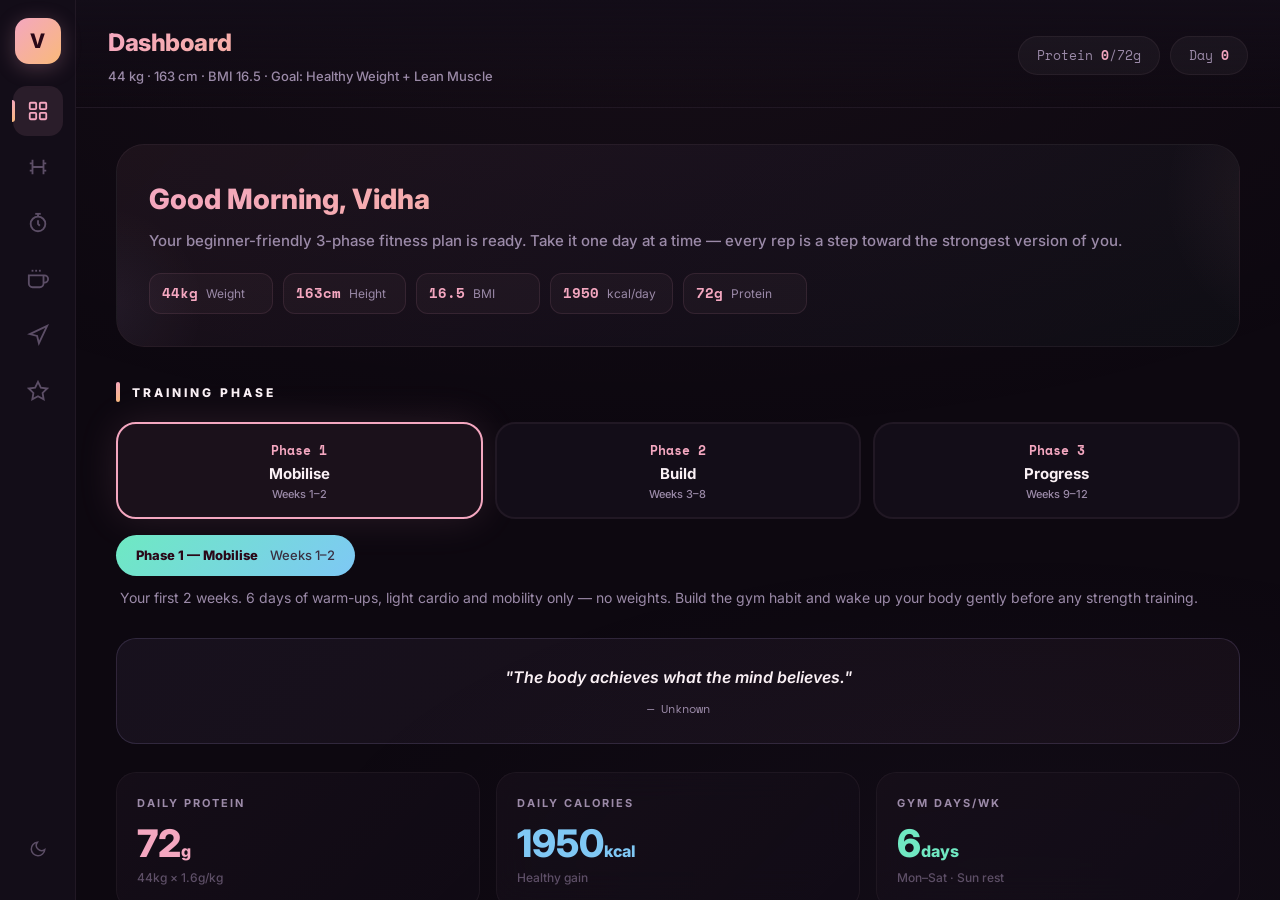
==== commit 0d145ec6: "6-day plan, friendlier workout page, real exercise photos, PWA fixes - Restructure to 6-day/week spl" ====
--- a/index.html
+++ b/index.html
@@ -126,8 +126,8 @@
   <div class="stat-grid">
     <div class="stat-card"><div class="sc-label">Daily Protein</div><div class="sc-val sc-accent">72<span style="font-size:16px">g</span></div><div class="sc-sub">44kg × 1.6g/kg</div></div>
     <div class="stat-card"><div class="sc-label">Daily Calories</div><div class="sc-val sc-blue">1950<span style="font-size:16px">kcal</span></div><div class="sc-sub">Healthy gain</div></div>
-    <div class="stat-card"><div class="sc-label">Gym Days/wk</div><div class="sc-val sc-green">3<span style="font-size:16px">days</span></div><div class="sc-sub">Mon · Wed · Fri</div></div>
-    <div class="stat-card"><div class="sc-label">Cardio/wk</div><div class="sc-val sc-red">1×</div><div class="sc-sub">10 min Friday only</div></div>
+    <div class="stat-card"><div class="sc-label">Gym Days/wk</div><div class="sc-val sc-green"><span id="gym-days-stat">6</span><span style="font-size:16px">days</span></div><div class="sc-sub">Mon–Sat · Sun rest</div></div>
+    <div class="stat-card"><div class="sc-label">Cardio/wk</div><div class="sc-val sc-red">Daily</div><div class="sc-sub">Warm-up each session</div></div>
     <div class="stat-card"><div class="sc-label">BMR</div><div class="sc-val" style="color:var(--purple)">1370<span style="font-size:16px">kcal</span></div><div class="sc-sub">At rest</div></div>
     <div class="stat-card"><div class="sc-label">Goal Weight</div><div class="sc-val sc-accent">52–55<span style="font-size:16px">kg</span></div><div class="sc-sub">6-month target</div></div>
   </div>
@@ -147,42 +147,8 @@
   </div>
 
   <div class="sh">This Week</div>
-  <div class="week-grid">
-    <div class="wday active" onclick="goWorkout(0)">
-      <div class="wday-name">MON</div>
-      <div class="wday-icon-svg"><svg viewBox="0 0 24 24" fill="none" stroke="currentColor" stroke-width="2" width="20" height="20"><path d="M6 4v16M18 4v16M6 12h12M3 8h3M18 8h3M3 16h3M18 16h3"/></svg></div>
-      <div class="wday-tag push">Workout A</div><div class="wday-check" id="wc0">○</div>
-    </div>
-    <div class="wday" onclick="goWorkout(1)">
-      <div class="wday-name">TUE</div>
-      <div class="wday-icon-svg"><svg viewBox="0 0 24 24" fill="none" stroke="currentColor" stroke-width="2" width="20" height="20"><path d="M11 20A7 7 0 0 1 9.8 6.1C15.5 5 17 4.48 19 2c1 2 2 4.18 2 8 0 5.5-4.78 10-10 10z"/><path d="M2 21c0-3 1.85-5.36 5.08-6C9.5 14.52 12 13 13 12"/></svg></div>
-      <div class="wday-tag rest">Rest</div><div class="wday-check" id="wc1">○</div>
-    </div>
-    <div class="wday" onclick="goWorkout(2)">
-      <div class="wday-name">WED</div>
-      <div class="wday-icon-svg"><svg viewBox="0 0 24 24" fill="none" stroke="currentColor" stroke-width="2" width="20" height="20"><path d="M6 4v16M18 4v16M6 12h12M3 8h3M18 8h3M3 16h3M18 16h3"/></svg></div>
-      <div class="wday-tag back">Workout B</div><div class="wday-check" id="wc2">○</div>
-    </div>
-    <div class="wday" onclick="goWorkout(3)">
-      <div class="wday-name">THU</div>
-      <div class="wday-icon-svg"><svg viewBox="0 0 24 24" fill="none" stroke="currentColor" stroke-width="2" width="20" height="20"><path d="M11 20A7 7 0 0 1 9.8 6.1C15.5 5 17 4.48 19 2c1 2 2 4.18 2 8 0 5.5-4.78 10-10 10z"/><path d="M2 21c0-3 1.85-5.36 5.08-6C9.5 14.52 12 13 13 12"/></svg></div>
-      <div class="wday-tag rest">Rest</div><div class="wday-check" id="wc3">○</div>
-    </div>
-    <div class="wday" onclick="goWorkout(4)">
-      <div class="wday-name">FRI</div>
-      <div class="wday-icon-svg"><svg viewBox="0 0 24 24" fill="none" stroke="currentColor" stroke-width="2" width="20" height="20"><path d="M6 4v16M18 4v16M6 12h12M3 8h3M18 8h3M3 16h3M18 16h3"/></svg></div>
-      <div class="wday-tag legs">Workout C</div><div class="wday-check" id="wc4">○</div>
-    </div>
-    <div class="wday" onclick="goWorkout(5)">
-      <div class="wday-name">SAT</div>
-      <div class="wday-icon-svg"><svg viewBox="0 0 24 24" fill="none" stroke="currentColor" stroke-width="2" width="20" height="20"><path d="M21 12.79A9 9 0 1 1 11.21 3 7 7 0 0 0 21 12.79z"/></svg></div>
-      <div class="wday-tag rest">Rest</div><div class="wday-check" id="wc5">○</div>
-    </div>
-    <div class="wday" onclick="goWorkout(6)">
-      <div class="wday-name">SUN</div>
-      <div class="wday-icon-svg"><svg viewBox="0 0 24 24" fill="none" stroke="currentColor" stroke-width="2" width="20" height="20"><path d="M21 12.79A9 9 0 1 1 11.21 3 7 7 0 0 0 21 12.79z"/></svg></div>
-      <div class="wday-tag rest">Rest</div><div class="wday-check" id="wc6">○</div>
-    </div>
+  <div class="week-grid" id="week-grid">
+    <!-- Rendered by renderWeekGrid() in app.js -->
   </div>
 
   <div class="sh">Your Plan at a Glance</div>
@@ -194,8 +160,8 @@
     </div>
     <div class="strat-card">
       <div class="strat-icon-svg"><svg viewBox="0 0 24 24" fill="none" stroke="currentColor" stroke-width="2" width="28" height="28"><polygon points="12 2 15.09 8.26 22 9.27 17 14.14 18.18 21.02 12 17.77 5.82 21.02 7 14.14 2 9.27 8.91 8.26 12 2"/></svg></div>
-      <div class="strat-title">3-Phase 12-Week Plan</div>
-      <div class="strat-text">Phase 1: Breathing + mobility. Phase 2: Bodyweight movements. Phase 3: Light machines + dumbbells. Each phase builds safely on the last.</div>
+      <div class="strat-title">6-Day Split, 3 Phases</div>
+      <div class="strat-text">Train Mon–Sat, rest Sunday. Weeks 1–2: warm-ups and mobility only. Weeks 3–8: warm-up then strength. Weeks 9–12: heavier, progressive. Every session starts with a warm-up.</div>
     </div>
     <div class="strat-card">
       <div class="strat-icon-svg"><svg viewBox="0 0 24 24" fill="none" stroke="currentColor" stroke-width="2" width="28" height="28"><line x1="18" y1="20" x2="18" y2="10"/><line x1="12" y1="20" x2="12" y2="4"/><line x1="6" y1="20" x2="6" y2="14"/></svg></div>
--- a/style.css
+++ b/style.css
@@ -86,7 +86,8 @@
 /* ── Prog bar bg in light ── */
 :root[data-theme="light"] .prog-bar{background:rgba(0,0,0,.06)}
 /* ── Card backgrounds in light ── */
-:root[data-theme="light"] .warmup-block-item{background:rgba(0,0,0,.02)}
+:root[data-theme="light"] .warmup-card{background:var(--s1)}
+:root[data-theme="light"] .warmup-card.done{background:rgba(26,158,120,.06)}
 :root[data-theme="light"] .workout-focus-tag{background:rgba(200,92,138,.04)}
 :root[data-theme="light"] .workout-progress-row{background:rgba(200,92,138,.04)}
 /* ── Phase buttons in light ── */
@@ -298,19 +299,38 @@
 .workout-progress-row{display:flex;align-items:center;gap:10px;padding:10px 16px;background:rgba(244,167,192,.03);border:1px solid var(--border);border-radius:var(--r);flex:1;min-width:200px}
 .workout-progress-label{font-size:12px;color:var(--muted);font-weight:600;white-space:nowrap}
 
-/* ── WARMUP BLOCK (in workout) ── */
-.warmup-block{background:linear-gradient(135deg,rgba(110,233,194,.05),rgba(196,169,245,.04));border:1px solid rgba(110,233,194,.18);border-radius:var(--r2);padding:20px;margin-bottom:20px}
-.warmup-block-header{display:flex;align-items:center;gap:10px;margin-bottom:14px}
-.warmup-block-icon{width:32px;height:32px;background:rgba(110,233,194,.15);border-radius:10px;display:flex;align-items:center;justify-content:center;color:var(--mint);flex-shrink:0}
-.warmup-block-title{font-size:15px;font-weight:800;color:var(--mint)}
-.warmup-block-tag{font-size:10px;font-weight:700;padding:4px 10px;border-radius:20px;background:rgba(110,233,194,.12);color:var(--mint);letter-spacing:1.5px;text-transform:uppercase;margin-left:auto}
-.warmup-block-items{display:flex;flex-direction:column;gap:8px}
-.warmup-block-item{display:flex;align-items:center;gap:10px;padding:10px 14px;background:rgba(255,255,255,.02);border:1px solid var(--border);border-radius:var(--r);cursor:pointer;transition:all var(--tr);font-size:14px;font-weight:500}
-.warmup-block-item:hover{border-color:rgba(110,233,194,.25);background:rgba(110,233,194,.03)}
-.warmup-block-item.done{border-color:rgba(110,233,194,.3);background:rgba(110,233,194,.06);color:var(--mint)}
-.wub-icon{color:var(--mint);flex-shrink:0;opacity:.7}
-.wub-check{color:var(--mint);flex-shrink:0;opacity:0;transition:opacity var(--tr)}
-.warmup-block-item.done .wub-check{opacity:1}
+/* ── PHASE BANNER (top of workout page) ── */
+.wk-phase-banner{display:flex;align-items:center;justify-content:space-between;gap:12px;padding:14px 20px;border-radius:var(--r2);margin-bottom:16px;color:#2a0818;flex-wrap:wrap}
+.wk-phase-left{display:flex;flex-direction:column;gap:2px}
+.wk-phase-name{font-size:15px;font-weight:800;letter-spacing:-.2px}
+.wk-phase-weeks{font-size:12px;font-weight:600;opacity:.8}
+.wk-phase-day{font-size:12px;font-weight:700;background:rgba(255,255,255,.28);padding:6px 14px;border-radius:30px;white-space:nowrap}
+
+/* ── FRIENDLY INTRO ── */
+.wk-intro{display:flex;align-items:flex-start;gap:12px;padding:16px 18px;background:linear-gradient(135deg,rgba(244,167,192,.07),rgba(196,169,245,.05));border:1px solid rgba(244,167,192,.16);border-radius:var(--r2);margin-bottom:22px}
+.wk-intro-icon{color:var(--accent);flex-shrink:0;margin-top:1px}
+.wk-intro-text{font-size:14px;line-height:1.65;color:var(--text);font-weight:500}
+
+/* ── STEP LABELS (1 warm-up, 2 strength) ── */
+.wk-step-label{display:flex;align-items:center;gap:10px;flex-wrap:wrap;font-size:15px;font-weight:800;color:var(--text);margin:26px 0 14px}
+.wk-step-num{width:26px;height:26px;flex-shrink:0;border-radius:50%;background:var(--gradient-accent);color:#2a0818;display:flex;align-items:center;justify-content:center;font-size:14px;font-weight:800}
+.wk-step-hint{font-size:12px;font-weight:500;color:var(--muted);letter-spacing:0}
+
+/* ── WARM-UP IMAGE CARDS ── */
+.warmup-cards{display:flex;flex-direction:column;gap:12px}
+.warmup-card{display:flex;gap:14px;padding:0;background:var(--s1);border:1px solid var(--border);border-radius:var(--r2);overflow:hidden;cursor:pointer;transition:all var(--tr)}
+.warmup-card:hover{border-color:rgba(110,233,194,.3);transform:translateY(-2px);box-shadow:var(--shadow-md)}
+.warmup-card.done{border-color:rgba(110,233,194,.4);background:rgba(110,233,194,.05)}
+.warmup-card-img{position:relative;width:110px;flex-shrink:0;overflow:hidden;background:var(--s2)}
+.warmup-card-img img{width:100%;height:100%;object-fit:cover;min-height:100px;transition:transform .5s ease}
+.warmup-card:hover .warmup-card-img img{transform:scale(1.06)}
+.warmup-card-check{position:absolute;top:8px;left:8px;width:26px;height:26px;border-radius:50%;background:rgba(13,8,16,.55);backdrop-filter:blur(4px);display:flex;align-items:center;justify-content:center;color:#fff;opacity:0;transform:scale(.6);transition:all var(--tr)}
+.warmup-card.done .warmup-card-check{opacity:1;transform:scale(1);background:var(--mint);color:#0a1a14}
+.warmup-card-body{padding:12px 14px 12px 0;display:flex;flex-direction:column;justify-content:center;min-width:0}
+.warmup-card-title-row{display:flex;align-items:center;gap:8px;margin-bottom:5px}
+.warmup-card-title{font-size:14px;font-weight:700;color:var(--text);line-height:1.3;flex:1;min-width:0}
+.warmup-card.done .warmup-card-title{color:var(--mint)}
+.warmup-card-how{font-size:12.5px;line-height:1.6;color:var(--muted)}
 
 /* ── REST PANEL ── */
 .rest-icon-wrap{display:flex;justify-content:center;margin-bottom:16px;color:var(--lavender);opacity:.6}
@@ -657,10 +677,18 @@
   .workout-progress-row{padding:8px 12px;min-width:0;width:100%}
 
   /* Warmup block */
-  .warmup-block{padding:16px 14px;margin-bottom:14px;border-radius:var(--r)}
-  .warmup-block-title{font-size:13px}
-  .warmup-block-tag{font-size:9px;padding:3px 8px}
-  .warmup-block-item{padding:9px 12px;font-size:13px;gap:8px}
+  .wk-phase-banner{padding:12px 16px}
+  .wk-phase-name{font-size:14px}
+  .wk-phase-weeks{font-size:11px}
+  .wk-phase-day{font-size:11px;padding:5px 12px}
+  .wk-intro{padding:14px;margin-bottom:18px}
+  .wk-intro-text{font-size:13px}
+  .wk-step-label{font-size:14px;margin:22px 0 12px}
+  .wk-step-hint{font-size:11px;width:100%}
+  .warmup-card-img{width:92px}
+  .warmup-card-img img{min-height:92px}
+  .warmup-card-title{font-size:13px}
+  .warmup-card-how{font-size:12px}
 
   /* Exercise cards */
   .ex-wrap{gap:10px}
